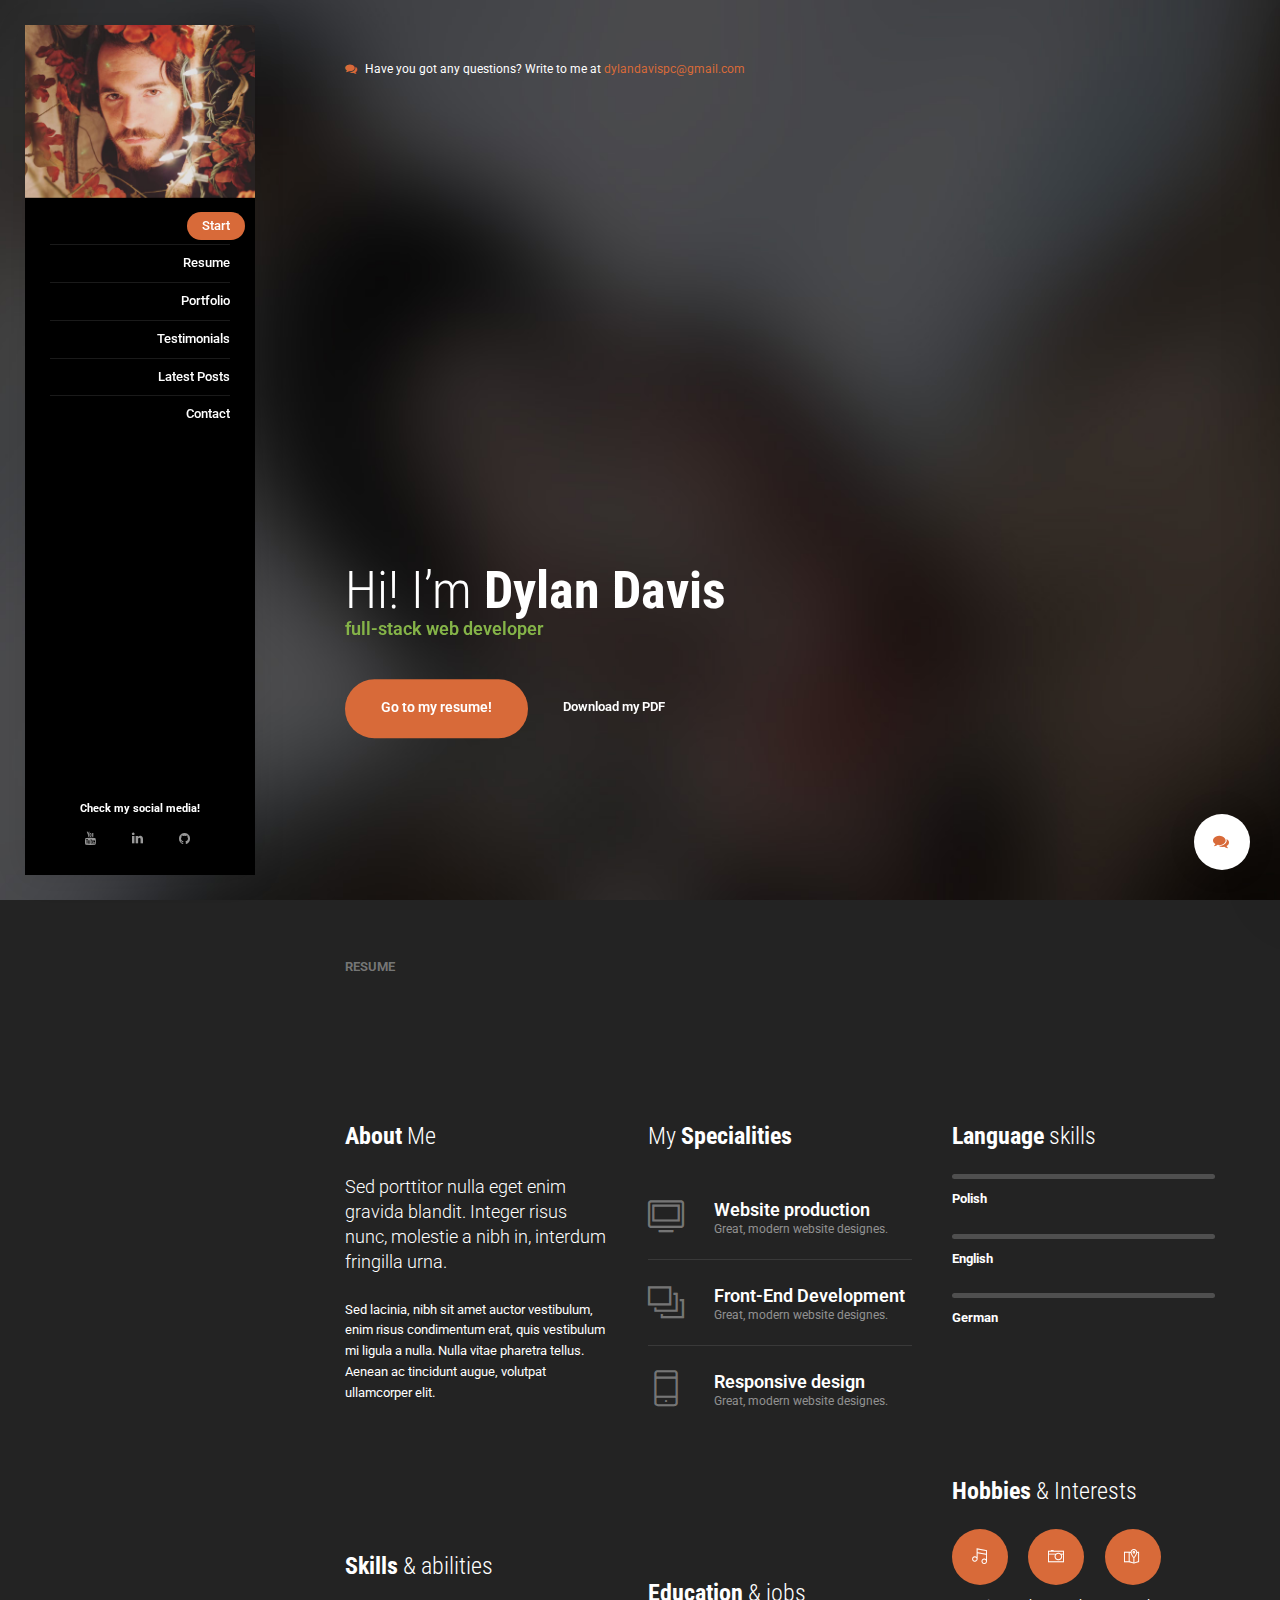
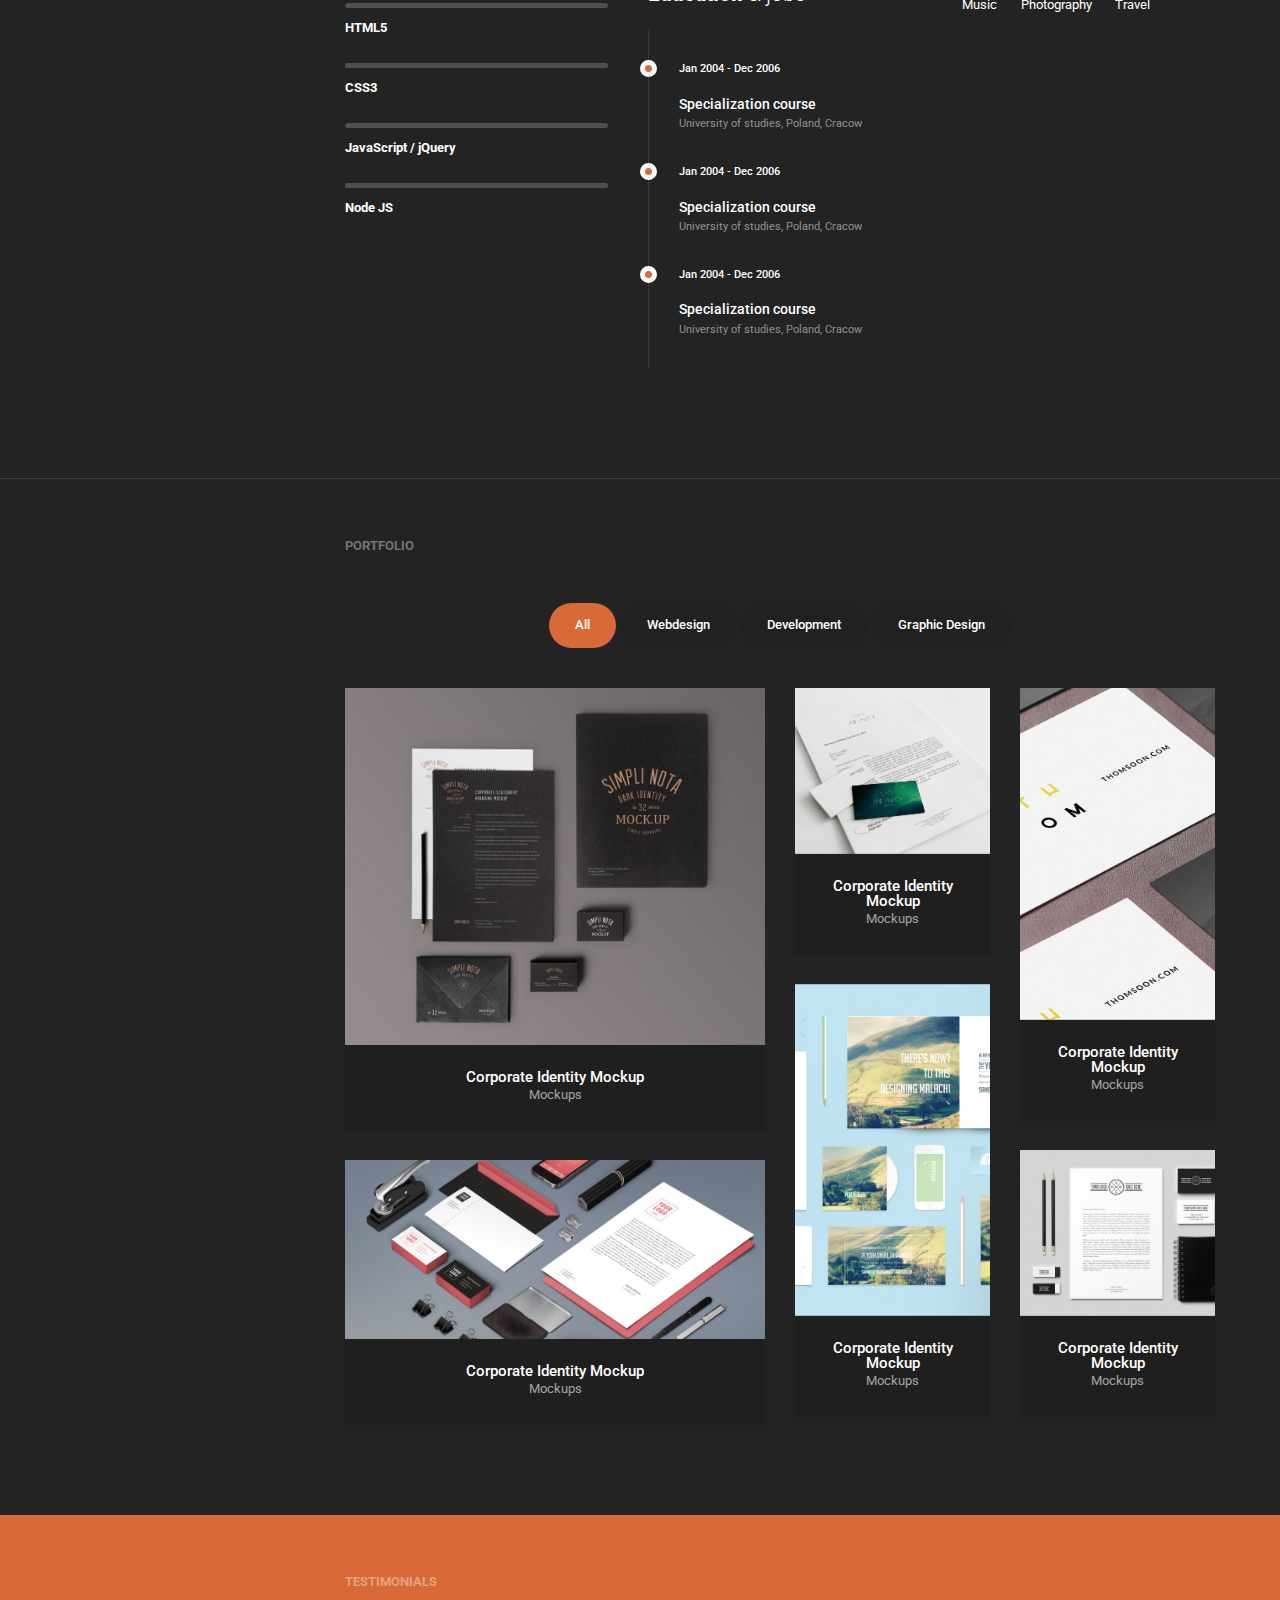
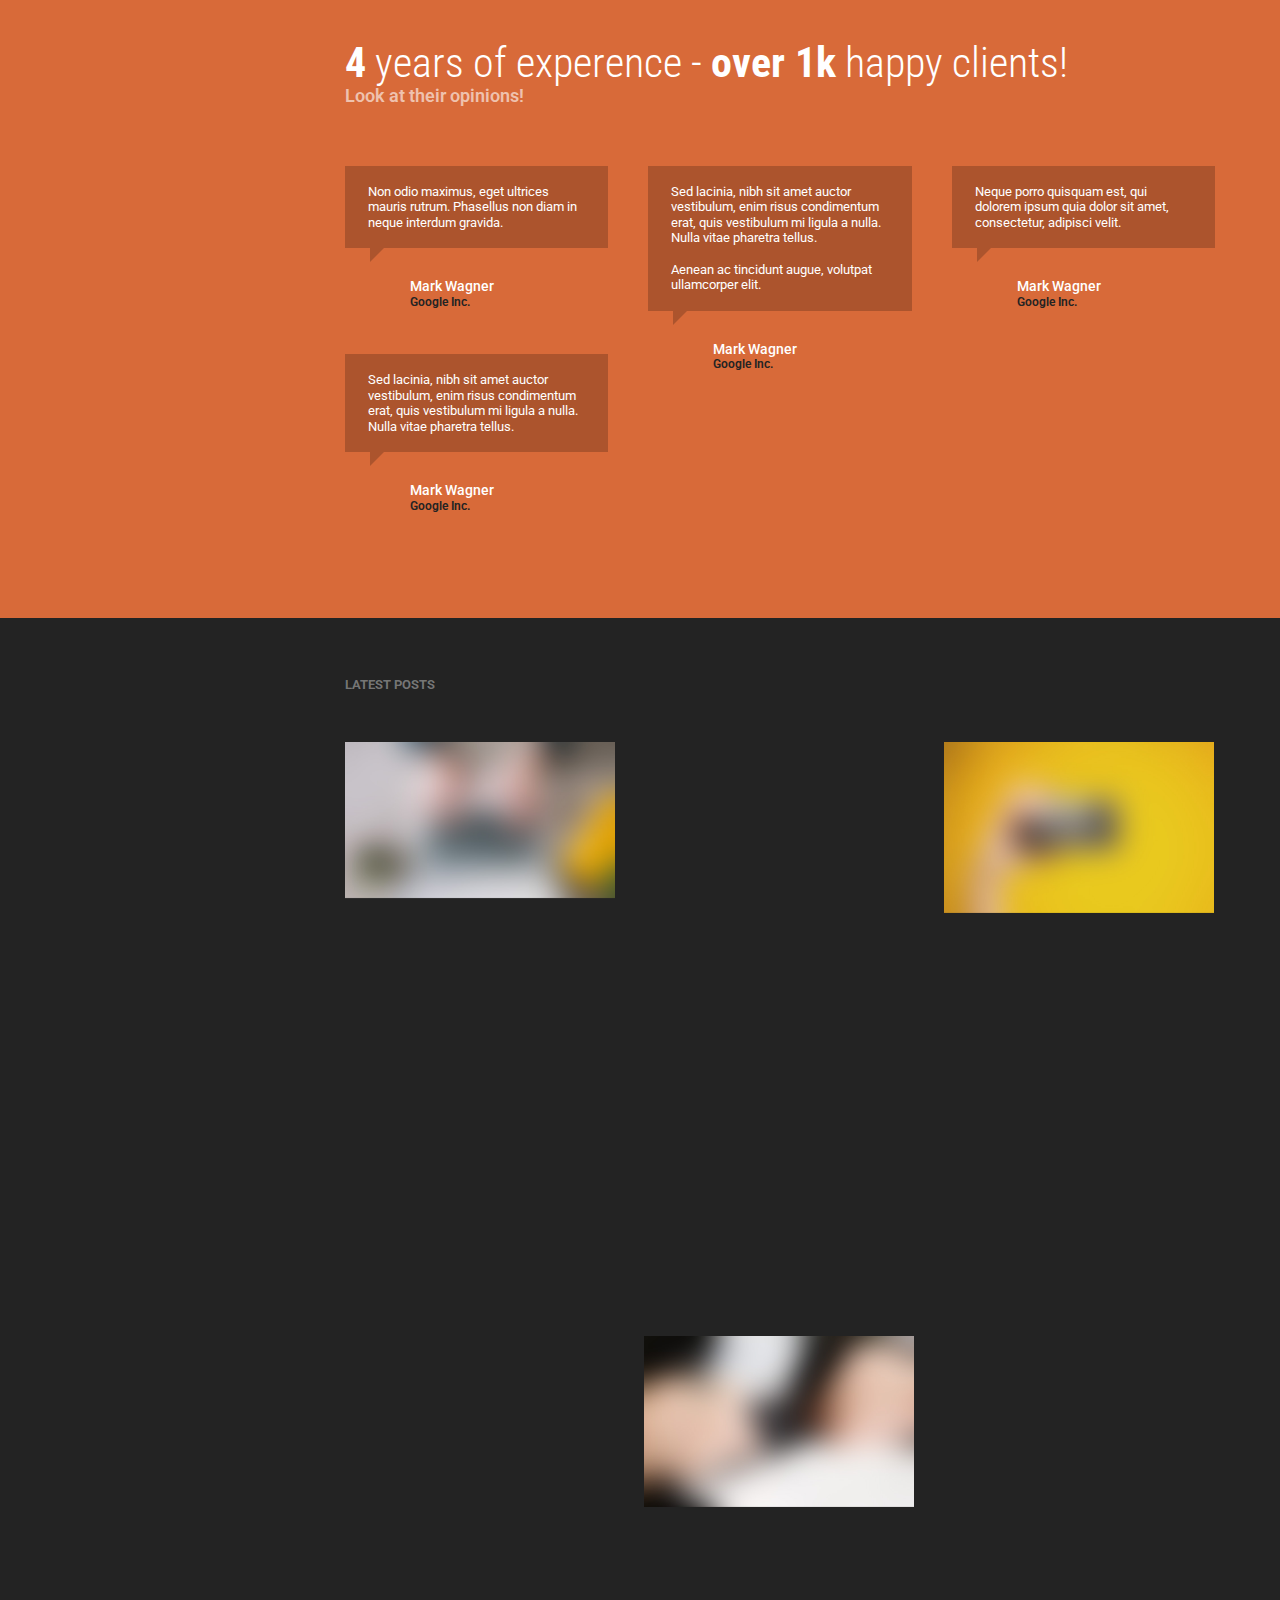
==== index-trainer-vertical.html @ d05d8bd8 "Added Start of content with template." ====
<!DOCTYPE html>
<html lang="en">
<head>

<!-- Meta -->
<meta http-equiv="Content-Type" content="text/html; charset=UTF-8" />
<meta name="viewport" content="width=device-width, initial-scale=1.0, maximum-scale=1.0, user-scalable=0" />

<!-- Title -->
<title>Dylan Davis</title>

<!-- Favicons -->
<link rel="shortcut icon" href="assets/img/favicon.png">
<link rel="apple-touch-icon" href="assets/img/favicon_60x60.png">
<link rel="apple-touch-icon" sizes="76x76" href="assets/img/favicon_76x76.png">
<link rel="apple-touch-icon" sizes="120x120" href="assets/img/favicon_120x120.png">
<link rel="apple-touch-icon" sizes="152x152" href="assets/img/favicon_152x152.png">

<!-- Google Web Fonts -->
<link href='https://fonts.googleapis.com/css?family=Roboto+Condensed:400,700,300' rel='stylesheet' type='text/css'>
<link href='https://fonts.googleapis.com/css?family=Roboto:400,700,500,300,100' rel='stylesheet' type='text/css'>

<!-- CSS Styles -->
<link rel="stylesheet" href="assets/css/styles.css" />

<!-- CSS Template -->
<link rel="stylesheet" href="assets/css/theme.min.css" />
<link rel="stylesheet" href="assets/css/color/orange-green.css" id="color" />

</head>

<body class="header-vertical">

<!-- Loader -->
<div id="page-loader" class="bg-grey-dark"></div>
<!-- Loader / End -->

<!-- Header -->
<header id="header" class="bg-black dark hidden-sm hidden-xs">

    <!-- Photo -->
    <div class="photo">
        <img src="assets/img/photos/imgProfile.jpg" alt="...me...">
    </div>

    <!-- Navigation -->
    <nav id="main-menu">
        <ul class="nav nav-vertical">
            <li><a href="#start"><span>Start</span></a></li>
            <li><a href="#resume"><span>Resume</span></a></li>
            <li><a href="#portfolio"><span>Portfolio</span></a></li>
            <li><a href="#testimonials"><span>Testimonials</span></a></li>
            <li><a href="#posts"><span>Latest Posts</span></a></li>
            <li><a href="#contact"><span>Contact</span></a></li>
        </ul>
    </nav>

    <!-- Social Media -->
    <div class="social-media">
        <strong class="text-sm">Check my social media!</strong>
        <ul class="list-inline margin-t-10">
            <li><a href="#" class="icon icon-xs"><i class="fa fa-youtube text-muted"></i></a></li>
            <li><a href="#" class="icon icon-xs"><i class="fa fa-linkedin text-muted"></i></a></li>
            <li><a href="#" class="icon icon-xs"><i class="fa fa-github text-muted"></i></a></li>
        </ul>
    </div>

</header>
<!-- Header / End -->

<!-- Content -->
<div id="content" class="bg-white">

    <!-- Section - Home -->
    <section id="start" class="section fullheight bg-secondary dark padding-v-60">

        <!-- BG Image -->
        <div class="bg-image animated infinite zooming"><img src="assets/img/photos/trainer-bg01.jpg" alt="..."></div>

        <!-- Top -->
        <div class="container container-wide text-md">
            <i class="icon-before fa fa-comments text-primary"></i>Have you got any questions? Write to me at <a href="#" class="text-primary">dylandavispc@gmail.com</a>
        </div>

        <!-- Middle -->
        <div class="container container-wide v-bottom padding-v-80">
            <h1 class="text-lg margin-b-0">Hi! I’m <strong>Dylan Davis</strong></h1>
            <h5 class="text-tertiary margin-b-40">full-stack web developer</h5>
            <span data-target="local-scroll"><a href="#resume" class="btn btn-lg btn-primary"><span>Go to my resume!</span><i class="ti-arrow-down"></i></a></span>
            <a href="#" class="btn btn-link"><span>Download my PDF</span><i class="ti-file"></i></a>
        </div>
        
    </section>
    <!-- Section - Home / End -->

    <!-- Section - Resume -->
    <section id="resume" class="section bg-secondary dark padding-v-60 border-bottom">

        <!-- Content -->
        <div class="container container-wide">

            <h6 class="margin-b-50">Resume</h6>
            
            <div class="row padding-lg">
                <div class="col-md-4 col-sm-6 col-xs-12">

                    <!-- Resume Box / About -->
                    <div class="resume-box">
                        <span class="icon animated" data-animation="fadeInDown"><i class="ti-comment-alt text-tertiary"></i></span>
                        <h4><strong>About</strong> Me</h4>
                        <p class="lead">Sed porttitor nulla eget enim gravida blandit. Integer risus nunc, molestie a nibh in, interdum fringilla urna.</p>
                        <p>Sed lacinia, nibh sit amet auctor vestibulum, enim risus condimentum erat, quis vestibulum mi ligula a nulla. Nulla vitae pharetra tellus. 
                        Aenean ac tincidunt augue, volutpat ullamcorper elit.</p>   
                    </div>

                    <!-- Resume Box / Skills -->
                    <div class="resume-box">
                        <span class="icon animated" data-animation="fadeInDown"><i class="ti-cup text-tertiary"></i></span>
                        <h4><strong>Skills</strong> &amp; abilities</h4>
                        <!-- Skill -->
                        <div class="skill">
                            <div class="progress progress-animated">
                                <div class="progress-bar progress-bar-primary" role="progressbar" aria-valuenow="90" aria-valuemin="0" aria-valuemax="100">
                                    <span></span>
                                </div>
                            </div>
                            <strong>HTML5</strong>
                        </div>
                        <!-- Skill -->
                        <div class="skill">
                            <div class="progress progress-animated">
                                <div class="progress-bar progress-bar-primary" role="progressbar" aria-valuenow="90" aria-valuemin="0" aria-valuemax="100">
                                    <span></span>
                                </div>
                            </div>
                            <strong>CSS3</strong>
                        </div>
                        <!-- Skill -->
                        <div class="skill">
                            <div class="progress progress-animated">
                                <div class="progress-bar progress-bar-primary" role="progressbar" aria-valuenow="80" aria-valuemin="0" aria-valuemax="100">
                                    <span></span>
                                </div>
                            </div>
                            <strong>JavaScript / jQuery</strong>
                        </div>
                        <!-- Skill -->
                        <div class="skill">
                            <div class="progress progress-animated">
                                <div class="progress-bar progress-bar-primary" role="progressbar" aria-valuenow="10" aria-valuemin="0" aria-valuemax="100">
                                    <span></span>
                                </div>
                            </div>
                            <strong>Node JS</strong>
                        </div>
                    </div>

                </div>
                <div class="col-md-4 col-sm-6 col-xs-12">

                    <!-- Resume Box / Specilities -->
                    <div class="resume-box">
                        <span class="icon animated" data-animation="fadeInDown"><i class="ti-mouse-alt text-tertiary"></i></span>
                        <h4>My <strong>Specialities</strong></h4>
                        <!-- Speciality -->
                        <div class="speciality">
                            <span class="speciality-icon"><i class="text-muted-2x ti-desktop"></i></span>
                            <div class="speciality-content">
                                <h5 class="margin-b-0">Website production</h5>
                                <p class="speciaity-description">Great, modern website designes.</p>
                            </div>
                        </div>
                        <!-- Speciality -->
                        <div class="speciality">
                            <span class="speciality-icon"><i class="text-muted-2x ti-layers-alt"></i></span>
                            <div class="speciality-content">
                                <h5 class="margin-b-0">Front-End Development</h5>
                                <p class="speciaity-description">Great, modern website designes.</p>
                            </div>
                        </div>
                        <!-- Speciality -->
                        <div class="speciality">
                            <span class="speciality-icon"><i class="text-muted-2x ti-mobile"></i></span>
                            <div class="speciality-content">
                                <h5 class="margin-b-0">Responsive design</h5>
                                <p class="speciaity-description">Great, modern website designes.</p>
                            </div>
                        </div>
                    </div>

                    <!-- Resume Box / Education and Jobs -->
                    <div class="resume-box">
                        <span class="icon animated" data-animation="fadeInDown"><i class="ti-calendar text-tertiary"></i></span>
                        <h4><strong>Education</strong> &amp; jobs</h4>
                        <div class="timeline">
                            <!-- Single event -->
                            <div class="timeline-event te-primary">
                                <span class="event-date">Jan 2004 - Dec 2006</span>
                                <span class="event-name">Specialization course</span>
                                <span class="event-description">University of studies, Poland, Cracow</span>
                            </div>
                            <!-- Single event -->
                            <div class="timeline-event te-primary">
                                <span class="event-date">Jan 2004 - Dec 2006</span>
                                <span class="event-name">Specialization course</span>
                                <span class="event-description">University of studies, Poland, Cracow</span>
                            </div>
                            <!-- Single event -->
                            <div class="timeline-event te-primary">
                                <span class="event-date">Jan 2004 - Dec 2006</span>
                                <span class="event-name">Specialization course</span>
                                <span class="event-description">University of studies, Poland, Cracow</span>
                            </div>
                        </div>
                    </div>

                </div>
                <div class="col-md-4 col-sm-6 col-xs-12">

                    <!-- Resume Box / Languages -->
                    <div class="resume-box">
                        <span class="icon animated" data-animation="fadeInDown"><i class="ti-cup text-tertiary"></i></span>
                        <h4><strong>Language</strong> skills</h4>
                        <!-- Skill -->
                        <div class="skill">
                            <div class="progress progress-animated">
                                <div class="progress-bar progress-bar-primary" role="progressbar" aria-valuenow="100" aria-valuemin="0" aria-valuemax="100">
                                    <span></span>
                                </div>
                            </div>
                            <strong>Polish</strong>
                        </div>
                        <!-- Skill -->
                        <div class="skill">
                            <div class="progress progress-animated">
                                <div class="progress-bar progress-bar-primary" role="progressbar" aria-valuenow="85" aria-valuemin="0" aria-valuemax="100">
                                    <span></span>
                                </div>
                            </div>
                            <strong>English</strong>
                        </div>
                        <!-- Skill -->
                        <div class="skill">
                            <div class="progress progress-animated">
                                <div class="progress-bar progress-bar-primary" role="progressbar" aria-valuenow="40" aria-valuemin="0" aria-valuemax="100">
                                    <span></span>
                                </div>
                            </div>
                            <strong>German</strong>
                        </div>
                    </div>

                    <!-- Resume Box / Hobbies -->
                    <div class="resume-box">
                        <span class="icon animated" data-animation="fadeInDown"><i class="ti-music-alt text-tertiary"></i></span>
                        <h4><strong>Hobbies</strong> &amp; Interests</h4>
                            <ul class="list-inline">
                            <li>
                                <div class="icon-box text-center">
                                    <span class="icon icon-sm icon-circle icon-primary icon-filled"><i class="ti-music-alt"></i></span>
                                    <span class="title">Music</span>
                                </div> 
                            </li> 
                            <li>
                                <div class="icon-box text-center">
                                    <span class="icon icon-sm icon-circle icon-primary icon-filled"><i class="ti-camera"></i></span>
                                    <span class="title">Photography</span>
                                </div> 
                            </li> 
                            <li>
                                <div class="icon-box text-center">
                                    <span class="icon icon-sm icon-circle icon-primary icon-filled"><i class="ti-map-alt"></i></span>
                                    <span class="title">Travel</span>
                                </div> 
                            </li> 
                        </ul>
                    </div>

                </div>
            </div>     

        </div>
        
    </section>
    <!-- Section - Resume / End -->
    
    <!-- Section - Portfolio -->
    <section id="portfolio" class="section bg-secondary dark padding-v-60">

        <!-- Content -->
        <div class="container container-wide">

            <h6 class="margin-b-50">Portfolio</h6>

            <!-- Filters -->
            <nav class="text-center">
                <ul class="nav nav-filter nav-pills margin-b-40" data-filter-grid="#portfolio-list">
                    <li class="active"><a href="#" data-filter="*">All</a></li>
                    <li><a href="#" data-filter=".webdesign">Webdesign</a></li>
                    <li><a href="#" data-filter=".development">Development</a></li>
                    <li><a href="#" data-filter=".graphic">Graphic Design</a></li>
                </ul>
            </nav>
            
            <div id="portfolio-list" class="row masonry">
                <!-- Masonry Sizer -->
                <div class="masonry-sizer col-lg-3 col-sm-6 col-xs-12"></div>    

                <!-- Masonry Element -->
                <div class="webdesign masonry-item margin-b-30 col-lg-6 col-sm-12 col-xs-12">
                    <div class="gallery-item">
                        <div class="item-photo">
                            <a href="projects/project-example-trainer.html" data-target="ajax-modal"><img src="assets/img/projects/project-square01.jpg" alt="" /></a>
                            <div class="item-hover bg-dark dark">
                                <div class="item-hover-content">
                                    <a href="projects/project-example-trainer.html" data-target="ajax-modal" class="icon icon-sm icon-hover icon-circle icon-primary"><i class="fa fa-link"></i></a>
                                    <a href="#" class="icon icon-sm icon-circle icon-tertiary icon-hover"><i class="fa fa-play"></i></a>
                                </div>
                            </div>
                        </div>
                        <div class="item-title">
                            <a href="projects/project-example-trainer.html" class="title">Corporate Identity Mockup</a>
                            <span class="caption text-muted">Mockups</span>
                        </div>
                    </div>
                </div>
                <!-- Masonry Element -->
                <div class="development masonry-item margin-b-30 col-lg-3 col-sm-6 col-xs-12">
                    <div class="gallery-item">
                        <div class="item-photo">
                            <a href="projects/project-example-trainer.html" data-target="ajax-modal"><img src="assets/img/projects/project-square02.jpg" alt="" /></a>
                            <div class="item-hover bg-dark dark">
                                <div class="item-hover-content">
                                    <a href="projects/project-example-trainer.html" data-target="ajax-modal" class="icon icon-sm icon-hover icon-circle icon-primary"><i class="fa fa-link"></i></a>
                                    <a href="#" class="icon icon-sm icon-circle icon-tertiary icon-hover"><i class="fa fa-play"></i></a>
                                </div>
                            </div>
                        </div>
                        <div class="item-title">
                            <a href="projects/project-example-trainer.html" class="title">Corporate Identity Mockup</a>
                            <span class="caption text-muted">Mockups</span>
                        </div>
                    </div>
                </div>
                <!-- Masonry Element -->
                <div class="graphic masonry-item margin-b-30 col-lg-3 col-sm-6 col-xs-12">
                    <div class="gallery-item">
                        <div class="item-photo">
                            <a href="projects/project-example-trainer.html" data-target="ajax-modal"><img src="assets/img/projects/project-vertical01.jpg" alt="" /></a>
                            <div class="item-hover bg-dark dark">
                                <div class="item-hover-content">
                                    <a href="projects/project-example-trainer.html" data-target="ajax-modal" class="icon icon-sm icon-hover icon-circle icon-primary"><i class="fa fa-link"></i></a>
                                    <a href="#" class="icon icon-sm icon-circle icon-tertiary icon-hover"><i class="fa fa-play"></i></a>
                                </div>
                            </div>
                        </div>
                        <div class="item-title">
                            <a href="projects/project-example-trainer.html" class="title">Corporate Identity Mockup</a>
                            <span class="caption text-muted">Mockups</span>
                        </div>
                    </div>
                </div>
                <!-- Masonry Element -->
                <div class="webdesign masonry-item margin-b-30 col-lg-3 col-sm-6 col-xs-12">
                    <div class="gallery-item">
                        <div class="item-photo">
                            <a href="projects/project-example-trainer.html" data-target="ajax-modal"><img src="assets/img/projects/project-vertical02.jpg" alt="" /></a>
                            <div class="item-hover bg-dark dark">
                                <div class="item-hover-content">
                                    <a href="projects/project-example-trainer.html" data-target="ajax-modal" class="icon icon-sm icon-hover icon-circle icon-primary"><i class="fa fa-link"></i></a>
                                    <a href="#" class="icon icon-sm icon-circle icon-tertiary icon-hover"><i class="fa fa-play"></i></a>
                                </div>
                            </div>
                        </div>
                        <div class="item-title">
                            <a href="projects/project-example-trainer.html" class="title">Corporate Identity Mockup</a>
                            <span class="caption text-muted">Mockups</span>
                        </div>
                    </div>
                </div>
                <!-- Masonry Element -->
                <div class="development masonry-item margin-b-30 col-lg-6 col-sm-12 col-xs-12">
                    <div class="gallery-item">
                        <div class="item-photo">
                            <a href="projects/project-example-trainer.html" data-target="ajax-modal"><img src="assets/img/projects/project-horizontal01.jpg" alt="" /></a>
                            <div class="item-hover bg-dark dark">
                                <div class="item-hover-content">
                                    <a href="projects/project-example-trainer.html" data-target="ajax-modal" class="icon icon-sm icon-hover icon-circle icon-primary"><i class="fa fa-link"></i></a>
                                    <a href="#" class="icon icon-sm icon-circle icon-tertiary icon-hover"><i class="fa fa-play"></i></a>
                                </div>
                            </div>
                        </div>
                        <div class="item-title">
                            <a href="projects/project-example-trainer.html" class="title">Corporate Identity Mockup</a>
                            <span class="caption text-muted">Mockups</span>
                        </div>
                    </div>
                </div>
                <!-- Masonry Element -->
                <div class="graphic masonry-item margin-b-30 col-lg-3 col-sm-6 col-xs-12">
                    <div class="gallery-item">
                        <div class="item-photo">
                            <a href="projects/project-example-trainer.html" data-target="ajax-modal"><img src="assets/img/projects/project-square03.jpg" alt="" /></a>
                            <div class="item-hover bg-dark dark">
                                <div class="item-hover-content">
                                    <a href="projects/project-example-trainer.html" data-target="ajax-modal" class="icon icon-sm icon-hover icon-circle icon-primary"><i class="fa fa-link"></i></a>
                                    <a href="#" class="icon icon-sm icon-circle icon-tertiary icon-hover"><i class="fa fa-play"></i></a>
                                </div>
                            </div>
                        </div>
                        <div class="item-title">
                            <a href="projects/project-example-trainer.html" class="title">Corporate Identity Mockup</a>
                            <span class="caption text-muted">Mockups</span>
                        </div>
                    </div>
                </div>
            </div>    

        </div>
        
    </section>
    <!-- Section - Portfolio / End -->

    <!-- Section - Testimonials -->
    <section id="testimonials" class="section bg-primary dark padding-v-60">

        <!-- BG Image -->
        <div class="bg-image animated infinite zooming"><img src="assets/img/photos/trainer-bg02.jpg" alt="..."></div>

        <!-- Content -->
        <div class="container container-wide">

            <h6 class="margin-b-50">Testimonials</h6>

            <h1 class="margin-b-0"><strong>4</strong> years of experence - <strong>over 1k</strong> happy clients!</h1>
            <h5 class="text-muted margin-b-60">Look at their opinions!</h5>
            
            <div class="row padding-lg">
                
                <div class="col-lg-4 col-sm-6">
                    <!-- Testimonial -->
                    <div class="testimonial testimonial-dark">
                      <div class="testimonial-content font-alt">
                          Non odio maximus, eget ultrices mauris rutrum. Phasellus non diam in neque interdum gravida. 
                      </div>
                      <div class="testimonial-author testimonial-with-photo">
                          <div class="testimonial-photo animated" data-animation="zoomIn"><img class="img-circle" src="assets/img/photos/testimonial-avatar01.jpg" alt="" /></div>
                          <div class="testimonial-author-txt">
                              <span class="name">Mark Wagner</span>
                              <span class="caption text-secondary">Google Inc.</span>
                          </div>
                      </div>
                    </div>
                    <!-- Testimonial -->
                    <div class="testimonial testimonial-dark">
                      <div class="testimonial-content font-alt">
                          Sed lacinia, nibh sit amet auctor vestibulum, enim risus condimentum erat, quis vestibulum mi ligula a nulla. Nulla vitae pharetra tellus. 
                      </div>
                      <div class="testimonial-author testimonial-with-photo">
                          <div class="testimonial-photo animated" data-animation="zoomIn"><img class="img-circle" src="assets/img/photos/testimonial-avatar02.jpg" alt="" /></div>
                          <div class="testimonial-author-txt">
                              <span class="name">Mark Wagner</span>
                              <span class="caption text-secondary">Google Inc.</span>
                          </div>
                      </div>
                    </div>
                </div>
                <div class="col-lg-4 col-sm-6">
                    <!-- Testimonial -->
                    <div class="testimonial testimonial-dark">
                      <div class="testimonial-content font-alt">
                          Sed lacinia, nibh sit amet auctor vestibulum, enim risus condimentum erat, quis vestibulum mi ligula a nulla. Nulla vitae pharetra tellus.<br><br>
                          Aenean ac tincidunt augue, volutpat ullamcorper elit.
                      </div>
                      <div class="testimonial-author testimonial-with-photo">
                          <div class="testimonial-photo animated" data-animation="zoomIn"><img class="img-circle" src="assets/img/photos/testimonial-avatar03.jpg" alt="" /></div>
                          <div class="testimonial-author-txt">
                              <span class="name">Mark Wagner</span>
                              <span class="caption text-secondary">Google Inc.</span>
                          </div>
                      </div>
                    </div>
                </div>
                <div class="col-lg-4 col-sm-6">
                    <!-- Testimonial -->
                    <div class="testimonial testimonial-dark">
                      <div class="testimonial-content font-alt">
                          Neque porro quisquam est, qui dolorem ipsum quia dolor sit amet, consectetur, adipisci velit.
                      </div>
                      <div class="testimonial-author testimonial-with-photo">
                          <div class="testimonial-photo animated" data-animation="zoomIn"><img class="img-circle" src="assets/img/photos/testimonial-avatar04.jpg" alt="" /></div>
                          <div class="testimonial-author-txt">
                              <span class="name">Mark Wagner</span>
                              <span class="caption text-secondary">Google Inc.</span>
                          </div>
                      </div>
                    </div>
                </div>

            </div>  

        </div>
        
    </section>
    <!-- Section - Testimonials / End -->

    <!-- Section - Latest Posts -->
    <section id="posts" class="section bg-secondary dark padding-v-60">

        <!-- Content -->
        <div class="container container-wide">

            <h6 class="margin-b-50">Latest Posts</h6>
            
            <div class="row masonry">
                <!-- Masonry Sizer -->
                <div class="masonry-sizer col-lg-4 col-sm-6 col-xs-12"></div>    
                <!-- Masonry Element / Post -->
                <article class="post post-item masonry-item col-lg-4 col-sm-6 col-xs-12">
                    <div class="post-photo">
                        <img src="assets/img/photos/post01.jpg" alt="...">
                    </div>
                    <div class="post-content animated" data-animation="fadeInUp">
                        <div class="meta">
                            <span><i class="fa fa-comment"></i><a href="#">4</a></span>
                            <span><i class="fa fa-user"></i><a href="#">John Doe</a></span>
                            <span><i class="fa fa-tag"></i><a href="#">Webdevelopment</a></span>
                        </div>
                        <div class="date">22 May, 2014</div>
                        <h1><a href="#">Awesome Seattle Cycle Trip</a></h1>
                        <p class="lead">Per sint eirmod expetenda te. Pro ne essent.</p>
                        <p>Per ea tibique fabellas electram. Ea aliquam corpora vis. Ne quot civibus atomorum quo. </p>
                        <a href="blog-post-vertical.html" class="btn btn-primary btn-xs"><span>Read more</span><i class="ti-arrow-right"></i></a>
                    </div>
                </article>
                <!-- Masonry Element / Post -->
                <article class="post post-item masonry-item col-lg-4 col-sm-6 col-xs-12">
                    <div class="post-content animated" data-animation="fadeInUp">
                        <div class="meta">
                            <span><i class="fa fa-comment"></i><a href="#">4</a></span>
                            <span><i class="fa fa-user"></i><a href="#">John Doe</a></span>
                            <span><i class="fa fa-tag"></i><a href="#">Webdesign</a></span>
                        </div>
                        <div class="date">22 May, 2014</div>
                        <h1><a href="#">Awesome Seattle Cycle Trip</a></h1>
                        <p class="lead">Per sint eirmod expetenda te. Pro ne essent.</p>
                        <p>Per ea tibique fabellas electram. Ea aliquam corpora vis. Ne quot civibus atomorum quo. </p>
                        <a href="blog-post-vertical.html" class="btn btn-primary btn-xs"><span>Read more</span><i class="ti-arrow-right"></i></a>
                    </div>
                </article>
                <!-- Masonry Element / Post -->
                <article class="post post-item masonry-item col-lg-4 col-sm-6 col-xs-12">
                    <div class="post-photo">
                        <img src="assets/img/photos/post02.jpg" alt="...">
                    </div>
                    <div class="post-content animated" data-animation="fadeInUp">
                        <div class="meta">
                            <span><i class="fa fa-comment"></i><a href="#">4</a></span>
                            <span><i class="fa fa-user"></i><a href="#">John Doe</a></span>
                            <span><i class="fa fa-tag"></i><a href="#">Front-End Development</a></span>
                        </div>
                        <div class="date">22 May, 2014</div>
                        <h1><a href="#">Awesome Seattle Cycle Trip</a></h1>
                        <p class="lead">Per sint eirmod expetenda te. Pro ne essent.</p>
                        <p>Per ea tibique fabellas electram. Ea aliquam corpora vis. Ne quot civibus atomorum quo. </p>
                        <a href="blog-post-vertical.html" class="btn btn-primary btn-xs"><span>Read more</span><i class="ti-arrow-right"></i></a>
                    </div>
                </article>
                <!-- Masonry Element / Post -->
                <article class="post post-item masonry-item col-lg-4 col-sm-6 col-xs-12">
                    <div class="post-photo">
                        <img src="assets/img/photos/post03.jpg" alt="...">
                    </div>
                    <div class="post-content animated" data-animation="fadeInUp">
                        <div class="meta">
                            <span><i class="fa fa-comment"></i><a href="#">4</a></span>
                            <span><i class="fa fa-user"></i><a href="#">John Doe</a></span>
                            <span><i class="fa fa-tag"></i><a href="#">Webdevelopment</a></span>
                        </div>
                        <div class="date">22 May, 2014</div>
                        <h1><a href="#">Awesome Seattle Cycle Trip</a></h1>
                        <p class="lead">Per sint eirmod expetenda te. Pro ne essent.</p>
                        <p>Per ea tibique fabellas electram. Ea aliquam corpora vis. Ne quot civibus atomorum quo. </p>
                        <a href="blog-post-vertical.html" class="btn btn-primary btn-xs"><span>Read more</span><i class="ti-arrow-right"></i></a>
                    </div>
                </article>
            </div>  

        </div>
        
    </section>
    <!-- Section - Latest Posts / End -->

    <!-- Section - Contact -->
    <section id="contact" class="section bg-secondary dark fullheight padding-v-60">

        <!-- BG Map -->
        <div id="google-map" class="bg-image" data-latitude="40.758895" data-longitude="-73.985131" data-style="dark"></div>

        <!-- Contact Box -->
        <div class="contact-box bg-secondary dark animated" data-animation="flipInY">
            <h1>Don’t hesitate to <strong>contact me</strong>!</h1>
            <!-- Contact List -->
            <ul class="list-unstyled list-unstyled-icons">
                <li><i class="inline-icon icon-before-and-after text-primary fa fa-map-marker"></i>1111-A Nowhere Lane,<br />Outta Sight,<br />State 90378, USA</li>
                <li><i class="inline-icon icon-before-and-after text-primary fa fa-comment"></i><a href="#">johnathandoe@suelo.pl</a></li>
                <li><i class="inline-icon icon-before-and-after text-primary fa fa-phone"></i>+0(31)6 89764536</li>
            </ul>
            <a href="#" class="btn btn-primary" data-target="messenger"><span>Use Contact Form</span><i class="ti-email"></i></a>
            <h5 class="margin-t-60">Check my social media!</h5>
            <ul class="list-inline">
                <li><a href="#" class="icon icon-circle icon-xs icon-facebook"><i class="fa fa-facebook"></i></a></li>
                <li><a href="#" class="icon icon-circle icon-xs icon-twitter"><i class="fa fa-twitter"></i></a></li>
                <li><a href="#" class="icon icon-circle icon-xs icon-google-plus"><i class="fa fa-twitter"></i></a></li>
            </ul>
            <h5>Like me on Facebook</h5>
            <!-- FB Like -->
            <div class="fb-like" data-href="http://www.facebook.com/suelopl" data-layout="button_count" data-action="like" data-show-faces="false" data-share="false"></div>
        </div>

    </section>
    <!-- Section - Contact / End -->

</div>
<!-- Content / End -->

<!-- Messanger -->
<a href="#" id="messenger-toggle" data-target="messenger" class="icon icon-sm icon-circle animated" data-animation="bounceIn" data-animation-delay="300"><i class="fa fa-comments"></i></a>
<div id="messenger" class="dark">
    <div id="messenger-box">
        <div class="messenger-box-content">
            <!-- Close -->
            <a href="#" class="messenger-close icon icon-hover icon-xs icon-circle icon-white" data-target="messenger"><i class="fa fa-times"></i></a>
            <!-- Avatar -->
            <img src="assets/img/photos/trainer-avatar-96x96.jpg" alt="..." class="img-circle margin-b-30">
            <h3>Please fill the <strong>form</strong> - I will response as fast as I can!</h3>
            <!-- Contact Form -->
            <form id="contact-form">
                <div class="form-alert"></div>
                <div class="form-error alert alert-default"><ul></ul></div>
                <div class="form-group">
                    <label>Name:</label>
                    <input id="name" class="form-control" type="text" name="name">
                </div>
                <div class="form-group">
                    <label>Addres e-mail:</label>
                    <input id="email" class="form-control" type="text" name="email">
                </div>
                <div class="form-group">
                    <label>Message:</label>
                    <textarea id="message" class="form-control" name="message" rows="4"></textarea>
                </div>
                <button type="submit" class="btn btn-secondary"><span>Send a message!</span><i class="ti-email"></i></button>
            </form>
        </div>
    </div>
</div>

<!-- Mobile Navigation -->
<a href="#" id="mobile-nav-toggle" class="icon icon-circle icon-sm icon-primary icon-hover visible-xs visible-sm" data-target="mobile-nav">
    <i class="ti-menu"></i>
</a>
<nav id="mobile-nav" class="bg-black dark">
    <div class="mobile-nav-wrapper">
        <!-- Avatar -->
        <img src="assets/img/photos/trainer-avatar-96x96.jpg" alt="..." class="img-circle margin-b-30">
        <!-- Nav -->
        <ul class="nav nav-vertical">
            <li><a href="#start"><span>Start</span></a></li>
            <li><a href="#resume"><span>Resume</span></a></li>
            <li><a href="#portfolio"><span>Portfolio</span></a></li>
            <li><a href="#testimonials"><span>Testimonials</span></a></li>
            <li><a href="#posts"><span>Latest Posts</span></a></li>
            <li><a href="#contact"><span>Contact</span></a></li>
        </ul>
        <!-- Social Media -->
        <div class="margin-t-20">
            <strong class="text-sm">Check my social media!</strong>
            <ul class="list-inline margin-t-10">
                <li><a href="#" class="icon icon-xs"><i class="fa fa-youtube text-muted"></i></a></li>
                <li><a href="#" class="icon icon-xs"><i class="fa fa-linkedin text-muted"></i></a></li>
                <li><a href="#" class="icon icon-xs"><i class="fa fa-github text-muted"></i></a></li>
            </ul>
        </div>
    </div>
    <a href="#" class="mobile-nav-close icon icon-hover icon-xs icon-circle icon-primary" data-target="mobile-nav"><i class="fa fa-times"></i></a>
</nav>

<!-- Ajax Wrapper & Loader -->
<div id="ajax-modal"></div>
<div id="ajax-loader"><i class="fa fa-spinner fa-spin"></i></div>

<!-- FB Like -->
<div id="fb-root"></div>
<script>(function(d, s, id) {
  var js, fjs = d.getElementsByTagName(s)[0];
  if (d.getElementById(id)) return;
  js = d.createElement(s); js.id = id;
  js.src = "//connect.facebook.net/en_US/sdk.js#xfbml=1&version=v2.5";
  fjs.parentNode.insertBefore(js, fjs);
}(document, 'script', 'facebook-jssdk'));</script>

<!-- JS Libraries -->
<script src="assets/js/jquery-1.11.3.min.js"></script>

<!-- JS Plugins -->
<script>
window.paceOptions = {
    target: '#page-loader',
    ajax: false
};
</script>
<script src="assets/js/plugins.js"></script>

<!-- JS Core -->
<script src="assets/js/core.min.js"></script>

<!-- Google Map API -->
<script src="https://maps.googleapis.com/maps/api/js?v=3.exp&sensor=false"></script>

<!-- Google Analytics: Change UA-XXXXX-X to be your site's ID. Go to http://www.google.com/analytics/ for more information. -->
<!--
<script>
    var _gaq = _gaq || [];
    _gaq.push(['_setAccount', 'UA-XXXXX-X']);
    _gaq.push(['_trackPageview']);

    (function() {
        var ga = document.createElement('script'); ga.type = 'text/javascript'; ga.async = true;
        ga.src = ('https:' == document.location.protocol ? 'https://ssl' : 'http://www') + '.google-analytics.com/ga.js';
        var s = document.getElementsByTagName('script')[0]; s.parentNode.insertBefore(ga, s);
    })();
</script>
-->

</body>

</html>
---- assets/css/theme.min.css ----
/* ----------------------------------------------------------------------------
Mi. - Ultimate Personal Resume vCard Template 

File:			CSS Theme Base (minified)
Version:        1.3
Last change:    20/07/16
Author:         Suelo
-------------------------------------------------------------------------------- */

.btn,a{transition:all .2s ease-in-out}a:focus,a:hover,h1 a:focus,h1 a:hover,h2 a:focus,h2 a:hover,h3 a:focus,h3 a:hover,h4 a:focus,h4 a:hover,h5 a:hover,h5:focus,h6 a:focus,h6 a:hover{text-decoration:none}.relative,.sep-line,.v-bottom,.v-center,body{position:relative}#ajax-modal,body{overflow-x:hidden}.btn.active.focus,.btn.active:focus,.btn.focus,.btn.focus:active,.btn:active:focus,.btn:focus,:focus,a:focus,a:visited,input:focus,textarea:focus{outline:0}.example-box-title,.label,h6{text-transform:uppercase}body{color:#282828;font-size:13px;font-family:'Helvetica Neue',Roboto,Helvetica,Arial,sans-serif;font-weight:400;line-height:1.6;-webkit-font-smoothing:antialiased;-moz-osx-font-smoothing:grayscale}a{color:inherit;-moz-transition:all .2s ease-in-out;-webkit-transition:all .2s ease-in-out;-o-transition:all .2s ease-in-out}iframe{border:none}img{max-width:100%;height:auto;-webkit-backface-visibility:hidden}.relative{z-index:2}.border{border:1px solid rgba(0,0,0,.15)}.dark .border,.dark.border{border:1px solid rgba(255,255,255,.2)}.border-bottom{border-bottom:1px solid rgba(0,0,0,.15)}.dark .border-bottom,.dark.border-bottom{border-bottom:1px solid rgba(255,255,255,.1)}.border-top{border-top:1px solid rgba(0,0,0,.15)}.dark .border-top,.dark.border-top{border-top:1px solid rgba(255,255,255,.2)}.light{color:#111}.dark,.nav-vertical>li.active>a,.nav-vertical>li>a.active{color:#fff}.padding-70{padding:70px}.padding-60{padding:60px}.padding-40{padding:40px}.padding-30{padding:30px}.padding-20{padding:20px}.padding-15{padding:15px}.padding-10{padding:10px}.padding-v-130{padding-top:130px;padding-bottom:130px}.padding-v-120{padding-top:120px;padding-bottom:120px}.padding-v-110{padding-top:110px;padding-bottom:110px}.padding-v-100{padding-top:100px;padding-bottom:100px}.padding-v-90{padding-top:90px;padding-bottom:90px}.padding-v-80{padding-top:80px;padding-bottom:80px}.padding-v-70{padding-top:70px;padding-bottom:70px}.padding-v-60{padding-top:60px;padding-bottom:60px}.padding-v-50{padding-top:50px;padding-bottom:50px}.padding-v-40{padding-top:40px;padding-bottom:40px}.padding-v-30{padding-top:30px;padding-bottom:30px}.padding-v-20{padding-top:20px;padding-bottom:20px}.padding-v-10{padding-top:10px;padding-bottom:10px}.padding-h-130{padding-left:130px;padding-right:130px}.padding-h-120{padding-left:120px;padding-right:120px}.padding-h-110{padding-left:110px;padding-right:110px}.padding-h-100{padding-left:100px;padding-right:100px}.padding-h-90{padding-left:90px;padding-right:90px}.padding-h-80{padding-left:80px;padding-right:80px}.padding-h-70{padding-left:70px;padding-right:70px}.padding-h-60{padding-left:60px;padding-right:60px}.padding-h-50{padding-left:50px;padding-right:50px}.padding-h-40{padding-left:40px;padding-right:40px}.padding-h-30{padding-left:30px;padding-right:30px}.padding-h-20{padding-left:20px;padding-right:20px}.padding-h-10{padding-left:10px;padding-right:10px}.padding-t-130{padding-top:130px}.padding-t-120{padding-top:120px}.padding-t-110{padding-top:110px}.padding-t-100{padding-top:100px}.padding-t-90{padding-top:90px}.padding-t-80{padding-top:80px}.padding-t-70{padding-top:70px}.padding-t-60{padding-top:60px}.padding-t-50{padding-top:50px}.padding-t-40{padding-top:40px}.padding-t-30{padding-top:30px}.padding-t-20{padding-top:20px}.padding-t-15{padding-top:15px}.padding-t-10{padding-top:10px}.padding-b-130{padding-bottom:130px}.padding-b-120{padding-bottom:120px}.padding-b-110{padding-bottom:110px}.padding-b-100{padding-bottom:100px}.padding-b-90{padding-bottom:90px}.padding-b-80{padding-bottom:80px}.padding-b-70{padding-bottom:70px}.padding-b-60{padding-bottom:60px}.padding-b-50{padding-bottom:50px}.padding-b-40{padding-bottom:40px}.padding-b-30{padding-bottom:30px}.padding-b-20{padding-bottom:20px}.padding-b-15{padding-bottom:15px}.padding-b-10{padding-bottom:10px}.margin-t-0{margin-top:0!important}.margin-t-5{margin-top:5px!important}.margin-t-10{margin-top:10px!important}.margin-t-15{margin-top:15px!important}.margin-t-20{margin-top:20px!important}.margin-t-30{margin-top:30px!important}.margin-t-40{margin-top:40px!important}.margin-t-50{margin-top:50px!important}.margin-t-60{margin-top:60px!important}.margin-t-70{margin-top:70px!important}.margin-t-80{margin-top:80px!important}.margin-t-90{margin-top:90px!important}.margin-t-100{margin-top:100px!important}.margin-t-110{margin-top:110px!important}.margin-t-120{margin-top:120px!important}.margin-b-0{margin-bottom:0!important}.margin-b-5{margin-bottom:5px!important}.margin-b-10{margin-bottom:10px!important}.margin-b-15{margin-bottom:15px!important}.margin-b-20{margin-bottom:20px!important}.margin-b-30{margin-bottom:30px!important}.margin-b-40{margin-bottom:40px!important}.margin-b-50{margin-bottom:50px!important}.margin-b-60{margin-bottom:60px!important}.margin-b-70{margin-bottom:70px!important}.margin-b-80{margin-bottom:80px!important}.margin-b-90{margin-bottom:90px!important}.margin-b-100{margin-bottom:100px!important}.margin-b-110{margin-bottom:110px!important}.margin-b-120{margin-bottom:120px!important}.margin-l-10{margin-left:10px!important}.margin-l-20{margin-left:20px!important}.margin-l-30{margin-left:30px!important}.margin-l-40{margin-left:40px!important}.margin-l-50{margin-left:50px!important}.margin-r-10{margin-right:10px!important}.margin-r-20{margin-right:20px!important}.margin-r-30{margin-right:30px!important}.margin-r-40{margin-right:40px!important}.margin-r-50{margin-right:50px!important}.h-100{height:100px}.h-200{height:200px}.h-300{height:300px}.h-400{height:400px}.h-500{height:500px}.h-600{height:600px}.h-700{height:700px}.h-800{height:800px}.h-900{height:900px}.h-sm{min-height:40vh}.h-md{min-height:60vh}.h-lg{min-height:80vh}.fullheight{height:100vh}.min-fullheight{min-height:100vh}.icon-before{margin-right:8px}.icon-after{margin-left:8px}.icon-before-and-after{margin-right:8px;margin-left:8px}.sep-line{z-index:1;display:block;height:1px;border:none;margin:10px 0;background:rgba(0,0,0,.1)}.dark .sep-line{background:rgba(255,255,255,.2)}.bg-image,.bg-slideshow{background-position:center center;background-size:cover;background-repeat:no-repeat;z-index:0}.v-center{top:50%;transform:translate3d(0,-50%,0);-webkit-transform:translate3d(0,-50%,0);-webkit-transition:all .3s;-moz-transition:all .3s;-o-transition:all .3s;transition:all .3s}.v-bottom{top:95%;transform:translate3d(0,-100%,0);-webkit-transform:translate3d(0,-100%,0);-webkit-transition:all .3s;-moz-transition:all .3s;-o-transition:all .3s;transition:all .3s}.v-center-items{display:-webkit-flex;display:-moz-flex;display:-ms-flexbox;display:flex;align-items:center;-webkit-align-items:center;flex-direction:row;-webkit-flex-direction:row}.bg-image>img,.bg-video-placeholder,.mobile .hidden-mobile{display:none}.bg-image{position:absolute;top:0;left:0;width:100%;height:100%}.bg-image+*{position:relative}.bg-map,.bg-slideshow,.bg-video{position:absolute;top:0;left:0;width:100%;height:100%}.bg-fixed{background-attachment:fixed}.bg-slideshow+*{position:relative}.bg-slideshow .owl-item,.bg-slideshow .owl-wrapper,.bg-slideshow .owl-wrapper-outer{height:100%;overflow:hidden}.animated{visibility:hidden}.animated.visible{visibility:visible}.animate-hover{-webkit-animation-fill-mode:both;animation-fill-mode:both}.shadow{-webkit-box-shadow:1px 1px 20px 0 rgba(0,0,0,.2);-moz-box-shadow:1px 1px 20px 0 rgba(0,0,0,.2);box-shadow:1px 1px 20px 0 rgba(0,0,0,.2)}.container-wide{width:80%}.fullwidth{padding-left:30px;padding-right:30px}.row.no-padding{margin-left:0;margin-right:0}.row.no-padding>[class*=' col'],.row.no-padding>[class^=col]{padding-left:0;padding-right:0}.row.padding-lg{margin-left:-40px;margin-right:-40px}.row.padding-lg>[class*=' col'],.row.padding-lg>article[class^=col]{padding-left:40px;padding-right:40px}#header{transition:all .3s;-webkit-transition:all .3s;-moz-transition:all .3s;-o-transition:all .3s}.nav-vertical>li:not(:last-child){border-bottom:1px solid rgba(0,0,0,.1)}.dark .nav-vertical>li{border-color:rgba(255,255,255,.1)}#main-menu .nav-vertical>li>ul>li:not(:last-child),.nav-horizontal>li>ul>li:not(:last-child){border-bottom:1px solid rgba(0,0,0,.1)}.nav-vertical>li>a{position:relative;display:inline-block;font-size:13px;font-weight:500;padding:8px 0}.nav-vertical>li>a:focus,.nav-vertical>li>a:hover{background:0 0}.nav-vertical>li>a>span{position:relative;z-index:1}.nav-vertical>li>a:before{position:absolute;top:4px;left:-15px;bottom:4px;right:-15px;border-radius:20px;content:' ';transform:scale(0);-webkit-transform:scale(0);transition:all .2s cubic-bezier(.175,.885,.32,1.275);-webkit-transition:all .2s cubic-bezier(.175,.885,.32,1.275);visibility:hidden;opacity:0}.nav-vertical>li.active>a:before,.nav-vertical>li>a.active:before{transform:scale(1);-webkit-transform:scale(1);visibility:visible;opacity:1}.nav-vertical li ul{padding:10px 5px 20px;list-style:none;display:none}#main-menu .nav-vertical>li:hover>ul,#main-menu .nav-vertical>li>a:hover+ul,.nav-vertical li.active>ul{display:block}.nav-vertical>li ul a{line-height:1.8;opacity:.5}.nav-vertical>li>ul>li.active>a,.nav-vertical>li>ul>li>a:focus,.nav-vertical>li>ul>li>a:hover{opacity:1}#main-menu .nav-vertical>li>a{margin-left:-25px;margin-right:-25px;padding-left:25px;padding-right:25px}#main-menu .nav-vertical>li>a:before{left:10px;right:10px}#main-menu .nav-vertical>li>ul{position:absolute;background:#fff;padding:3px 15px;width:180px;text-align:left;left:100%;margin-left:20px;top:0;-webkit-box-shadow:0 0 30px 0 rgba(0,0,0,.1);-moz-box-shadow:0 0 30px 0 rgba(0,0,0,.1);box-shadow:0 0 30px 0 rgba(0,0,0,.1)}#main-menu .nav-vertical>li.dropdown>a:after{font-family:themify;font-size:70%;margin-left:5px;opacity:.6;content:"\e62a"}#main-menu .nav-vertical>li.dropdown:hover>a:after{opacity:1;color:inherit}#main-menu .nav-vertical>li>ul>li>a{line-height:2.8;opacity:1}.header-vertical #header{position:fixed;top:25px;left:25px;bottom:25px;width:270px;z-index:888;-webkit-box-shadow:0 0 30px 0 rgba(0,0,0,.1);-moz-box-shadow:0 0 30px 0 rgba(0,0,0,.1);box-shadow:0 0 30px 0 rgba(0,0,0,.1)}.header-vertical #header #main-menu{position:relative;background:inherit;z-index:2}.header-vertical #header .nav-vertical{position:relative;text-align:right;padding:0 25px}.header-vertical #header .photo{margin-bottom:10px}.header-vertical .logo{text-align:right;padding:90px 30px;margin-bottom:10px}.header-vertical .logo .name{margin-bottom:5px;font-size:46px;line-height:1}.header-vertical .logo .caption{font-weight:600}.header-vertical #header .social-media{position:absolute;bottom:0;left:0;right:0;text-align:center;z-index:1}.nav-horizontal>li{display:inline-block;margin:0 10px;line-height:1}.nav-horizontal>li>a{position:relative;display:block;font-size:13px;font-weight:500;padding:12px 0}.nav-horizontal>li>a:focus,.nav-horizontal>li>a:hover{background:0 0}.nav-horizontal>li>a>span{position:relative;z-index:1}.nav-horizontal>li>a:before{position:absolute;top:4px;left:-15px;bottom:4px;right:-15px;border-radius:20px;content:' ';transform:scale(0);-webkit-transform:scale(0);transition:all .2s cubic-bezier(.175,.885,.32,1.275);-webkit-transition:all .2s cubic-bezier(.175,.885,.32,1.275);visibility:hidden;opacity:0}.header-horizontal #header,.nav-horizontal>li>ul{left:0;-webkit-box-shadow:0 0 30px 0 rgba(0,0,0,.1);-moz-box-shadow:0 0 30px 0 rgba(0,0,0,.1)}.nav-horizontal>li>a.active{color:#fff}.nav-horizontal>li>a.active:before{transform:scale(1);-webkit-transform:scale(1);visibility:visible;opacity:1}.nav-horizontal>li>ul{position:absolute;background:#fff;padding:3px 15px;width:180px;text-align:left;top:100%;list-style:none;display:none;margin-top:-1px;box-shadow:0 0 30px 0 rgba(0,0,0,.1)}.nav-horizontal>li.dropdown>a:after{font-family:themify;font-size:70%;margin-left:5px;opacity:.6;content:"\e62a"}.nav-horizontal>li.dropdown:hover>a:after{opacity:1;color:inherit}.nav-horizontal>li:hover>ul{display:block}.nav-horizontal>li>ul>li>a{line-height:2.8;opacity:1}.header-horizontal #header{position:fixed;top:0;right:0;height:88px;z-index:222;box-shadow:0 0 30px 0 rgba(0,0,0,.1)}.header-horizontal #header>*{line-height:88px}.header-horizontal #header>*>*{line-height:1.6}.header-horizontal #header .photo{height:100%;display:inline-block;line-height:1}.header-horizontal #header .photo img{height:100%}.header-horizontal .logo{display:inline-block;text-align:right;padding:9px 30px;min-width:230px;height:88px;line-height:1!important}.header-horizontal .logo>*{position:relative;top:11px}.header-horizontal .logo .name{margin-bottom:0;font-size:24px;line-height:24px!important}.header-horizontal .logo .caption{font-weight:600;font-size:12px}.header-horizontal #header #main-menu{display:inline-block;margin-left:20px}.gallery-item,.timeline-event>*{display:block}#mobile-nav-toggle{position:fixed;top:30px;right:30px;z-index:660;-webkit-box-shadow:0 0 30px 0 rgba(0,0,0,.1);-moz-box-shadow:0 0 30px 0 rgba(0,0,0,.1);box-shadow:0 0 30px 0 rgba(0,0,0,.1)}.ajax-modal-opened #mobile-nav-toggle{margin-top:60px}#mobile-nav{position:fixed;top:0;right:0;height:100%;width:260px;z-index:670;transition:all .3s ease-out;-webkit-transition:all .3s ease-out;-moz-transition:all .3s ease-out;-o-transition:all .3s ease-out;transform:translateX(100%);-webkit-transform:translateX(100%);-webkit-box-shadow:-2px 2px 61px 0 rgba(0,0,0,.1);-moz-box-shadow:-2px 2px 61px 0 rgba(0,0,0,.1);box-shadow:-2px 2px 61px 0 rgba(0,0,0,.1)}#messenger.active,.post-item:hover .post-content{-webkit-box-shadow:0 0 30px 0 rgba(0,0,0,.1);-moz-box-shadow:0 0 30px 0 rgba(0,0,0,.1)}#mobile-nav .mobile-nav-wrapper{position:absolute;top:0;right:0;width:100%;height:100%;padding:30px;overflow-x:hidden;overflow-y:auto;z-index:0}#messenger,.gallery-item,.section{overflow:hidden}.mobile-nav-open #mobile-nav{transform:translateX(0);-webkit-transform:translateX(0)}.mobile-nav-open.header-horizontal #header,.mobile-nav-open.header-horizontal #header.sticky{transform:translateX(-260px);-webkit-transform:translateX(-260px)}.mobile-nav-open #content{transform:translateX(-130px);-webkit-transform:translateX(-130px)}#mobile-nav .mobile-nav-close{position:absolute;top:30px;right:30px}.section,.speciality-icon,.timeline,.timeline-event{position:relative}#content{transition:all .3s;-webkit-transition:all .3s;-moz-transition:all .3s;-o-transition:all .3s}.header-vertical .section{padding-left:320px}.resume-box{margin-bottom:50px}.skill{margin-bottom:24px}.speciality{padding:20px 0;border-bottom:1px solid #eaeaea}.dark .speciality{border-color:rgba(255,255,255,.1)}.speciality:last-child{border-bottom:none}.speciality-icon{top:-2px;float:left;font-size:36px}.speciality-content{padding-top:6px;padding-left:66px}.speciaity-description{color:#757575;margin-bottom:0;font-size:12px}.dark .speciaity-description{color:rgba(255,255,255,.5)}.timeline{border-left:1px solid #eaeaea;padding:30px 0}.dark .timeline{border-color:rgba(255,255,255,.1)}.timeline-event{padding-left:30px;padding-bottom:30px}.timeline-event:last-child{padding-bottom:0}.timeline-event:before{position:absolute;top:0;left:-9px;width:7px;height:7px;border:5px solid #fff;-webkit-border-radius:50%;-moz-border-radius:50%;border-radius:50%;-webkit-box-sizing:content-box;-moz-box-sizing:content-box;box-sizing:content-box;content:" "}.gallery-item,.gallery-item .item-photo{position:relative}.event-date{font-weight:500;font-size:11px;margin-bottom:15px}.event-name{font-weight:500;font-size:14px}.event-description{font-size:11px;color:#757575}.dark .event-description{color:rgba(255,255,255,.5)}.contact-box{margin-left:10%;width:380px;padding:60px 40px}.gallery-item{transition:all .3s ease-out;-webkit-transition:all .3s ease-out}.gallery-item .item-container{position:absolute;top:0;left:0;width:100%;height:100%;padding:5% 10%;transition:all .5s ease-out;-webkit-transition:all .5s ease-out}.gallery-item .item-container .item-content{position:relative;top:50%;transform:translate3d(0,-50%,0);-webkit-transform:translate3d(0,-50%,0)}.gallery-item:hover .item-container.dynamic{opacity:0;visibility:hidden;transform:translateY(50%);-webkit-transform:translateY(50%)}.gallery-item .item-hover{position:absolute;top:0;left:0;width:100%;height:100%;padding:5% 10%;transition:all .5s;-webkit-transition:all .5s;opacity:0;visibility:hidden}.gallery-item:hover .item-hover{opacity:1;visibility:visible;transform:translateY(0);-webkit-transform:translateY(0)}.gallery-item .item-hover-content{position:relative;top:50%;text-align:center;opacity:0;transform:translate3d(0,-50%,0) scale(.5);-webkit-transform:translate3d(0,-50%,0) scale(.5);transition:all .2s cubic-bezier(.175,.885,.32,1.275) .2s;-webkit-transition:all .2s cubic-bezier(.175,.885,.32,1.275) .2s}.gallery-item:hover .item-hover-content{opacity:1;transform:translate3d(0,-50%,0) scale(1);-webkit-transform:translate3d(0,-50%,0) scale(1)}.gallery-item .item-hover-corner{position:absolute;top:10px;right:15px}.gallery-item .item-title{text-align:center;padding:25px 10px;background-color:#fff}.dark .gallery-item .item-title{background-color:rgba(0,0,0,.1)}.gallery-item .item-title .title{font-size:15px;font-weight:500;display:block;line-height:1}.post{margin-bottom:30px}.post .post-content{position:relative;margin:0 15px 30px;background:#fff;color:#282828;padding:25px 30px;z-index:2;transition:all .5s;-webkit-transition:all .5s}#ajax-loader,.post .post-photo+.post-content{margin-top:-25px}.post-item .post-content{margin-bottom:0}.example-box,.post .date,.post .meta{margin-bottom:20px}.post-item:hover .post-content{box-shadow:0 0 30px 0 rgba(0,0,0,.1)}.post-item h1{font-size:36px}.post .meta{font-size:11px;padding-bottom:21px;border-bottom:1px solid rgba(0,0,0,.1)}.post .meta>span:not(:last-child){margin-right:13px}.post .meta>span>i{margin-right:5px;opacity:.2}.post .date{font-size:14px;font-weight:500}#messenger{position:fixed;top:0;right:0;bottom:0;width:360px;height:100%;z-index:777;display:none;-webkit-box-shadow:none;-moz-box-shadow:none;box-shadow:none;transition:box-shadow .5s .4s;-webkit-transition:-webkit-box-shadow .5s .4s}#messenger.active{box-shadow:0 0 30px 0 rgba(0,0,0,.1)}#messenger-box{position:absolute;top:0;left:0;bottom:0;width:100%;height:100%;color:#fff}#messenger-box .messenger-box-content{position:absolute;top:0;left:0;right:-30px;margin-right:30px;height:100%;padding:30px;display:none;overflow:auto}#messenger-box .icon.messenger-close{position:absolute;top:30px;right:30px}#messenger-box:before{position:absolute;bottom:30px;right:30px;width:56px;height:56px;transition:all .7s;-webkit-transition:all .7s;-webkit-border-radius:50%;-moz-border-radius:50%;border-radius:50%;content:' '}#messenger.active #messenger-box:before{bottom:-220px;right:-220px;width:720px;height:150vh}#messenger-toggle{position:fixed;bottom:30px;right:30px;background-color:#fff;-webkit-box-shadow:0 0 30px 0 rgba(0,0,0,.1);-moz-box-shadow:0 0 30px 0 rgba(0,0,0,.1);box-shadow:0 0 30px 0 rgba(0,0,0,.1);z-index:776}#messenger-toggle:focus,#messenger-toggle:hover{color:#fff}.example-box{border:1px solid #E1E1E8;border-top-left-radius:4px;border-top-right-radius:4px}.comment-avatar,.pace .pace-progress{-webkit-border-radius:50%;-moz-border-radius:50%}.example-box-content{padding:20px}.example-box-content>:last-child{margin-bottom:0}.example-box-title{padding:10px 20px;font-size:11px;border-bottom:1px solid #E1E1E8;background-color:#F7F8F9;color:#9b9fa1;font-weight:500}.example-box+pre{margin-top:-1px!important;border-top-left-radius:0;border-top-right-radius:0}.comments{margin-bottom:30px}.comments,.comments ul{list-style:none;padding:0}.comment-content,.comments ul{padding-left:95px}.comments ul{margin-top:20px;padding-top:20px}.comments li{margin-bottom:25px}.comment-title,.comments li:last-child{margin-bottom:0}.comment-avatar{float:left;width:65px;height:65px;border-radius:50%;overflow:hidden}.comment-avatar img{-webkit-border-radius:2px;-moz-border-radius:2px;border-radius:2px}.comment-title{padding-right:100px}.comment-head{padding-top:10px;padding-bottom:15px;margin-bottom:10px;border-bottom:1px solid rgba(0,0,0,.15)}.dark .comment-head{border-color:rgba(255,255,255,.15)}.comment-text{font-size:12px;margin-bottom:15px}h5,p{margin-bottom:20px}#page-loader{position:fixed;top:0;left:0;right:0;bottom:0;width:100%;height:100%;z-index:10000;transition:all .3s ease-out;-webkit-transition:all .3s ease-out;-moz-transition:all .3s ease-out;-o-transition:all .3s ease-out}.pace{position:absolute;z-index:2000;top:50%;left:50%;transform:translate3d(-50%,-50%,0);-webkit-transform:translate3d(-50%,-50%,0);-webkit-pointer-events:none;pointer-events:none;-webkit-user-select:none;-moz-user-select:none;user-select:none;width:80px;height:80px;display:block!important}.pace-inactive{display:none}.pace .pace-progress{position:relative;transform:translate3d(0,0,0)!important;-webkit-transform:translate3d(0,0,0)!important;-webkit-transition:all .1s;-moz-transition:all .1s;-o-transition:all .1s;transition:all .1s;-webkit-background-clip:padding-box;-moz-background-clip:padding;background-clip:padding-box;border-radius:50%;width:100%;height:100%;color:#fff;text-align:center}@-webkit-keyframes pageLoading{0%,100%{-webkit-transform:none;transform:none}50%{-webkit-transform:scale(1.9);transform:scale(1.9)}}@keyframes pageLoading{0%,100%{-webkit-transform:none;transform:none}50%{-webkit-transform:scale(1.9);transform:scale(1.9)}}.pace .pace-progress:before{position:absolute;top:0;left:0;-webkit-border-radius:50%;-moz-border-radius:50%;border-radius:50%;width:100%;height:100%;content:' ';-webkit-animation-name:pageLoading;animation-name:pageLoading;-webkit-animation-fill-mode:both;animation-fill-mode:both;-webkit-animation-duration:3s;animation-duration:3s;-webkit-animation-iteration-count:infinite;animation-iteration-count:infinite}.pace .pace-progress:after{position:absolute;top:49%;left:49%;transform:translate3d(-50%,-50%,0);-webkit-transform:translate3d(-50%,-50%,0);font-size:16px;font-weight:600;content:attr(data-progress-text);display:block}.bg-green,.bg-success{background-color:#85b448}.bg-blue,.bg-info{background-color:#3aa8db}.bg-orange,.bg-warning{background-color:#d86a39}.bg-danger,.bg-red{background-color:#ca4441}.bg-white{background-color:#fff}.bg-black{background-color:#000}.bg-grey{background-color:#f8f8f8}.bg-grey-dark{background-color:#232323}.bg-blue-dark{background-color:#1a2a41}.bg-red-dark{background-color:#4b1615}.bg-red-navy{background-color:#723e3d}.bg-green-dark{background-color:#232d1c}.bg-green-navy{background-color:#647247}.bg-brown{background-color:#32281d}.bg-blue-navy{background-color:#31485e}.bg-yellow{background-color:#ddc13e}.bg-yellow-navy{background-color:#8e824c}.bg-beige{background-color:#caa669}.bg-purple{background-color:#8566b5}.bg-purple-navy{background-color:#352a47}.bg-dark{background-color:rgba(0,0,0,.7)}h1,h2,h3,h4,h5,h6{margin-top:0}h1,h2,h3,h4{font-family:'Roboto Condensed';font-weight:300}h5,h6{font-weight:600}.text-light,p.lead{font-weight:300}h1{font-size:42px;margin-bottom:34px}h1.text-lg{font-size:52px}h2{font-size:36px;margin-bottom:28px}h3{font-size:28px;margin-bottom:26px}h4{font-size:24px;margin-bottom:24px}h5{font-size:18px}h6{font-size:13px;color:rgba(0,0,0,.3);margin-bottom:16px}.dark h6{color:rgba(255,255,255,.4)}p.lead{font-size:18px;margin-bottom:25px}blockquote{padding:30px 20px}blockquote footer:before{display:none}.btn>*,.icon-box{display:inline-block}blockquote footer img{margin-right:10px}.dark blockquote .small,.dark blockquote footer,.dark blockquote small{color:rgba(255,255,255,.5)}pre{padding:20px}.link-default{text-decoration:underline}.text-xxl{font-size:52px}.text-xl{font-size:24px}.text-lg{font-size:20px}.text-md{font-size:12px}.text-sm{font-size:11px}.text-xs{font-size:10px}.text-italic{font-style:italic}.text-blue-dark,.text-primary{color:#1a2a41}.text-green,.text-success{color:#85b448}.text-blue,.text-info{color:#3aa8db}.text-orange,.text-warning{color:#d86a39}.text-danger,.text-red{color:#ca4441}.text-white{color:#fff}.text-black{color:#000}.text-grey{color:#f8f8f8}.text-red-dark{color:#4b1615}.text-red-navy{color:#723e3d}.text-green-dark{color:#232d1c}.text-green-navy{color:#647247}.text-brown{color:#32281d}.text-blue-navy{color:#31485e}.text-yellow{color:#ddc13e}.text-yellow-navy{color:#8e824c}.text-beige{color:#caa669}.text-purple{color:#8566b5}.text-purple-navy{color:#352a47}.text-muted{color:#888}.text-muted-2x{color:#b7b7b7}.dark .text-muted{color:rgba(255,255,255,.6)}.dark .text-muted-2x{color:rgba(255,255,255,.4)}.text-dark{color:rgba(0,0,0,.6)}.btn{position:relative;padding:15px 32px 17px;-webkit-border-radius:30px;-moz-border-radius:30px;border-radius:30px;border:none;font-size:13px;background:0 0;font-weight:600;margin-bottom:2px;color:#fff;-moz-transition:all .2s ease-in-out;-webkit-transition:all .2s ease-in-out;-o-transition:all .2s ease-in-out}.btn>*{transition:all .2s ease-in-out;-moz-transition:all .2s ease-in-out;-webkit-transition:all .2s ease-in-out;-o-transition:all .2s ease-in-out}.btn>:nth-child(2){position:absolute;top:48%;transform:translate3d(0,-50%,0);-webkit-transform:translate3d(0,-50%,0);right:20px;opacity:0;visibility:hidden}.btn:focus>:nth-child(1),.btn:hover>:nth-child(1){transform:translateX(-10px)}.btn:focus>:nth-child(2),.btn:hover>:nth-child(2){opacity:1;visibility:visible}.btn:before{position:absolute;top:-2px;left:-2px;right:-2px;bottom:-2px;border-radius:29px;content:' ';opacity:0}.btn:focus:before{-webkit-animation-fill-mode:both;animation-fill-mode:both;-webkit-animation-duration:.6s;animation-duration:.6s;-webkit-animation-name:glow;animation-name:glow}@-webkit-keyframes glow{0%{opacity:.3;-webkit-transform:scale(0)}100%{opacity:0;-webkit-transform:scale(2)}}@keyframes glow{0%{opacity:.3;transform:scale(0)}100%{opacity:0;transform:scale(2)}}.btn>span{position:relative;z-index:1}.btn-green,.btn-success{background-color:#85b448}.btn-green:focus,.btn-green:hover,.btn-success:focus,.btn-success:hover{color:#85b448}.btn-blue,.btn-info{background-color:#3aa8db}.btn-blue:focus,.btn-blue:hover,.btn-info:focus,.btn-info:hover{color:#3aa8db}.btn-orange,.btn-warning{background-color:#d86a39}.btn-orange:focus,.btn-orange:hover,.btn-warning:focus,.btn-warning:hover{color:#d86a39}.btn-danger,.btn-red{background-color:#ca4441}.btn-danger:focus,.btn-danger:hover,.btn-red:focus,.btn-red:hover{color:#ca4441}.btn-white{background-color:#fff}.btn-white:focus,.btn-white:hover{color:#fff}.btn-black{background-color:#282828}.btn-black:focus,.btn-black:hover{color:#282828}.btn-grey{background-color:#f8f8f8}.btn-grey:focus,.btn-grey:hover{color:#f8f8f8}.btn-blue-dark{background-color:#1a2a41}.btn-blue-dark:focus,.btn-blue-dark:hover{color:#1a2a41}.btn-red-dark{background-color:#4b1615}.btn-red-dark:focus,.btn-red-dark:hover{color:#4b1615}.btn-red-navy{background-color:#723e3d}.btn-red-navy:focus,.btn-red-navy:hover{color:#723e3d}.btn-green-dark{background-color:#232d1c}.btn-green-dark:focus,.btn-green-dark:hover{color:#232d1c}.btn-green-navy{background-color:#647247}.btn-green-navy:focus,.btn-green-navy:hover{color:#647247}.btn-brown{background-color:#32281d}.btn-brown:focus,.btn-brown:hover{color:#32281d}.btn-blue-navy{background-color:#31485e}.btn-blue-navy:focus,.btn-blue-navy:hover{color:#31485e}.btn-yellow{background-color:#ddc13e}.btn-yellow:focus,.btn-yellow:hover{color:#ddc13e}.btn-yellow-navy{background-color:#8e824c}.btn-yellow-navy:focus,.btn-yellow-navy:hover{color:#8e824c}.btn-beige{background-color:#caa669}.btn-beige:focus,.btn-beige:hover{color:#caa669}.btn-purple{background-color:#8566b5}.btn-purple:focus,.btn-purple:hover{color:#8566b5}.btn-purple-navy{background-color:#352a47}.btn-purple-navy:focus,.btn-purple-navy:hover{color:#352a47}.btn-default,.btn-white{color:#282828}.btn:focus,.btn:hover{background:#fff}.btn-default{background-color:#f8f8f8}.btn-link{color:inherit}.btn-link:focus,.btn-link:hover{color:inherit;text-decoration:none;background:0 0}.btn-lg{padding:19px 36px 21px;border-radius:40px;font-size:14px}.btn-sm{padding:11px 29px 13px;border-radius:25px;font-size:12px}.btn-xs{padding:9px 26px 11px;border-radius:20px;font-size:11px}.label{font-size:70%;font-weight:500}.label-default{background-color:transparent;color:inherit;border:1px solid rgba(0,0,0,.15)}.dark .label-default{border-color:rgba(255,255,255,.25)}.label-primary{background-color:#1a2a41}.label-success{background-color:#85b448}.label-info{background-color:#3aa8db}.label-warning{background-color:#d86a39}.label-danger{background-color:#ca4441}.icon-box{margin-bottom:30px}.icon-box .icon{margin-bottom:10px}.icon-box .title{display:block}.icon,.icon-circle>*,.social-icons>li{display:inline-block}.icon{font-size:62px;vertical-align:middle;width:84px}.icon-circle{position:relative;font-size:32px;height:84px;-webkit-border-radius:50%;-moz-border-radius:50%;border-radius:50%;color:#fff}.icon-circle>*{position:absolute;top:49%;left:49%;transform:translate3d(-50%,-50%,0);-webkit-transform:translate3d(-50%,-50%,0)}.icon.icon-hover{transition:all .1s ease-out;-moz-transition:all .1s ease-out;-webkit-transition:all .1s ease-out;-o-transition:all .1s ease-out}a.icon>:focus,a.icon>:hover{color:inherit}.icon-lg{font-size:88px;width:120px}.icon-lg.icon-circle{font-size:54px;height:120px}.icon-sm{font-size:42px;width:56px}.icon-sm.icon-circle{font-size:16px;height:56px}.icon-xs{font-size:13px;width:34px}.icon-xs.icon-circle{font-size:11px;height:34px}.icon-green,.icon-success{background-color:#85b448}.icon-green.icon-hover:focus,.icon-green.icon-hover:hover,.icon-success.icon-hover:focus,.icon-success.icon-hover:hover{color:#85b448}.icon-blue,.icon-info{background-color:#3aa8db}.icon-blue.icon-hover:focus,.icon-blue.icon-hover:hover,.icon-info.icon-hover:focus,.icon-info.icon-hover:hover{color:#3aa8db}.icon-orange,.icon-warning{background-color:#d86a39}.icon-orange.icon-hover:focus,.icon-orange.icon-hover:hover,.icon-warning.icon-hover:focus,.icon-warning.icon-hover:hover{color:#d86a39}.icon-danger,.icon-red{background-color:#ca4441}.icon-danger.icon-hover:focus,.icon-danger.icon-hover:hover,.icon-red.icon-hover:focus,.icon-red.icon-hover:hover{color:#ca4441}.icon-black.icon-hover:focus,.icon-black.icon-hover:hover,.icon-grey,.icon-grey.icon-hover:focus,.icon-grey.icon-hover:hover,.icon-white,.icon-white.icon-hover:focus,.icon-white.icon-hover:hover{color:#282828}.icon-white{background-color:#fff}.icon-black{background-color:#282828}.icon-grey{background-color:#f8f8f8}.icon-blue-dark{background-color:#1a2a41}.icon-blue-dark.icon-hover:focus,.icon-blue-dark.icon-hover:hover{color:#1a2a41}.icon-red-dark{background-color:#4b1615}.icon-red-dark.icon-hover:focus,.icon-red-dark.icon-hover:hover{color:#4b1615}.icon-red-navy{background-color:#723e3d}.icon-red-navy.icon-hover:focus,.icon-red-navy.icon-hover:hover{color:#723e3d}.icon-green-dark{background-color:#232d1c}.icon-green-dark.icon-hover:focus,.icon-green-dark.icon-hover:hover{color:#232d1c}.icon-green-navy{background-color:#647247}.icon-green-navy.icon-hover:focus,.icon-green-navy.icon-hover:hover{color:#647247}.icon-brown{background-color:#32281d}.icon-brown.icon-hover:focus,.icon-brown.icon-hover:hover{color:#32281d}.icon-blue-navy{background-color:#31485e}.icon-blue-navy.icon-hover:focus,.icon-blue-navy.icon-hover:hover{color:#31485e}.icon-yellow{background-color:#ddc13e}.icon-yellow.icon-hover:focus,.icon-yellow.icon-hover:hover{color:#ddc13e}.icon-yellow-navy{background-color:#8e824c}.icon-yellow-navy.icon-hover:focus,.icon-yellow-navy.icon-hover:hover{color:#8e824c}.icon-beige{background-color:#caa669}.icon-beige.icon-hover:focus,.icon-beige.icon-hover:hover{color:#caa669}.icon-purple{background-color:#8566b5}.icon-purple.icon-hover:focus,.icon-purple.icon-hover:hover{color:#8566b5}.icon-purple-navy{background-color:#352a47}.icon-purple-navy.icon-hover:focus,.icon-purple-navy.icon-hover:hover{color:#352a47}.icon.icon-hover:not(.icon-circle):hover{color:inherit}.icon-circle.icon-hover:focus:not(.icon-white):not(#messenger-toggle),.icon-circle.icon-hover:hover:not(.icon-white):not(#messenger-toggle),a.icon-circle:focus:not(.icon-white):not(#messenger-toggle),a.icon-circle:hover:not(.icon-white):not(#messenger-toggle){background-color:#fff!important}.icon.icon-hover.icon-white:focus,.icon.icon-hover.icon-white:hover{background-color:transparent;color:inherit}.social-icons{list-style:none;margin:0;padding:0}.icon-behance{background-color:#0098fd}.icon-behance:focus,.icon-behance:hover{color:#0098fd}.icon-dribbble{background-color:#f16092}.icon-dribbble:focus,.icon-dribbble:hover{color:#f16092}.icon-dropbox{background-color:#0093eb}.icon-dropbox:focus,.icon-dropbox:hover{color:#0093eb}.icon-facebook{background-color:#1f4578}.icon-facebook:focus,.icon-facebook:hover{color:#1f4578}.icon-github{background-color:#757575}.icon-github:focus,.icon-github:hover{color:#757575}.icon-google-plus{background-color:#e13d3d}.icon-google-plus:focus,.icon-google-plus:hover{color:#e13d3d}.icon-instagram{background-color:#bd7f55}.icon-instagram:focus,.icon-instagram:hover{color:#bd7f55}.icon-linkedin{background-color:#008fc3}.icon-linkedin:focus,.icon-linkedin:hover{color:#008fc3}.icon-skype{background-color:#16bef1}.icon-skype:focus,.icon-skype:hover{color:#16bef1}.icon-tumblr{background-color:#3a5974}.icon-tumblr:focus,.icon-tumblr:hover{color:#3a5974}.icon-twitter{background-color:#50c8e6}.icon-twitter:focus,.icon-twitter:hover{color:#50c8e6}.icon-youtube{background-color:#eb3c31}.icon-youtube:focus,.icon-youtube:hover{color:#eb3c31}.owl-pagination{text-align:center}.owl-pagination .owl-page{display:inline-block;margin:0 5px 5px;padding:5px 0}.owl-pagination .owl-page>span{display:block;background-color:#282828;width:8px;height:8px;opacity:.2;vertical-align:middle;border-radius:50%;-webkit-transition:all .1s ease-out;transition:all .1s ease-out}.dark .owl-pagination .owl-page>span{background-color:#fff;opacity:.3}.light .owl-pagination .owl-page>span{background-color:#282828}.owl-pagination .owl-page.active>span{opacity:1;transform:scale(1.4);-webkit-transform:scale(1.4)}.side-sticky-navigation.affix{top:60px;width:100%;max-width:300px}ol,ul{margin-bottom:25px}ul.list-check li{list-style:none}ul.list-check li:before{font-family:FontAwesome;content:'\f00c';margin-right:10px;opacity:.4}.list-unstyled-icons .inline-icon{float:left;margin-left:-35px}.list-unstyled-icons li{padding-left:30px;margin-bottom:15px}.list-unstyled-icons li:last-child{margin-bottom:0}.nav a{color:inherit}.nav-pills>li{display:inline-block;float:none}.nav-pills>li>a{border-radius:40px;padding:12px 26px;font-weight:500;border:none;background-color:rgba(0,0,0,.05);color:#909090}.dark .nav-pills>li>a{color:#fff}.nav-pills>li>a:focus,.nav-pills>li>a:hover{background:0 0;color:#282828}.alert,.dark .nav-pills>li>a:focus,.dark .nav-pills>li>a:hover,.nav-panels>li.active>a,.nav-panels>li.active>a:focus,.nav-panels>li.active>a:hover{color:#fff}.nav-pills>li.active>a,.nav-pills>li.active>a:focus,.nav-pills>li.active>a:hover{background-color:#282828;border-color:#282828}.nav-panels{margin-bottom:40px}.nav-panels>li{width:50%;float:left}.nav-panels>li>a{padding:40px;background:#fff;text-align:center;font-size:15px;font-weight:500}.form-control,label{font-size:13px}.nav-panels>li>a:focus,.nav-panels>li>a:hover{background:#fff}.form-group{margin-bottom:10px}.form-control{height:42px;padding:10px 12px;border-color:#dfdfdf;border-radius:3px;-webkit-box-shadow:none;box-shadow:none}.form-control:focus{border-color:#949494;border-radius:3px;-webkit-box-shadow:none;box-shadow:none}.dark .form-control,.dark .form-control:focus{border:none!important}.form-error{display:none}.alert{border:none}.alert-default{background-color:rgba(0,0,0,.15)}.alert-success{background-color:#85b448}.alert-info{background-color:#3aa8db}.alert-warning{background-color:#d86a39}.alert-danger{background-color:#ca4441}.testimonial{margin-bottom:45px;text-align:left}.testimonial-content{position:relative;padding:18px 23px;line-height:1.2;background-color:#F6F6F6}.testimonial-dark .testimonial-content{color:#fff;background-color:rgba(0,0,0,.2)}.testimonial-white .testimonial-content{color:#282828;background-color:#fff}.testimonial-content:before{position:absolute;bottom:-14px;left:25px;width:0;height:0;border-style:solid;border-width:14px 14px 0 0;content:'';border-color:#F6F6F6 transparent transparent}.testimonial-white .testimonial-content:before{border-color:#fff transparent transparent}.testimonial-dark .testimonial-content:before{border-color:rgba(0,0,0,.2) transparent transparent}.testimonial-author{margin-top:20px;line-height:1.1}.testimonial-author .testimonial-icon{float:left}.testimonial-author .name{font-weight:500;font-size:14px;display:block}.modal-dialog,.modal:before{display:inline-block;vertical-align:middle}.testimonial-author .caption{font-size:12px;font-weight:600}.testimonial-photo{position:relative;float:left;width:52px;height:52px}.testimonial-with-photo .testimonial-author-txt{margin-left:65px;padding-top:11px}.testimonial-with-icon .testimonial-icon{margin-top:3px}.testimonial-with-icon .testimonial-author-txt{margin-left:25px}.modal{text-align:center}.modal-backdrop.in{opacity:.8}.modal-intro{color:#fff;text-align:left}.modal.fade .modal-dialog{-webkit-transition:-webkit-transform .3s cubic-bezier(.175,.885,.32,1.475);-o-transition:-o-transform .3s cubic-bezier(.175,.885,.32,1.475);transition:transform .3s cubic-bezier(.175,.885,.32,1.475);-webkit-transform:translate(0,-25%);-ms-transform:translate(0,-25%);-o-transform:translate(0,-25%);transform:translate(0,-25%)}.modal.in .modal-dialog{-webkit-transform:translate(0,0);-ms-transform:translate(0,0);-o-transform:translate(0,0);transform:translate(0,0)}.modal:before{content:" ";height:100%}.modal-dialog{text-align:left}#ajax-loader,#ajax-modal{display:none;position:fixed}.modal-dialog.modal-md{width:750px}.modal-content{border-radius:0;-webkit-box-shadow:none;box-shadow:none;border:none}.modal-body{padding:30px}.modal-close{position:absolute;top:30px;right:30px;z-index:50;transform:translateY(-40px) rotate(90deg);-webkit-transform:translateY(-40px) rotate(90deg);background:0 0;font-size:30px;border:none;color:#fff;opacity:.3;transition:all .3s ease-out;-moz-transition:all .3s ease-out;-webkit-transition:all .3s ease-out;-o-transition:all .3s ease-out}.modal.in .modal-close{transform:translateY(0) rotate(0);-webkit-transform:translateY(0) rotate(0);opacity:.3}.modal.in .modal-close:hover{opacity:1}#ajax-modal{top:0;right:0;left:0;bottom:0;overflow-y:auto;z-index:333}.ajax-modal-opened #header{pointer-events:none;opacity:.5}#ajax-modal .ajax-body{padding-top:90px;padding-bottom:90px}html.locked-scrolling,html.locked-scrolling body{height:100%;overflow:hidden}#ajax-modal .ajax-close{position:fixed;top:30px;right:30px;z-index:50}#ajax-loader{top:50%;left:50%;width:50px;height:50px;margin-left:-25px;color:#fff;border-radius:50%;z-index:999}#ajax-loader:before{position:absolute;top:0;left:0;-webkit-border-radius:50%;-moz-border-radius:50%;border-radius:50%;width:100%;height:100%;content:' ';-webkit-animation-name:pageLoading;animation-name:pageLoading;-webkit-animation-fill-mode:both;animation-fill-mode:both;-webkit-animation-duration:3s;animation-duration:3s;-webkit-animation-iteration-count:infinite;animation-iteration-count:infinite}#ajax-loader>i{position:absolute;top:50%;left:50%;margin-top:-10px;margin-left:-10px;font-size:19px}.progress{-webkit-border-radius:3px;-moz-border-radius:3px;border-radius:3px;height:5px;margin-bottom:10px;background-color:#f1f1f1;-webkit-box-shadow:none;box-shadow:none;overflow:visible}.dark .progress{background-color:rgba(255,255,255,.2)}.progress-bar{margin-left:-1px;text-align:right;-webkit-border-radius:3px;-moz-border-radius:3px;border-radius:3px;font-weight:500;box-shadow:none;transition:width 1s ease-out;-moz-transition:width 1s ease-out;-webkit-transition:width 1s ease-out;-o-transition:width 1s ease-out}.chart,.chart-box{display:inline-block;text-align:center}.progress-bar>span{position:relative;top:-8px;display:inline-block;padding:0 10px;font-size:11px;border-radius:15px;color:#fff;background-color:inherit}.progress-bar,.progress-bar-blue-dark,.progress-bar-primary{background-color:#1a2a41}.progress-bar-green,.progress-bar-success{background-color:#85b448}.progress-bar-blue,.progress-bar-info{background-color:#3aa8db}.progress-bar-orange,.progress-bar-warning{background-color:#d86a39}.progress-bar-danger,.progress-bar-red{background-color:#ca4441}.progress-bar-white{background-color:#fff}.progress-bar-black{background-color:#000}.progress-bar-grey{background-color:#f8f8f8}.progress-bar-red-dark{background-color:#4b1615}.progress-bar-red-navy{background-color:#723e3d}.progress-bar-green-dark{background-color:#232d1c}.progress-bar-green-navy{background-color:#647247}.progress-bar-brown{background-color:#32281d}.progress-bar-blue-navy{background-color:#31485e}.progress-bar-yellow{background-color:#ddc13e}.progress-bar-yellow-navy{background-color:#8e824c}.progress-bar-purple{background-color:#8566b5}.progress-bar-purple-navy{background-color:#352a47}.chart-box{margin:0 20px 30px}.chart{position:relative;margin-bottom:20px;clear:both;font-size:24px}.chart+*{display:block}.chart .percent,.circle,.pagination>li,.roll-down{display:inline-block}.chart canvas{position:absolute;top:0;left:0}.chart .percent{font-weight:600;z-index:2}.chart .percent:after{font-size:80%;content:'%'}.roll-down,.roll-down:after{content:' '}.tooltip{font-family:Lato,Helvetica,Arial,sans-serif}.tooltip-inner{border-radius:2px}.tooltips-light .tooltip-inner{background:#fff;color:#282828;-webkit-box-shadow:1px 1px 15px 0 rgba(0,0,0,.1);-moz-box-shadow:1px 1px 15px 0 rgba(0,0,0,.1);box-shadow:1px 1px 15px 0 rgba(0,0,0,.1)}.tooltips-light .tooltip-innter{background-color:#fff;color:#282828}.tooltips-light .tooltip.left .tooltip-arrow{border-left-color:#fff}.tooltips-light .tooltip.right .tooltip-arrow{border-right-color:#fff}.tooltips-light .tooltip.top .tooltip-arrow{border-top-color:#fff}.tooltips-light .tooltip.bottom .tooltip-arrow{border-bottom-color:#fff}.pagination>li{margin:0 2px}.pagination>li>a,.pagination>li>span{position:relative;padding:5px 12px 7px;background:0 0;border:none;color:inherit;font-weight:500;border-radius:30px!important}.pagination>li>a:focus,.pagination>li>a:hover,.pagination>li>span:focus,.pagination>li>span:hover{border:none;color:#fff}.pagination>.active>a,.pagination>.active>a:focus,.pagination>.active>a:hover,.pagination>.active>span,.pagination>.active>span:focus,.pagination>.active>span:hover{background:0 0;border:none;color:#fff}.circle{width:108px;height:108px;border-radius:50%}.circle-xs{width:36px;height:36px}.roll-down{position:relative;height:65px;margin-top:20px;width:40px;border:3px solid #fff;-webkit-border-radius:22px;-moz-border-radius:22px;border-radius:22px}.roll-down:after{position:absolute;top:15px;left:50%;width:6px;height:6px;margin-left:-3px;display:block;-webkit-border-radius:50%;-moz-border-radius:50%;border-radius:50%;background:#fff;-webkit-animation-fill-mode:both;animation-fill-mode:both;-webkit-animation-duration:2s;animation-duration:2s;-webkit-animation-iteration-count:infinite;animation-iteration-count:infinite;-webkit-animation-name:scrolling;animation-name:scrolling}@-webkit-keyframes scrolling{0%,100%{-webkit-transform:none;transform:none}50%{-webkit-transform:translate3d(0,400%,0);transform:translate3d(0,400%,0)}}@keyframes scrolling{0%,100%{-webkit-transform:none;transform:none}50%{-webkit-transform:translate3d(0,400%,0);transform:translate3d(0,400%,0)}}@media only screen and (max-width:1480px){.container-wide{width:90%}.contact-box{margin-left:5%}.row.padding-lg{margin-left:-20px;margin-right:-20px}.row.no-padding>div[class*=' col'],.row.padding-lg>div[class^=col]{padding-left:20px;padding-right:20px}.header-vertical #header{width:230px}.header-vertical .section{padding-left:280px}}@media only screen and (min-width:1200px){.col-lg-4{width:33.33332%}}@media only screen and (max-width:1199px){.container-wide{width:98%}.contact-box{margin-left:1%}.row.padding-lg{margin-left:-15px;margin-right:-15px}.header-vertical #header{width:220px;top:15px;left:15px;bottom:15px}.header-vertical .section{padding-left:250px}.fullwidth{padding-left:15px;padding-right:15px}}@media only screen and (min-width:992px){.col-md-4{width:33.33332%}}@media only screen and (max-width:991px){.v-center-items{display:block}.v-bottom,.v-center{top:0;transform:translate3d(0,0,0);-webkit-transform:translate3d(0,0,0)}.fullheight{height:auto}.header-vertical .section{padding-left:0}.section-double .image{position:relative;height:100vw;max-height:500px;margin-bottom:50px}.section-double .content{position:relative;top:0;transform:none;-webkit-transform:none}.modal-dialog{padding-top:100px}.modal:before{display:none}}@media only screen and (min-width:768px){.col-sm-4{width:33.33332%}}@media only screen and (max-width:767px){.col-xs-4{width:33.33332%}.comments ul{padding-left:25px}.comment-content{padding-left:80px}.fullwidth{padding-left:10px;padding-right:10px}.nav-panels>li>a{padding:40px 15px}}@media only screen and (max-width:468px){.contact-box{width:100%;margin-left:1%}#messenger{width:100%}#messenger.active #messenger-box:before{width:250%}#ajax-modal .ajax-close,#messenger-box .icon.messenger-close,#mobile-nav .mobile-nav-close,#mobile-nav-toggle{top:20px;right:20px}#messenger-box:before,#messenger-toggle{right:20px;bottom:20px}}@media only screen and (max-height:500px){.v-center-items{display:block}.v-bottom,.v-center{top:0;transform:translate3d(0,0,0);-webkit-transform:translate3d(0,0,0)}.fullheight{height:auto}#messenger.active #messenger-box:before{height:250vh}}
---- assets/css/color/orange-green.css ----
/* -----------------------------------------------------------------------------

Mi. - Personal Resume vCard Template

File:			Orange-Green Theme
Version:		1.0
Last change:	09/10/15 
Author:			Suelo

-------------------------------------------------------------------------------- */

/* Primary */

a:hover, a:focus, 
.text-primary, 
.icon-white,
#messenger-toggle,
.btn-primary:hover, .btn-primary:focus,
.icon-primary.icon-hover:hover, .icon-primary.icon-hover:focus {
	color: #d86a39; 
}

.bg-primary,
.btn-primary,
.progress-bar-primary,
.te-primary:before,
.icon-circle.icon-primary,
.nav-vertical > li > a:before,
.nav-horizontal > li > a:before,
#messenger-box:before,
#messenger-toggle:hover, #messenger-toggle:focus,
.icon-white.icon-hover:hover, .icon-white.icon-hover:focus,
.pace .pace-progress:before,
.label-primary,
.pagination > li > a:focus, .pagination > li > a:hover, .pagination > li > span:focus, .pagination > li > span:hover,
.pagination > .active > a, .pagination > .active > a:focus, .pagination > .active > a:hover, .pagination > .active > span, .pagination > .active > span:focus, .pagination > .active > span:hover,
.nav-pills > li.active > a, .nav-pills > li.active > a:focus, .nav-pills > li.active > a:hover,
.nav-panels > li.active > a, .nav-panels > li.active > a:focus, .nav-panels > li.active > a:hover,
#ajax-loader:before,
.owl-pagination .owl-page.active > span {
	background-color: #d86a39; 
}

/* Secondary */

.text-secondary,
.btn-secondary:hover, .btn-secondary:focus,
.icon-secondary.icon-hover:hover, .icon-secondary.icon-hover:focus {
	color: #232323; 
}

.bg-secondary,
.btn-secondary,
.icon-circle.icon-secondary,
.progress-bar-secondary,
.te-secondary:before {
	background-color: #232323; 
}

/* Tertiary */

.text-tertiary,
.btn-tertiary:hover, .btn-tertiary:focus,
.icon-tertiary.icon-hover:hover, .icon-tertiary.icon-hover:focus {
	color: #85b448; 
}

.bg-tertiary,
.btn-tertiary,
.icon-circle.icon-tertiary,
.progress-bar-tertiary,
.te-tertiary:before {
	background-color: #85b448; 
}
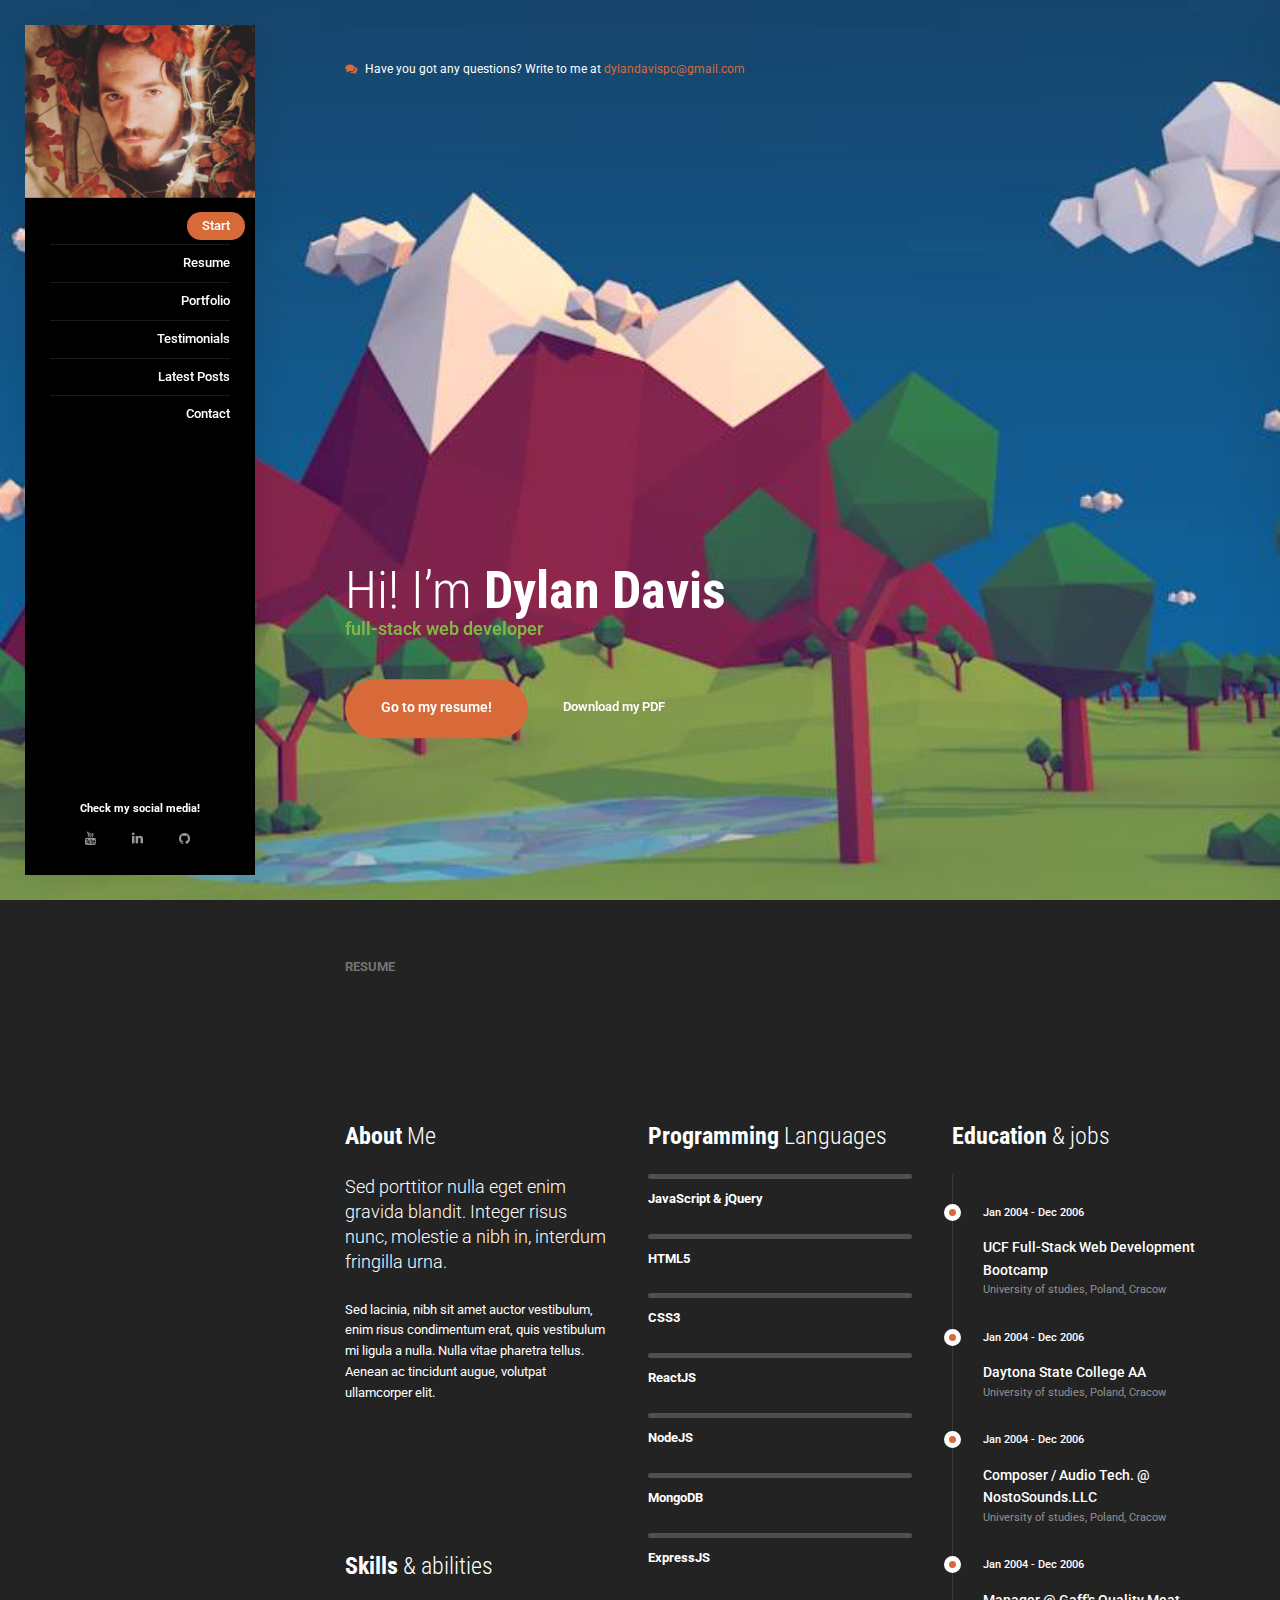
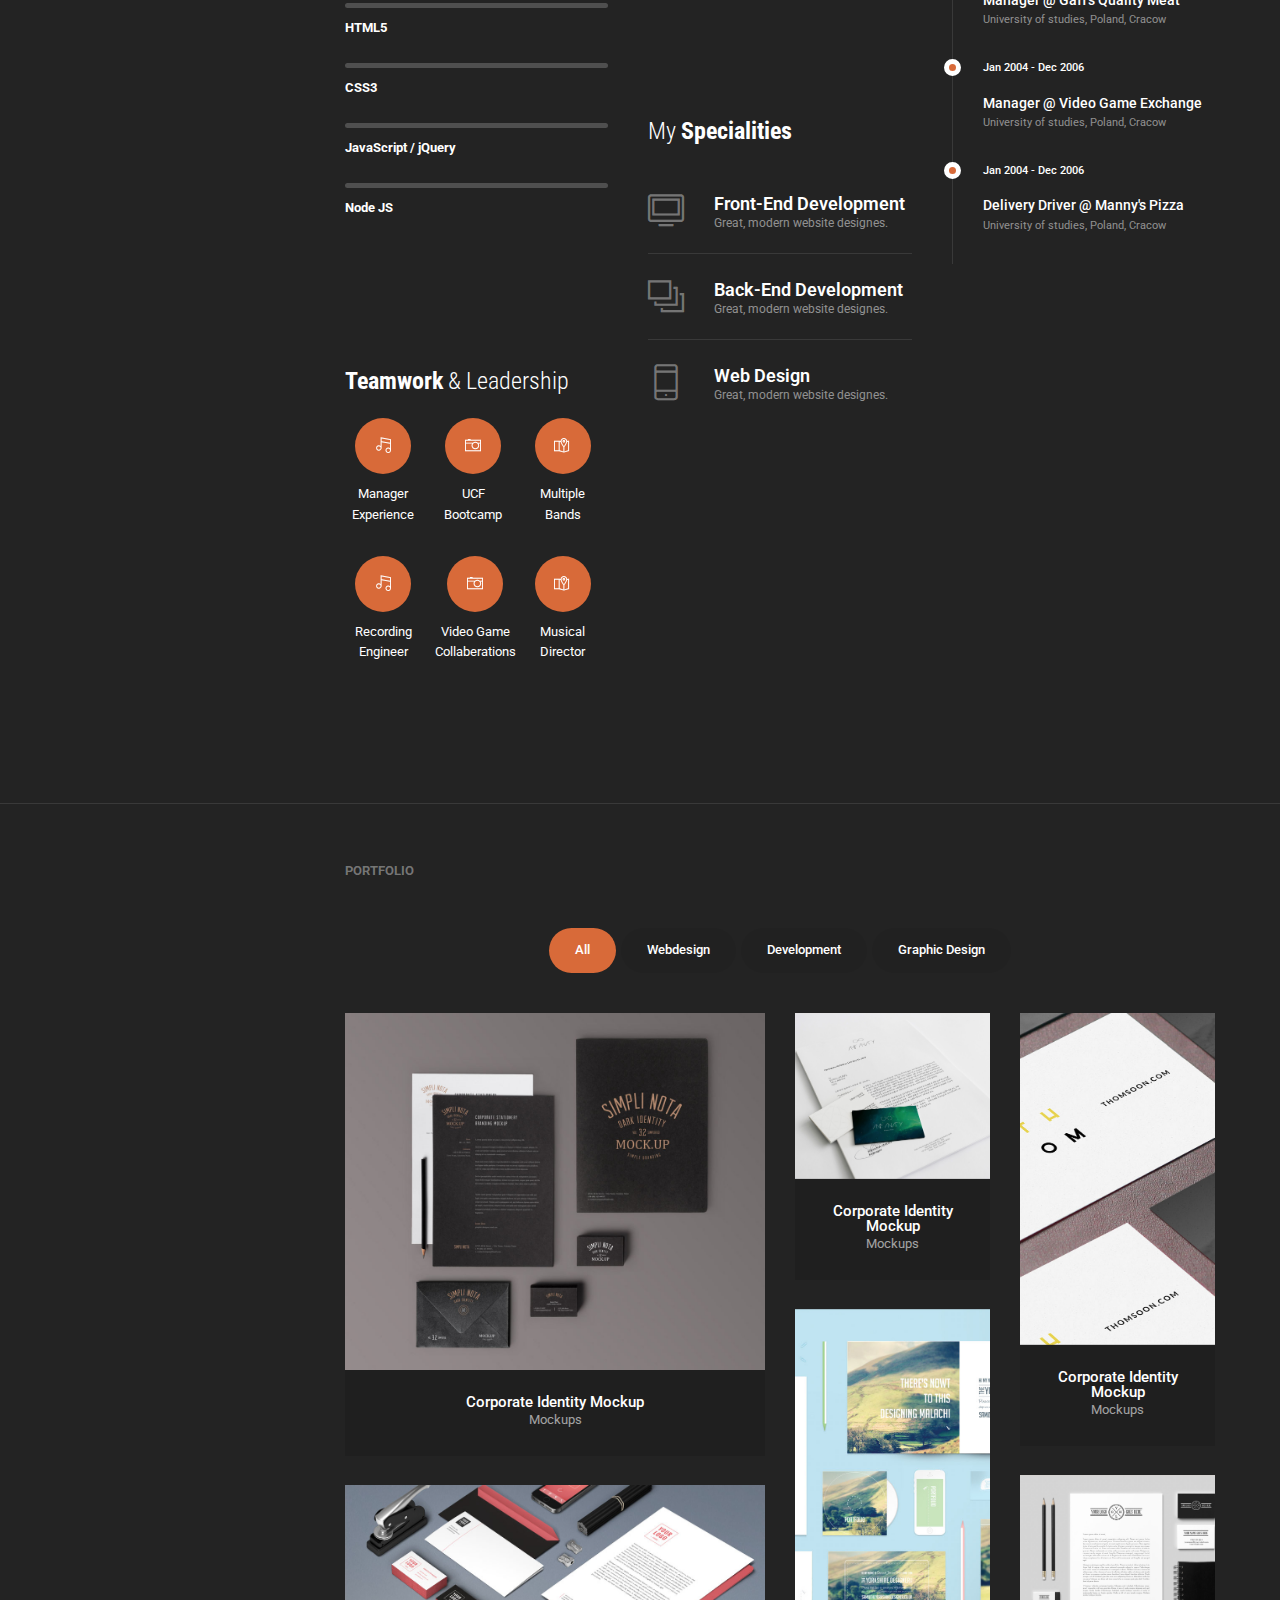
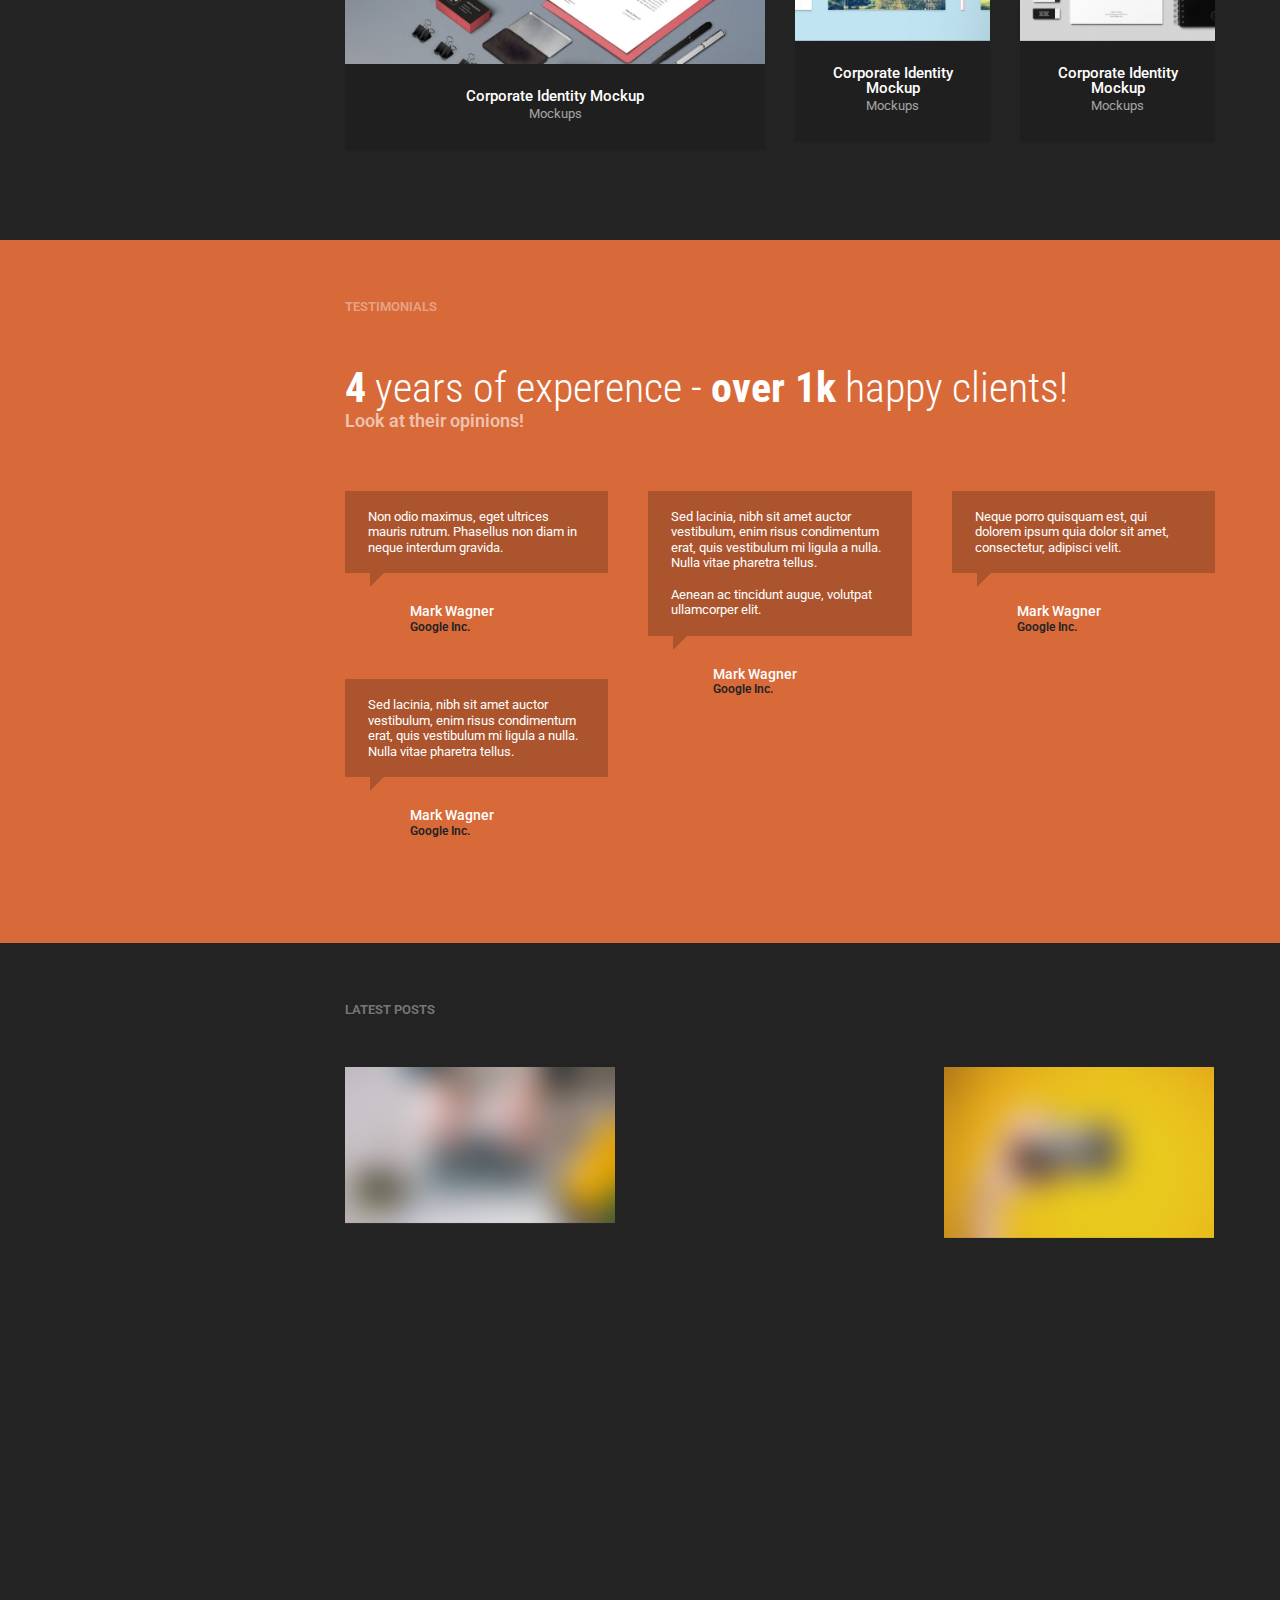
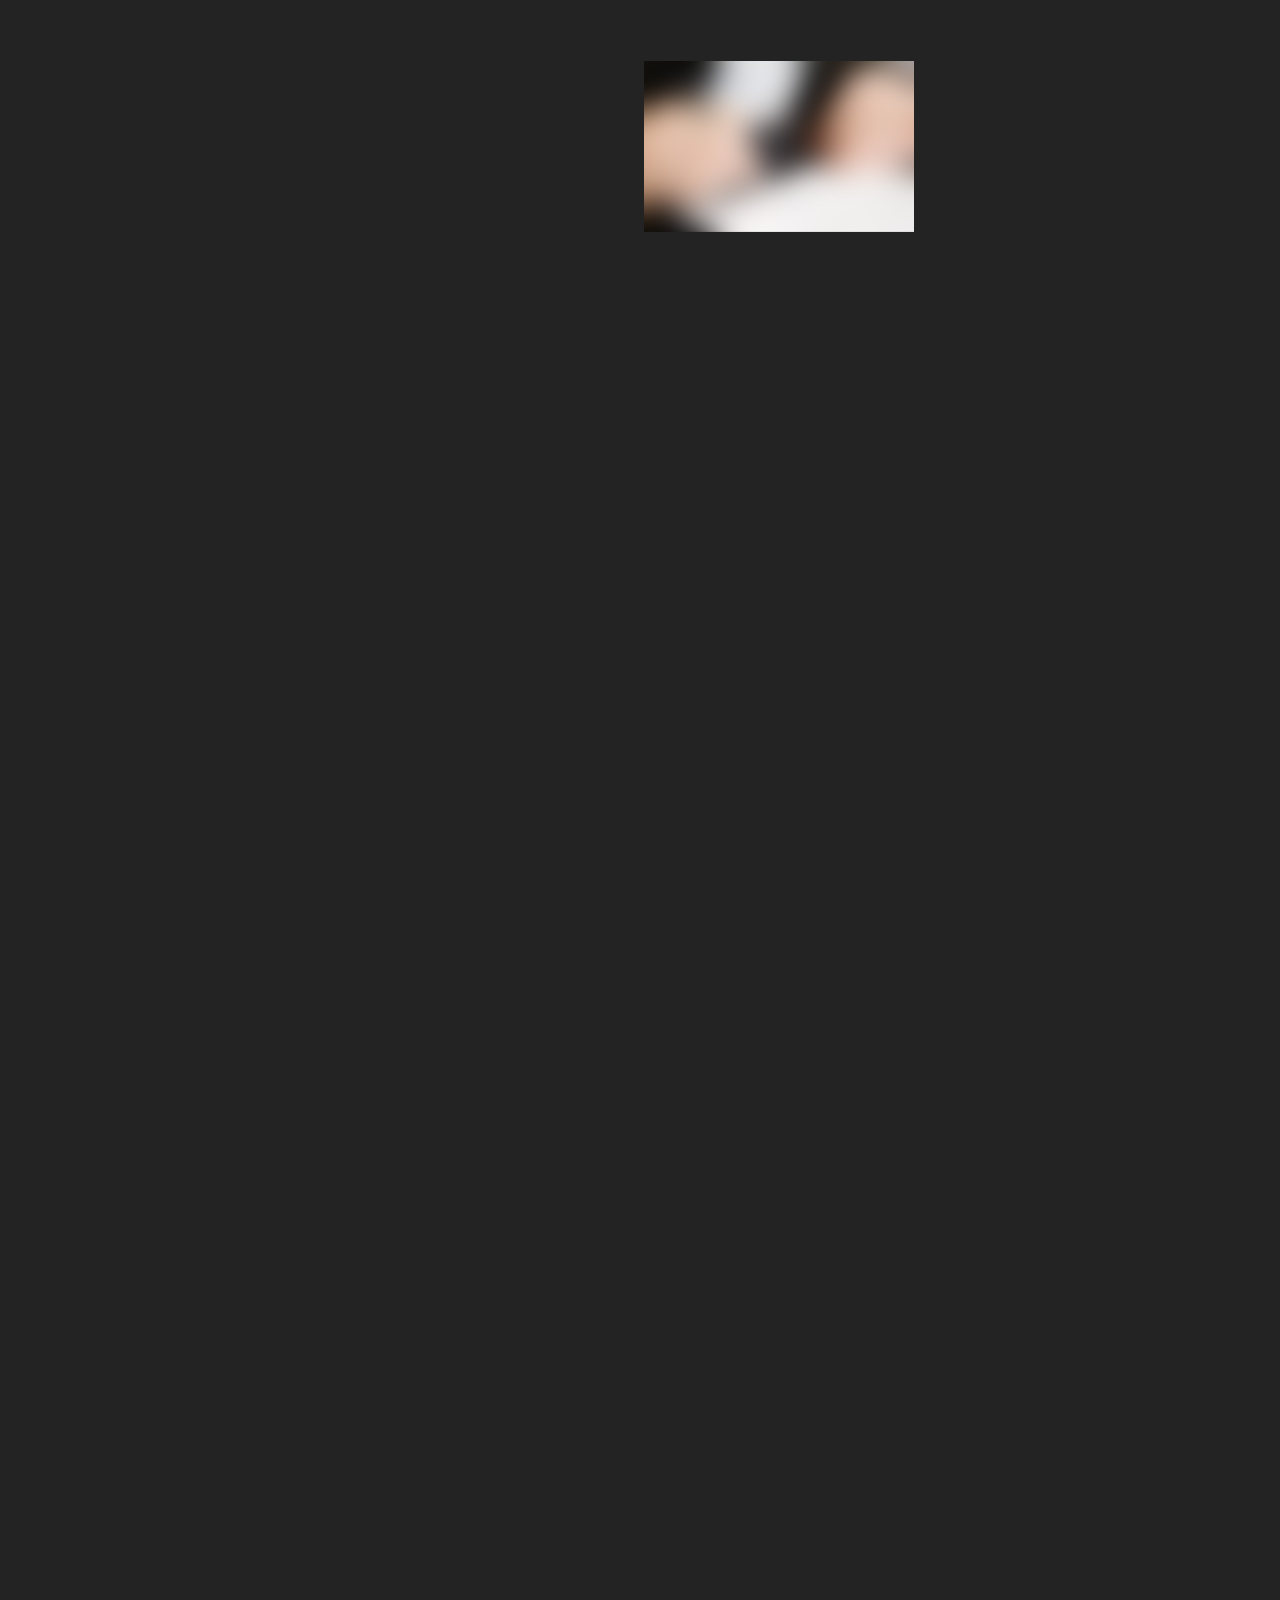
==== commit 7821e5b9: "Changed minor list styling (leader); Added further inputs;" ====
--- a/index-trainer-vertical.html
+++ b/index-trainer-vertical.html
@@ -75,7 +75,7 @@
     <section id="start" class="section fullheight bg-secondary dark padding-v-60">
 
         <!-- BG Image -->
-        <div class="bg-image animated infinite zooming"><img src="assets/img/photos/trainer-bg01.jpg" alt="..."></div>
+        <div class="bg-image animated infinite zooming"><img src="assets/img/photos/mountain.jpg" alt="..."></div>
 
         <!-- Top -->
         <div class="container container-wide text-md">
@@ -154,10 +154,121 @@
                             <strong>Node JS</strong>
                         </div>
                     </div>
+                    <!-- Resume Box / Hobbies -->
+                    <div class="resume-box">
+                        <span class="icon animated" data-animation="fadeInDown"><i class="ti-music-alt text-tertiary"></i></span>
+                        <h4><strong>Teamwork</strong> &amp; Leadership</h4>
+                            <ul class="list-inline">
+                            <li class="leader">
+                                <div class="icon-box text-center">
+                                    <span class="icon icon-sm icon-circle icon-primary icon-filled"><i class="ti-music-alt"></i></span>
+                                    <span class="title">Manager Experience</span>
+                                </div> 
+                            </li> 
+                            <li class="leader">
+                                <div class="icon-box text-center">
+                                    <span class="icon icon-sm icon-circle icon-primary icon-filled"><i class="ti-camera"></i></span>
+                                    <span class="title">UCF Bootcamp</span>
+                                </div> 
+                            </li> 
+                            <li class="leader">
+                                <div class="icon-box text-center">
+                                    <span class="icon icon-sm icon-circle icon-primary icon-filled"><i class="ti-map-alt"></i></span>
+                                    <span class="title">Multiple Bands</span>
+                                </div> 
+                            </li> 
+                            <li class="leader">
+                                <div class="icon-box text-center">
+                                    <span class="icon icon-sm icon-circle icon-primary icon-filled"><i class="ti-music-alt"></i></span>
+                                    <span class="title">Recording Engineer</span>
+                                </div> 
+                            </li> 
+                            <li class="leader">
+                                <div class="icon-box text-center">
+                                    <span class="icon icon-sm icon-circle icon-primary icon-filled"><i class="ti-camera"></i></span>
+                                    <span class="title">Video Game Collaberations</span>
+                                </div> 
+                            </li> 
+                            <li class="leader">
+                                <div class="icon-box text-center">
+                                    <span class="icon icon-sm icon-circle icon-primary icon-filled"><i class="ti-map-alt"></i></span>
+                                    <span class="title">Musical Director</span>
+                                </div> 
+                            </li> 
+                        </ul>
+                    </div>
 
                 </div>
                 <div class="col-md-4 col-sm-6 col-xs-12">
 
+                    <!-- Resume Box / Languages -->
+                    <div class="resume-box">
+                        <span class="icon animated" data-animation="fadeInDown"><i class="ti-cup text-tertiary"></i></span>
+                        <h4><strong>Programming</strong> Languages</h4>
+                        <!-- Skill -->
+                        <div class="skill">
+                            <div class="progress progress-animated">
+                                <div class="progress-bar progress-bar-primary" role="progressbar" aria-valuenow="100" aria-valuemin="0" aria-valuemax="100">
+                                    <span></span>
+                                </div>
+                            </div>
+                            <strong>JavaScript & jQuery</strong>
+                        </div>
+                        <!-- Skill -->
+                        <div class="skill">
+                            <div class="progress progress-animated">
+                                <div class="progress-bar progress-bar-primary" role="progressbar" aria-valuenow="85" aria-valuemin="0" aria-valuemax="100">
+                                    <span></span>
+                                </div>
+                            </div>
+                            <strong>HTML5</strong>
+                        </div>
+                        <!-- Skill -->
+                        <div class="skill">
+                            <div class="progress progress-animated">
+                                <div class="progress-bar progress-bar-primary" role="progressbar" aria-valuenow="90" aria-valuemin="0" aria-valuemax="100">
+                                    <span></span>
+                                </div>
+                            </div>
+                            <strong>CSS3</strong>
+                        </div>
+                        <!-- Skill -->
+                        <div class="skill">
+                            <div class="progress progress-animated">
+                                <div class="progress-bar progress-bar-primary" role="progressbar" aria-valuenow="15" aria-valuemin="0" aria-valuemax="100">
+                                    <span></span>
+                                </div>
+                            </div>
+                            <strong>ReactJS</strong>
+                        </div>
+                        <!-- Skill -->
+                        <div class="skill">
+                            <div class="progress progress-animated">
+                                <div class="progress-bar progress-bar-primary" role="progressbar" aria-valuenow="55" aria-valuemin="0" aria-valuemax="100">
+                                    <span></span>
+                                </div>
+                            </div>
+                            <strong>NodeJS</strong>
+                        </div>
+                        <!-- Skill -->
+                        <div class="skill">
+                            <div class="progress progress-animated">
+                                <div class="progress-bar progress-bar-primary" role="progressbar" aria-valuenow="5" aria-valuemin="0" aria-valuemax="100">
+                                    <span></span>
+                                </div>
+                            </div>
+                            <strong>MongoDB</strong>
+                        </div>
+                        <!-- Skill -->
+                        <div class="skill">
+                            <div class="progress progress-animated">
+                                <div class="progress-bar progress-bar-primary" role="progressbar" aria-valuenow="5" aria-valuemin="0" aria-valuemax="100">
+                                    <span></span>
+                                </div>
+                            </div>
+                            <strong>ExpressJS</strong>
+                        </div>
+                    </div>
                     <!-- Resume Box / Specilities -->
                     <div class="resume-box">
                         <span class="icon animated" data-animation="fadeInDown"><i class="ti-mouse-alt text-tertiary"></i></span>
@@ -166,7 +277,7 @@
                         <div class="speciality">
                             <span class="speciality-icon"><i class="text-muted-2x ti-desktop"></i></span>
                             <div class="speciality-content">
-                                <h5 class="margin-b-0">Website production</h5>
+                                <h5 class="margin-b-0">Front-End Development</h5>
                                 <p class="speciaity-description">Great, modern website designes.</p>
                             </div>
                         </div>
@@ -174,7 +285,7 @@
                         <div class="speciality">
                             <span class="speciality-icon"><i class="text-muted-2x ti-layers-alt"></i></span>
                             <div class="speciality-content">
-                                <h5 class="margin-b-0">Front-End Development</h5>
+                                <h5 class="margin-b-0">Back-End Development</h5>
                                 <p class="speciaity-description">Great, modern website designes.</p>
                             </div>
                         </div>
@@ -182,11 +293,16 @@
                         <div class="speciality">
                             <span class="speciality-icon"><i class="text-muted-2x ti-mobile"></i></span>
                             <div class="speciality-content">
-                                <h5 class="margin-b-0">Responsive design</h5>
+                                <h5 class="margin-b-0">Web Design</h5>
                                 <p class="speciaity-description">Great, modern website designes.</p>
                             </div>
                         </div>
                     </div>
+
+                    
+
+                </div>
+                <div class="col-md-4 col-sm-6 col-xs-12">
 
                     <!-- Resume Box / Education and Jobs -->
                     <div class="resume-box">
@@ -196,85 +312,44 @@
                             <!-- Single event -->
                             <div class="timeline-event te-primary">
                                 <span class="event-date">Jan 2004 - Dec 2006</span>
-                                <span class="event-name">Specialization course</span>
+                                <span class="event-name">UCF Full-Stack Web Development Bootcamp</span>
                                 <span class="event-description">University of studies, Poland, Cracow</span>
                             </div>
                             <!-- Single event -->
                             <div class="timeline-event te-primary">
                                 <span class="event-date">Jan 2004 - Dec 2006</span>
-                                <span class="event-name">Specialization course</span>
+                                <span class="event-name">Daytona State College AA</span>
                                 <span class="event-description">University of studies, Poland, Cracow</span>
                             </div>
                             <!-- Single event -->
                             <div class="timeline-event te-primary">
                                 <span class="event-date">Jan 2004 - Dec 2006</span>
-                                <span class="event-name">Specialization course</span>
+                                <span class="event-name">Composer / Audio Tech. @ NostoSounds.LLC</span>
                                 <span class="event-description">University of studies, Poland, Cracow</span>
                             </div>
-                        </div>
-                    </div>
-
-                </div>
-                <div class="col-md-4 col-sm-6 col-xs-12">
-
-                    <!-- Resume Box / Languages -->
-                    <div class="resume-box">
-                        <span class="icon animated" data-animation="fadeInDown"><i class="ti-cup text-tertiary"></i></span>
-                        <h4><strong>Language</strong> skills</h4>
-                        <!-- Skill -->
-                        <div class="skill">
-                            <div class="progress progress-animated">
-                                <div class="progress-bar progress-bar-primary" role="progressbar" aria-valuenow="100" aria-valuemin="0" aria-valuemax="100">
-                                    <span></span>
-                                </div>
-                            </div>
-                            <strong>Polish</strong>
-                        </div>
-                        <!-- Skill -->
-                        <div class="skill">
-                            <div class="progress progress-animated">
-                                <div class="progress-bar progress-bar-primary" role="progressbar" aria-valuenow="85" aria-valuemin="0" aria-valuemax="100">
-                                    <span></span>
-                                </div>
-                            </div>
-                            <strong>English</strong>
-                        </div>
-                        <!-- Skill -->
-                        <div class="skill">
-                            <div class="progress progress-animated">
-                                <div class="progress-bar progress-bar-primary" role="progressbar" aria-valuenow="40" aria-valuemin="0" aria-valuemax="100">
-                                    <span></span>
-                                </div>
-                            </div>
-                            <strong>German</strong>
-                        </div>
-                    </div>
-
-                    <!-- Resume Box / Hobbies -->
-                    <div class="resume-box">
-                        <span class="icon animated" data-animation="fadeInDown"><i class="ti-music-alt text-tertiary"></i></span>
-                        <h4><strong>Hobbies</strong> &amp; Interests</h4>
-                            <ul class="list-inline">
-                            <li>
-                                <div class="icon-box text-center">
-                                    <span class="icon icon-sm icon-circle icon-primary icon-filled"><i class="ti-music-alt"></i></span>
-                                    <span class="title">Music</span>
-                                </div> 
-                            </li> 
-                            <li>
-                                <div class="icon-box text-center">
-                                    <span class="icon icon-sm icon-circle icon-primary icon-filled"><i class="ti-camera"></i></span>
-                                    <span class="title">Photography</span>
-                                </div> 
-                            </li> 
-                            <li>
-                                <div class="icon-box text-center">
-                                    <span class="icon icon-sm icon-circle icon-primary icon-filled"><i class="ti-map-alt"></i></span>
-                                    <span class="title">Travel</span>
-                                </div> 
-                            </li> 
-                        </ul>
-                    </div>
+                            <!-- Single event -->
+                            <div class="timeline-event te-primary">
+                                <span class="event-date">Jan 2004 - Dec 2006</span>
+                                <span class="event-name">Manager @ Gaff's Quality Meat</span>
+                                <span class="event-description">University of studies, Poland, Cracow</span>
+                            </div>
+                            <!-- Single event -->
+                            <div class="timeline-event te-primary">
+                                <span class="event-date">Jan 2004 - Dec 2006</span>
+                                <span class="event-name">Manager @ Video Game Exchange</span>
+                                <span class="event-description">University of studies, Poland, Cracow</span>
+                            </div>
+                            <!-- Single event -->
+                            <div class="timeline-event te-primary">
+                                <span class="event-date">Jan 2004 - Dec 2006</span>
+                                <span class="event-name">Delivery Driver @ Manny's Pizza</span>
+                                <span class="event-description">University of studies, Poland, Cracow</span>
+                            </div>
+                        </div>
+                    </div>
+                    
+
+                    
 
                 </div>
             </div>     
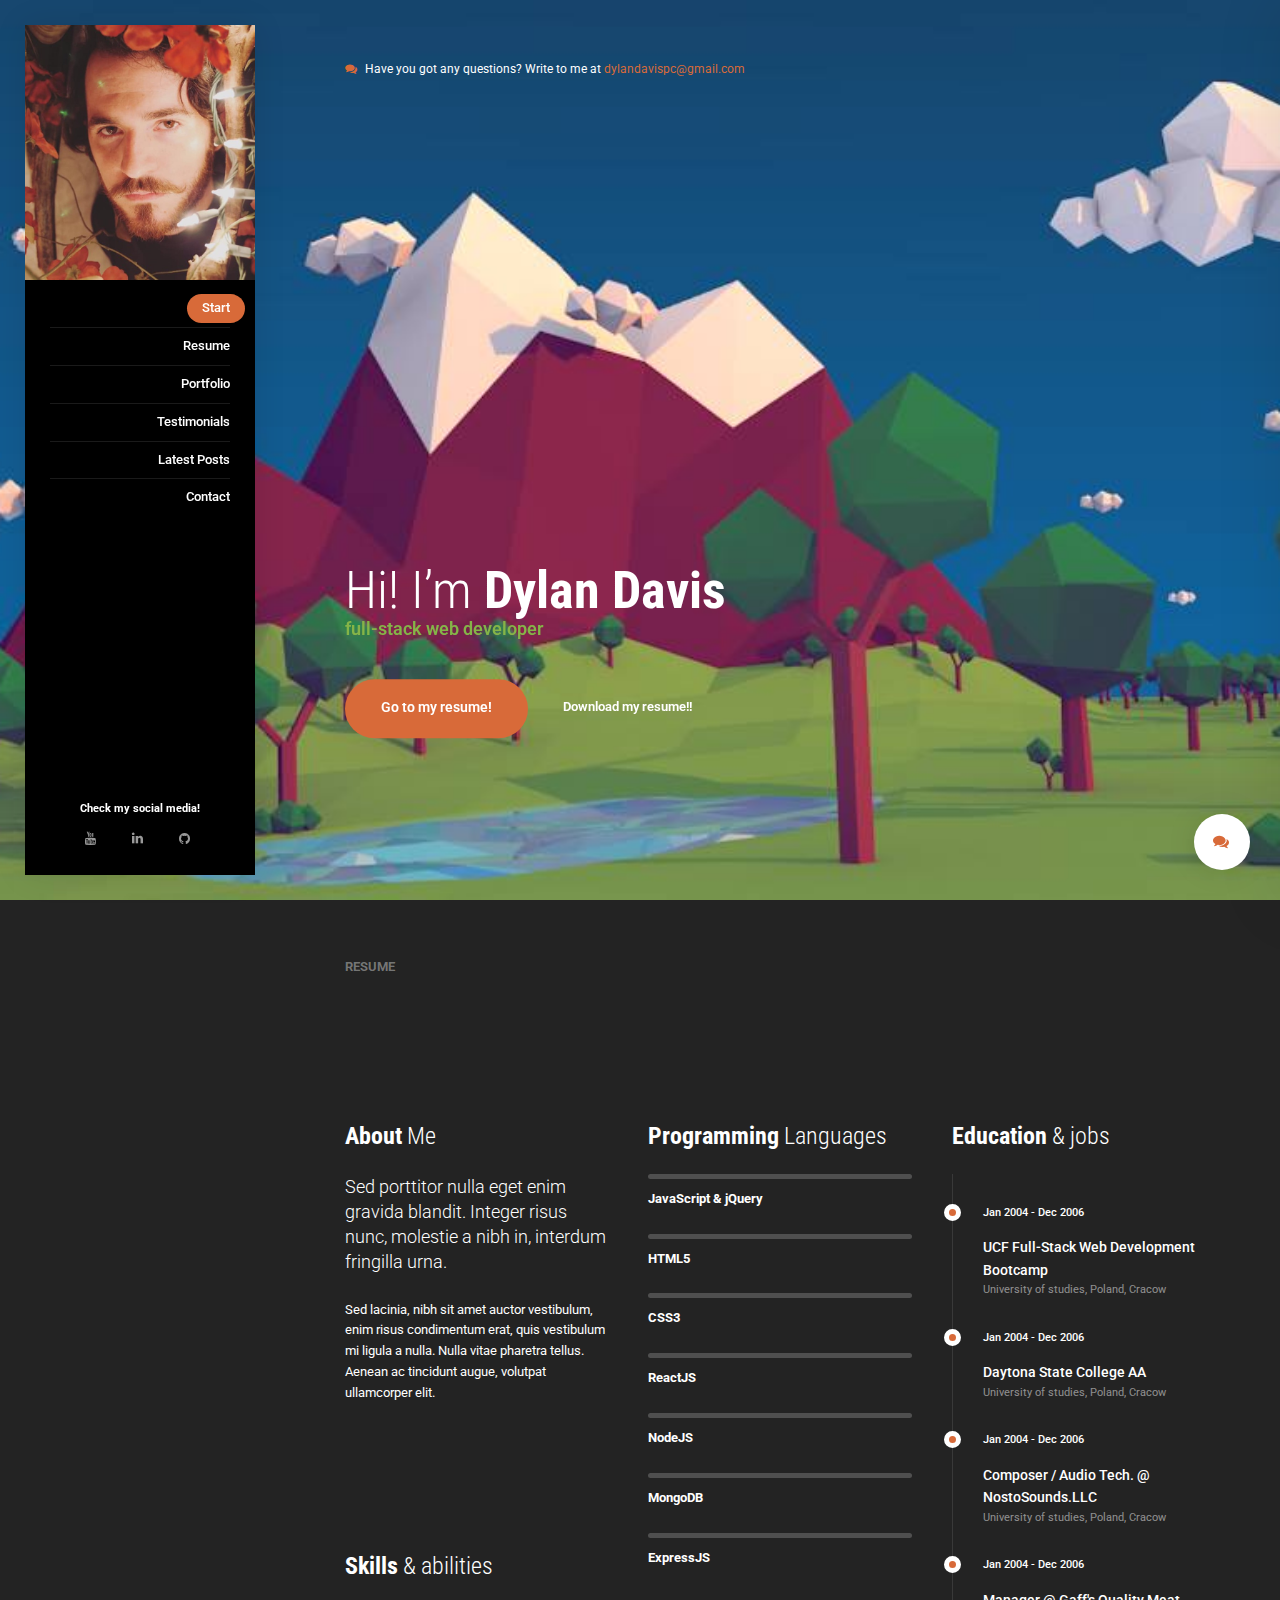
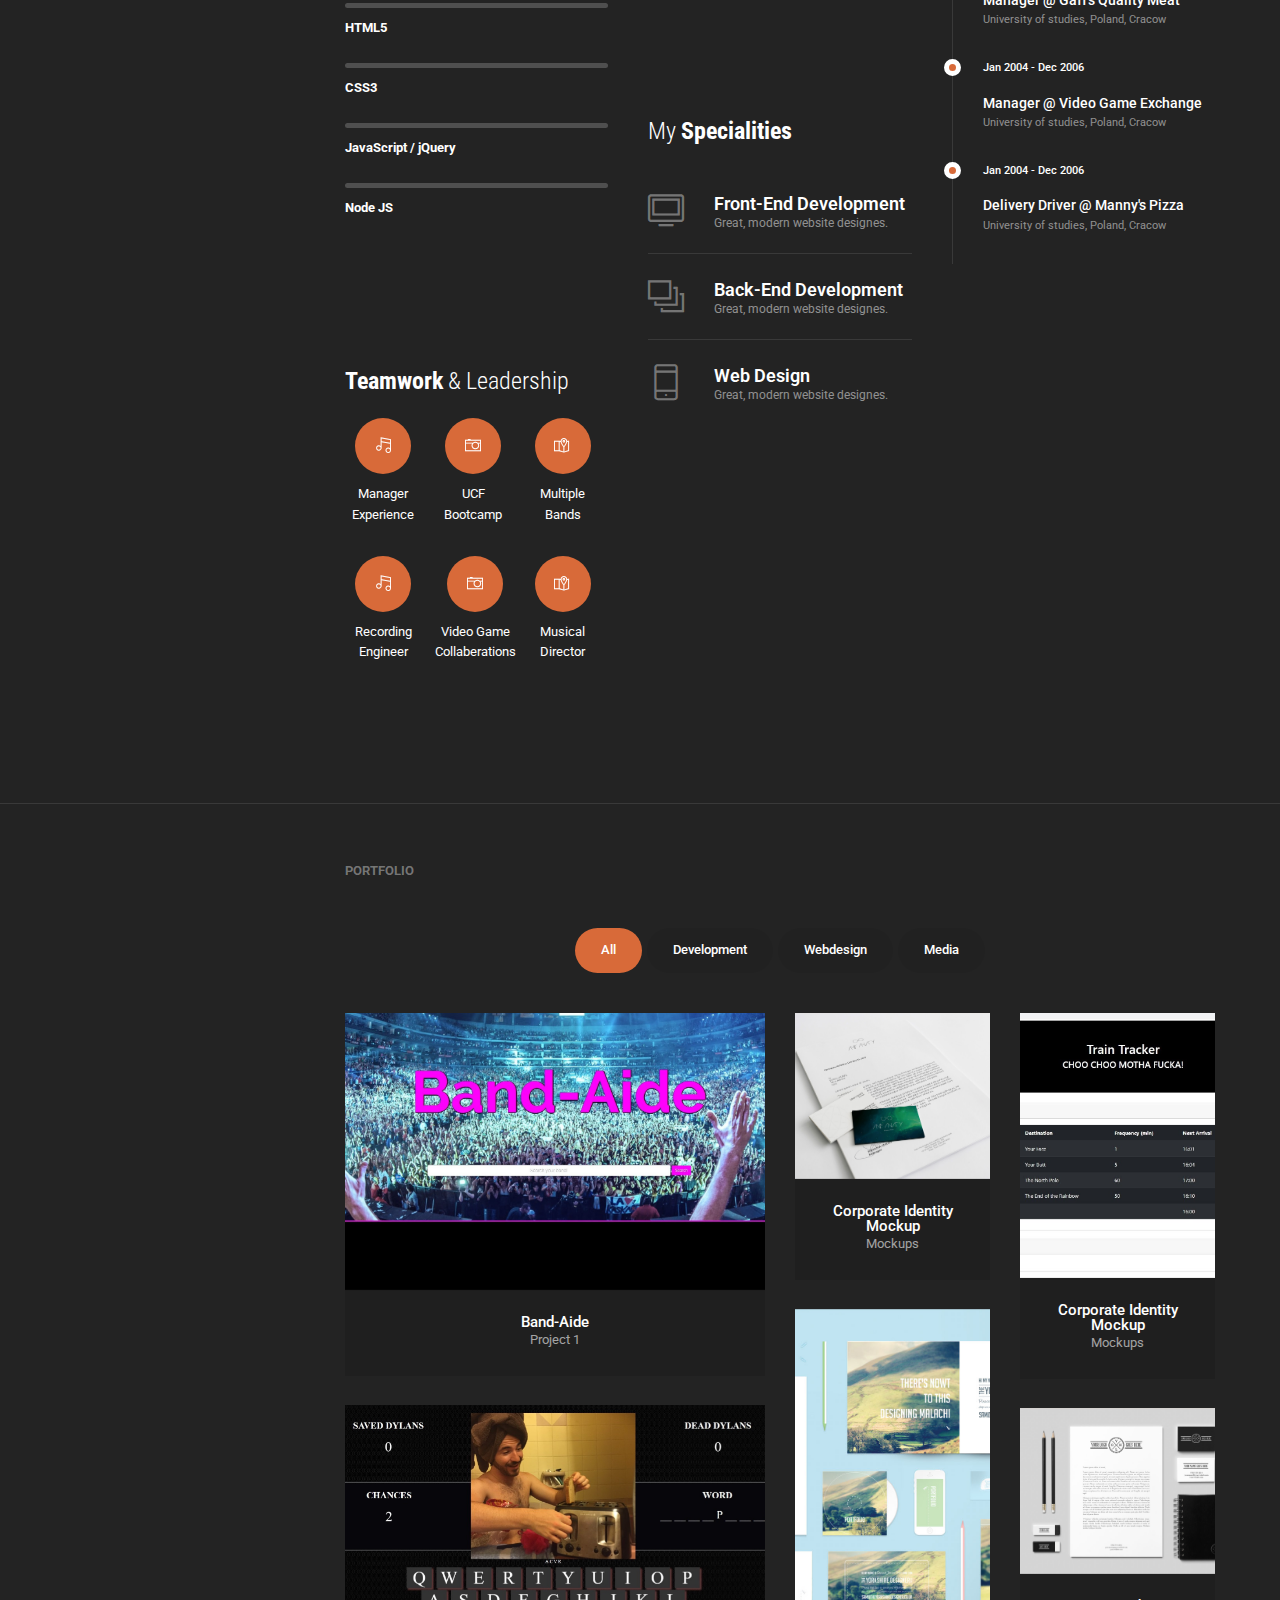
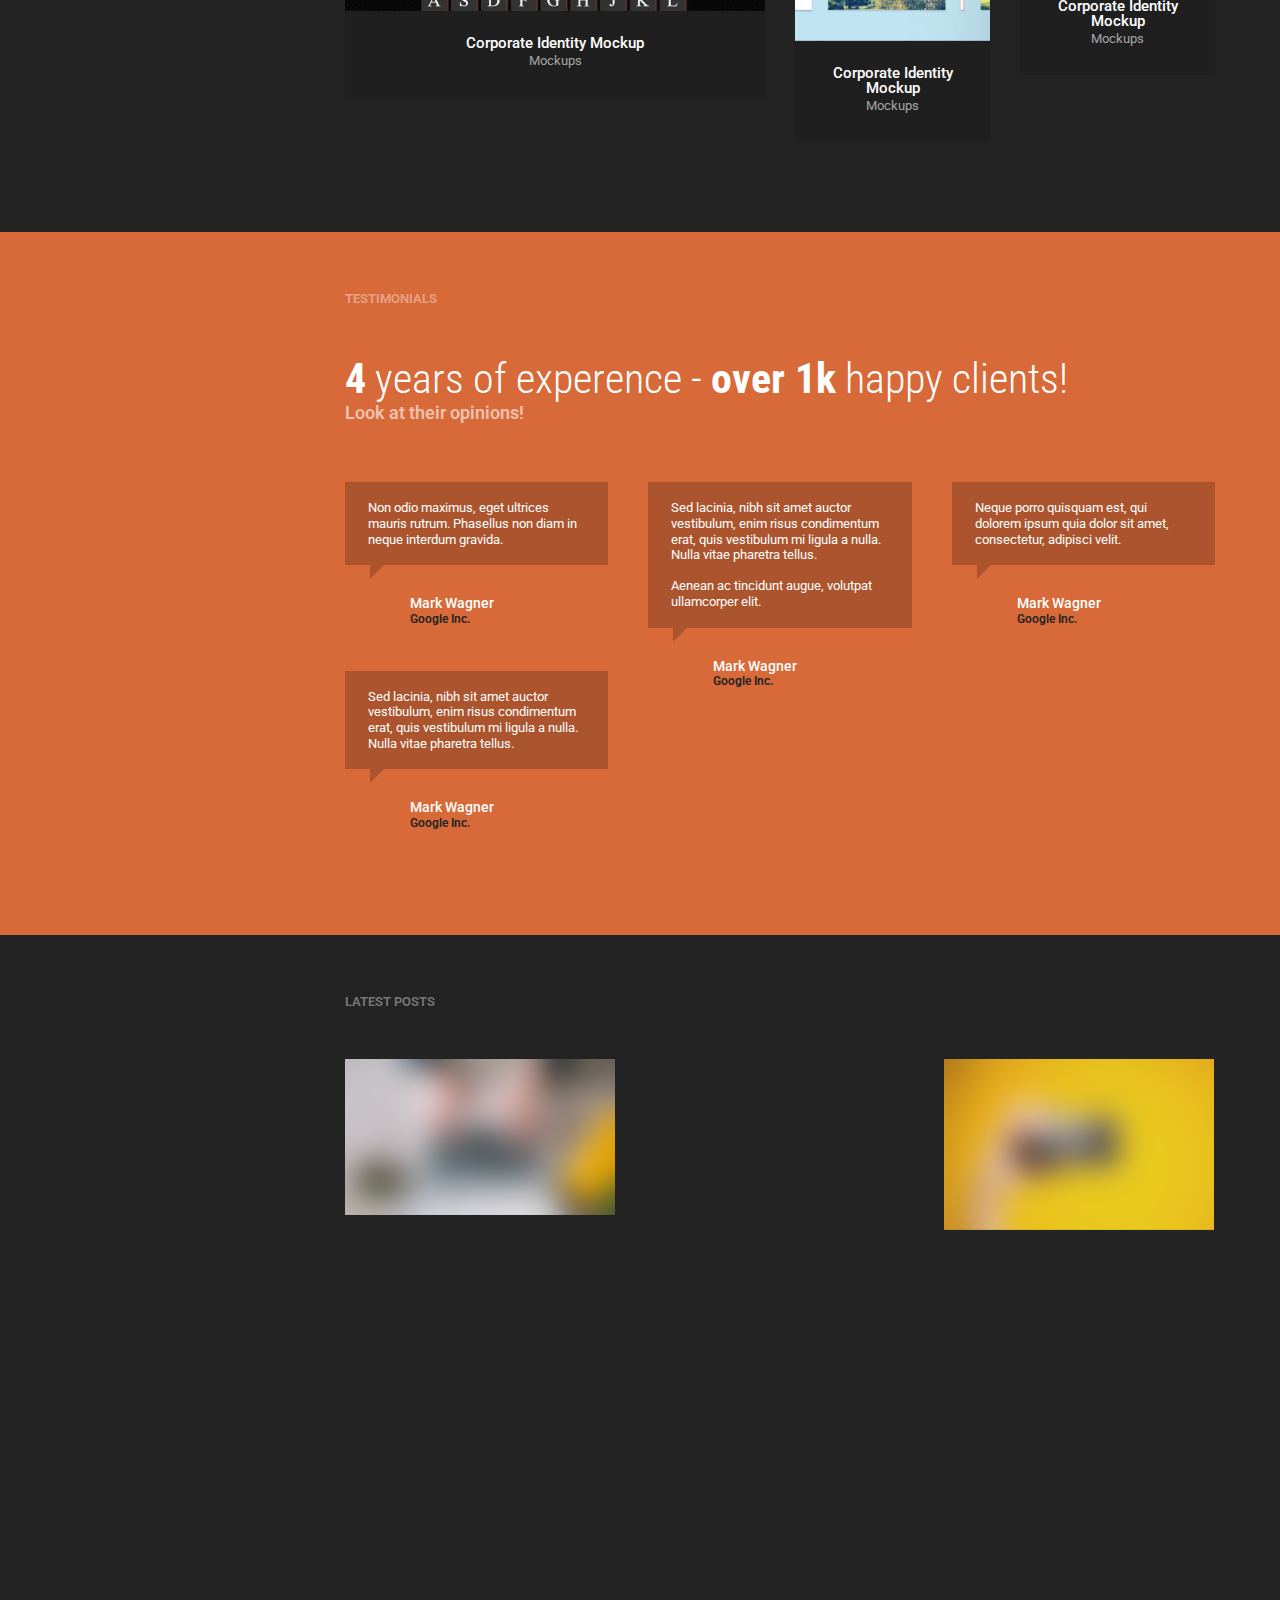
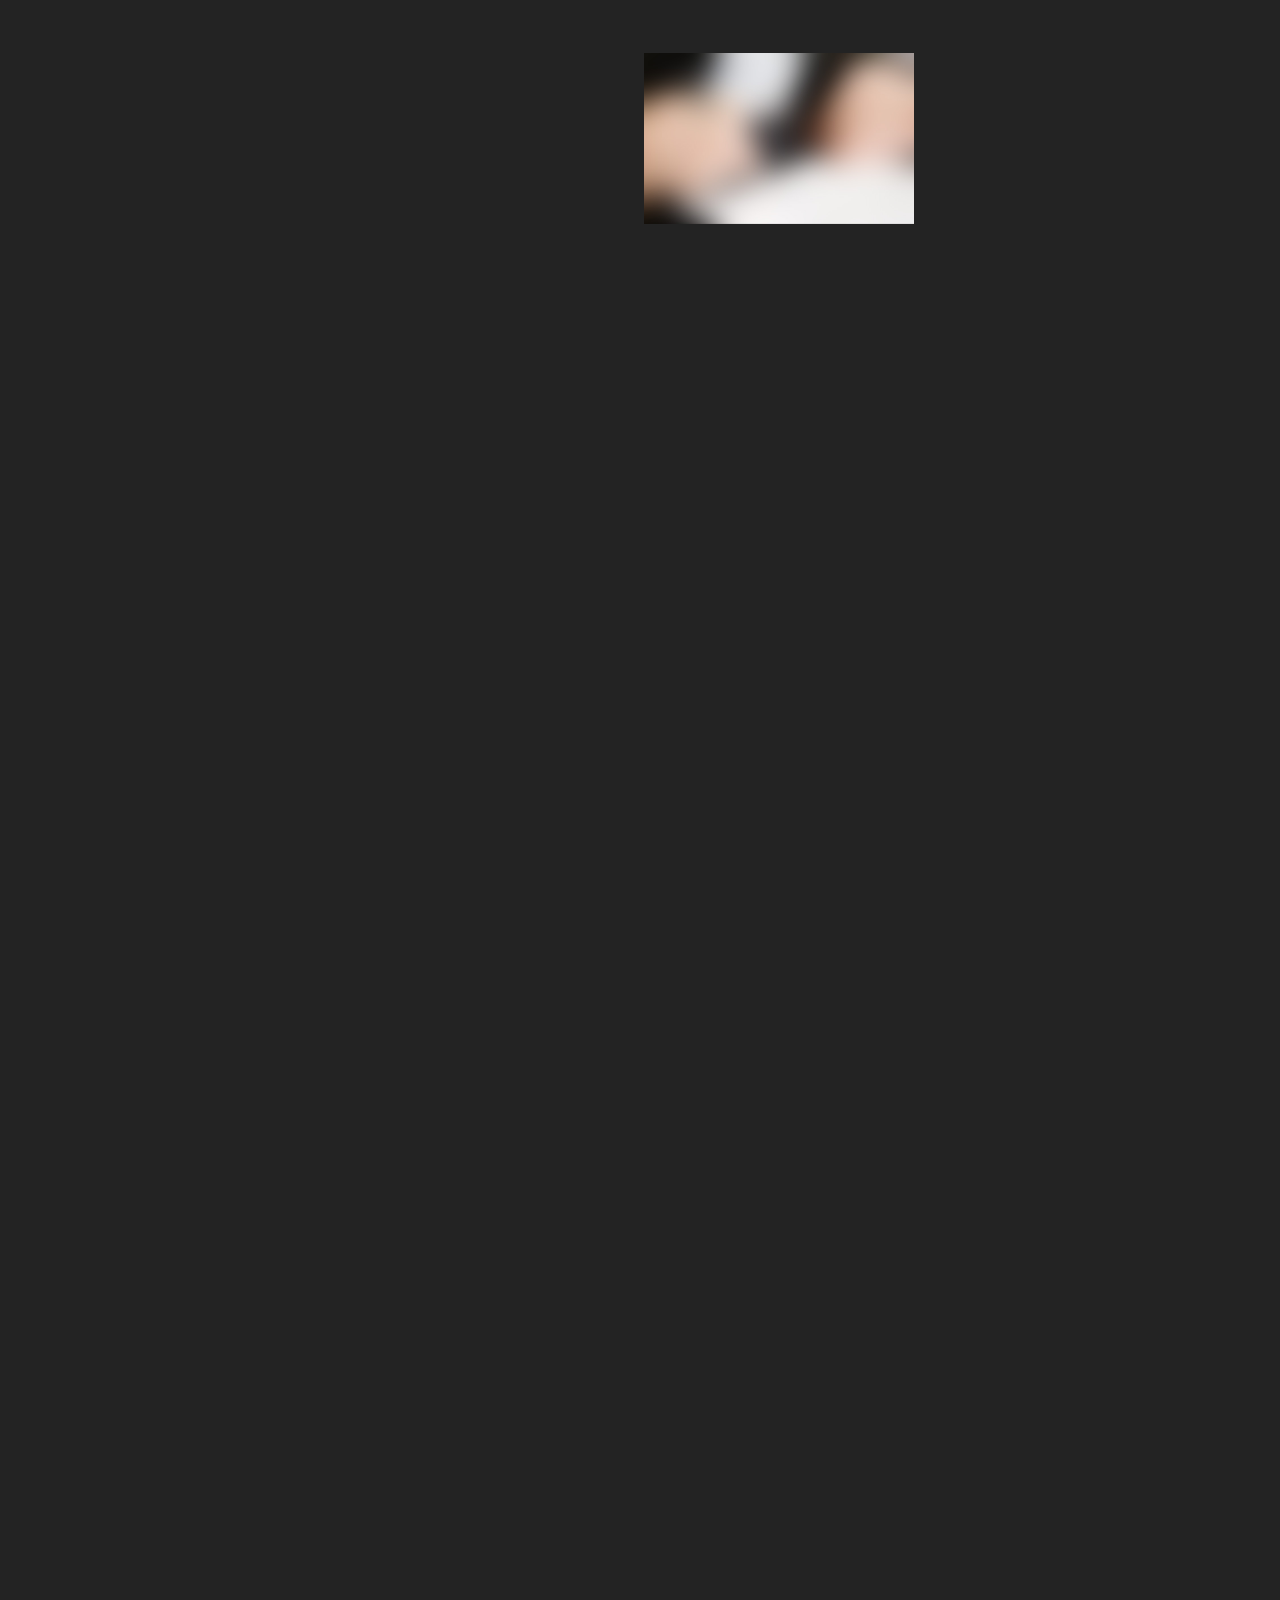
==== commit 8bd53bc7: "Good Stopping Point" ====
--- a/index-trainer-vertical.html
+++ b/index-trainer-vertical.html
@@ -8,6 +8,9 @@
 
 <!-- Title -->
 <title>Dylan Davis</title>
+
+<!-- Custom CSS Changes -->
+<link rel="stylesheet" rel="stylesheet" href="assets/css/custom.css">
 
 <!-- Favicons -->
 <link rel="shortcut icon" href="assets/img/favicon.png">
@@ -59,9 +62,9 @@
     <div class="social-media">
         <strong class="text-sm">Check my social media!</strong>
         <ul class="list-inline margin-t-10">
-            <li><a href="#" class="icon icon-xs"><i class="fa fa-youtube text-muted"></i></a></li>
-            <li><a href="#" class="icon icon-xs"><i class="fa fa-linkedin text-muted"></i></a></li>
-            <li><a href="#" class="icon icon-xs"><i class="fa fa-github text-muted"></i></a></li>
+            <li><a target="_blank" href="https://www.youtube.com/channel/UCfz7WTOPz4NAo-dM3r6B_Qw?view_as=subscriber" class="icon icon-xs"><i class="fa fa-youtube text-muted"></i></a></li>
+            <li><a target="_blank" href="https://www.linkedin.com/in/dylan-davis-137534184/" class="icon icon-xs"><i class="fa fa-linkedin text-muted"></i></a></li>
+            <li><a target="_blank" href="https://github.com/dylandavispc" class="icon icon-xs"><i class="fa fa-github text-muted"></i></a></li>
         </ul>
     </div>
 
@@ -87,7 +90,7 @@
             <h1 class="text-lg margin-b-0">Hi! I’m <strong>Dylan Davis</strong></h1>
             <h5 class="text-tertiary margin-b-40">full-stack web developer</h5>
             <span data-target="local-scroll"><a href="#resume" class="btn btn-lg btn-primary"><span>Go to my resume!</span><i class="ti-arrow-down"></i></a></span>
-            <a href="#" class="btn btn-link"><span>Download my PDF</span><i class="ti-file"></i></a>
+            <a href="#" class="btn btn-link"><span>Download my resume!!</span><i class="ti-file"></i></a>
         </div>
         
     </section>
@@ -371,9 +374,9 @@
             <nav class="text-center">
                 <ul class="nav nav-filter nav-pills margin-b-40" data-filter-grid="#portfolio-list">
                     <li class="active"><a href="#" data-filter="*">All</a></li>
+                    <li><a href="#" data-filter=".development">Development</a></li>
                     <li><a href="#" data-filter=".webdesign">Webdesign</a></li>
-                    <li><a href="#" data-filter=".development">Development</a></li>
-                    <li><a href="#" data-filter=".graphic">Graphic Design</a></li>
+                    <li><a href="#" data-filter=".graphic">Media</a></li>
                 </ul>
             </nav>
             
@@ -385,7 +388,7 @@
                 <div class="webdesign masonry-item margin-b-30 col-lg-6 col-sm-12 col-xs-12">
                     <div class="gallery-item">
                         <div class="item-photo">
-                            <a href="projects/project-example-trainer.html" data-target="ajax-modal"><img src="assets/img/projects/project-square01.jpg" alt="" /></a>
+                            <a href="projects/project-example-trainer.html" data-target="ajax-modal"><img src="assets/img/photos/band-aid.jpg" alt="" /></a>
                             <div class="item-hover bg-dark dark">
                                 <div class="item-hover-content">
                                     <a href="projects/project-example-trainer.html" data-target="ajax-modal" class="icon icon-sm icon-hover icon-circle icon-primary"><i class="fa fa-link"></i></a>
@@ -394,8 +397,8 @@
                             </div>
                         </div>
                         <div class="item-title">
-                            <a href="projects/project-example-trainer.html" class="title">Corporate Identity Mockup</a>
-                            <span class="caption text-muted">Mockups</span>
+                            <a href="projects/project-example-trainer.html" class="title">Band-Aide</a>
+                            <span class="caption text-muted">Project 1</span>
                         </div>
                     </div>
                 </div>
@@ -421,7 +424,7 @@
                 <div class="graphic masonry-item margin-b-30 col-lg-3 col-sm-6 col-xs-12">
                     <div class="gallery-item">
                         <div class="item-photo">
-                            <a href="projects/project-example-trainer.html" data-target="ajax-modal"><img src="assets/img/projects/project-vertical01.jpg" alt="" /></a>
+                            <a href="projects/project-example-trainer.html" data-target="ajax-modal"><img src="assets/img/photos/train.jpg" alt="" /></a>
                             <div class="item-hover bg-dark dark">
                                 <div class="item-hover-content">
                                     <a href="projects/project-example-trainer.html" data-target="ajax-modal" class="icon icon-sm icon-hover icon-circle icon-primary"><i class="fa fa-link"></i></a>
@@ -457,7 +460,7 @@
                 <div class="development masonry-item margin-b-30 col-lg-6 col-sm-12 col-xs-12">
                     <div class="gallery-item">
                         <div class="item-photo">
-                            <a href="projects/project-example-trainer.html" data-target="ajax-modal"><img src="assets/img/projects/project-horizontal01.jpg" alt="" /></a>
+                            <a href="projects/project-example-trainer.html" data-target="ajax-modal"><img src="assets/img/photos/wordguess.jpg" alt="" /></a>
                             <div class="item-hover bg-dark dark">
                                 <div class="item-hover-content">
                                     <a href="projects/project-example-trainer.html" data-target="ajax-modal" class="icon icon-sm icon-hover icon-circle icon-primary"><i class="fa fa-link"></i></a>
@@ -684,9 +687,9 @@
             <a href="#" class="btn btn-primary" data-target="messenger"><span>Use Contact Form</span><i class="ti-email"></i></a>
             <h5 class="margin-t-60">Check my social media!</h5>
             <ul class="list-inline">
-                <li><a href="#" class="icon icon-circle icon-xs icon-facebook"><i class="fa fa-facebook"></i></a></li>
-                <li><a href="#" class="icon icon-circle icon-xs icon-twitter"><i class="fa fa-twitter"></i></a></li>
-                <li><a href="#" class="icon icon-circle icon-xs icon-google-plus"><i class="fa fa-twitter"></i></a></li>
+                <li><a href="https://www.youtube.com/channel/UCfz7WTOPz4NAo-dM3r6B_Qw?view_as=subscriber" target="_blank" class="icon icon-xs"><i class="fa fa-youtube text-muted"></i></a></li>
+                <li><a href="https://www.linkedin.com/in/dylan-davis-137534184/" target="_blank" class="icon icon-xs"><i class="fa fa-linkedin text-muted"></i></a></li>
+                <li><a target="_blank" href="https://github.com/dylandavispc" class="icon icon-xs"><i class="fa fa-github text-muted"></i></a></li>
             </ul>
             <h5>Like me on Facebook</h5>
             <!-- FB Like -->
@@ -752,9 +755,9 @@
         <div class="margin-t-20">
             <strong class="text-sm">Check my social media!</strong>
             <ul class="list-inline margin-t-10">
-                <li><a href="#" class="icon icon-xs"><i class="fa fa-youtube text-muted"></i></a></li>
-                <li><a href="#" class="icon icon-xs"><i class="fa fa-linkedin text-muted"></i></a></li>
-                <li><a href="#" class="icon icon-xs"><i class="fa fa-github text-muted"></i></a></li>
+                <li><a target="_blank" href="https://www.youtube.com/channel/UCfz7WTOPz4NAo-dM3r6B_Qw?view_as=subscriber" class="icon icon-xs"><i class="fa fa-youtube text-muted"></i></a></li>
+                <li><a target="_blank" href="https://www.linkedin.com/in/dylan-davis-137534184/" class="icon icon-xs"><i class="fa fa-linkedin text-muted"></i></a></li>
+                <li><a target="_blank" href="https://github.com/dylandavispc" class="icon icon-xs"><i class="fa fa-github text-muted"></i></a></li>
             </ul>
         </div>
     </div>
--- a/assets/css/custom.css
+++ b/assets/css/custom.css
@@ -0,0 +1,3 @@
+#header {
+    box-shadow: 5px 10px;
+}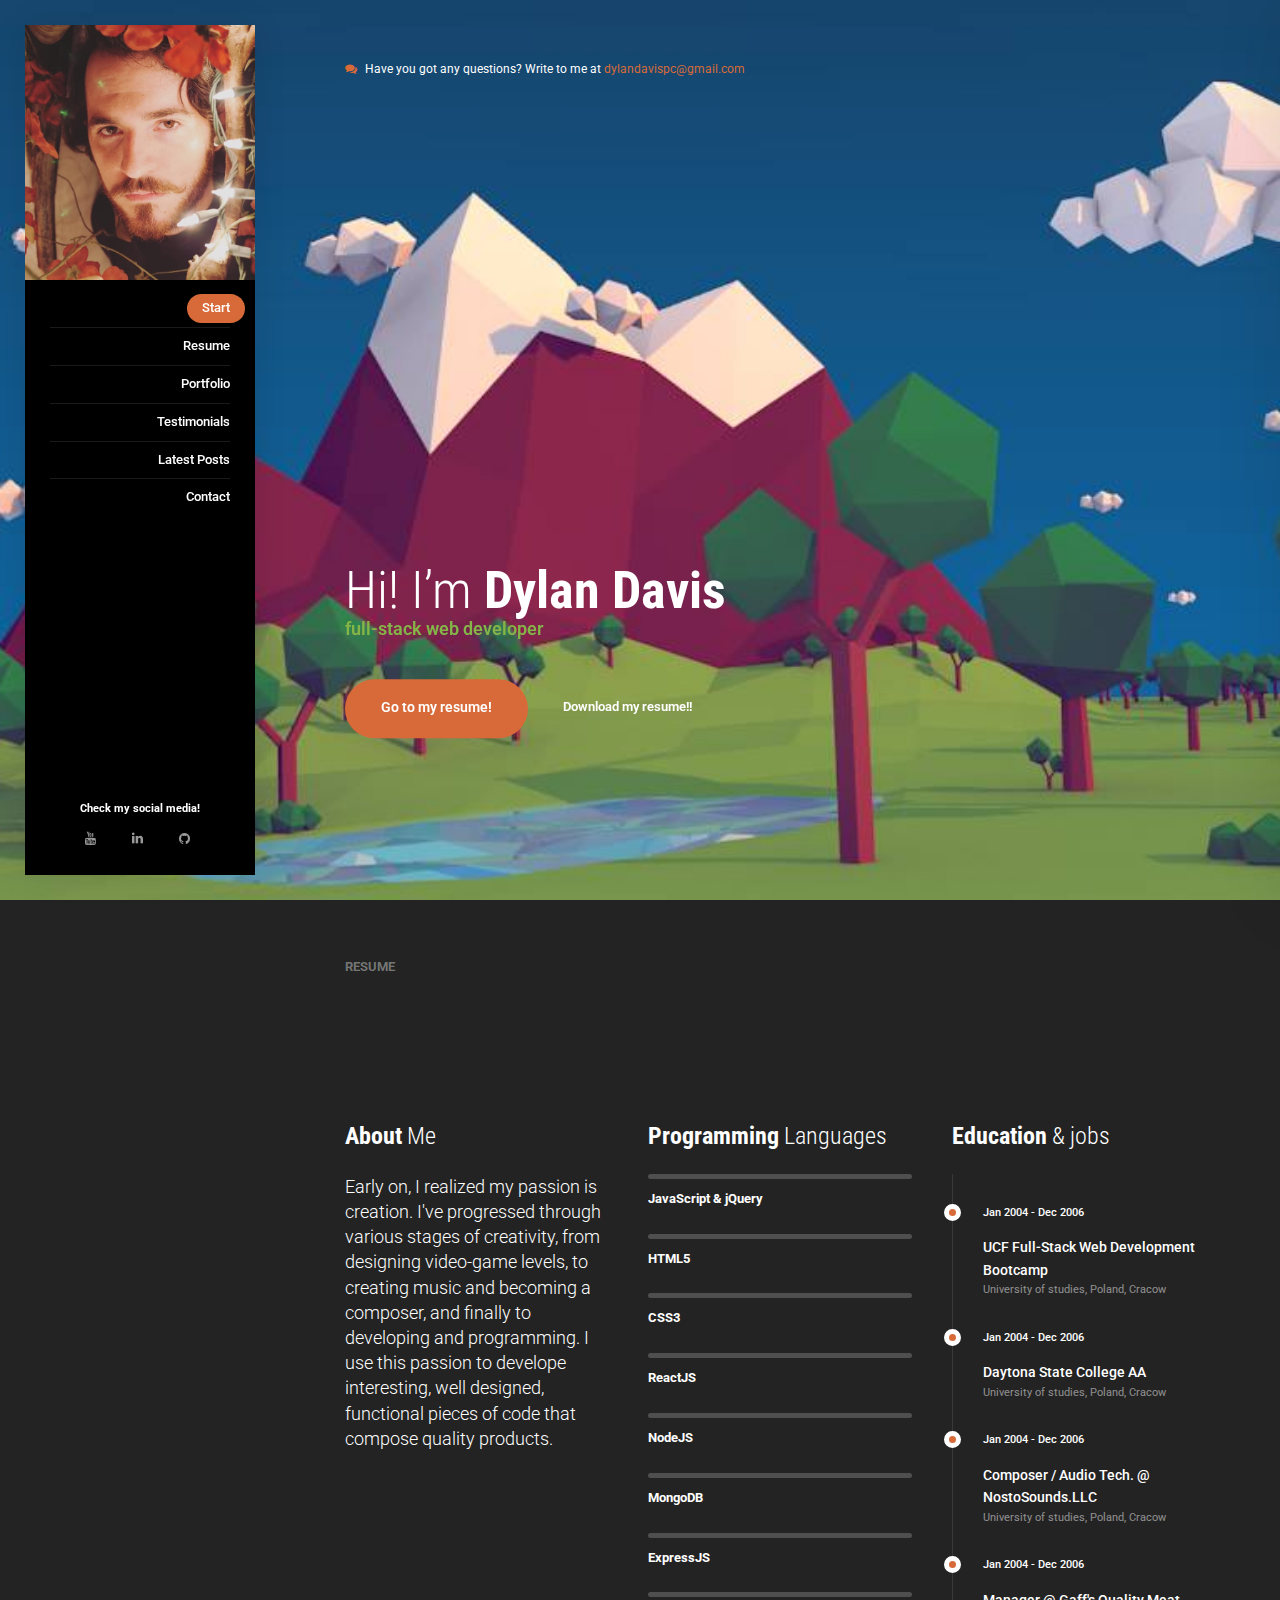
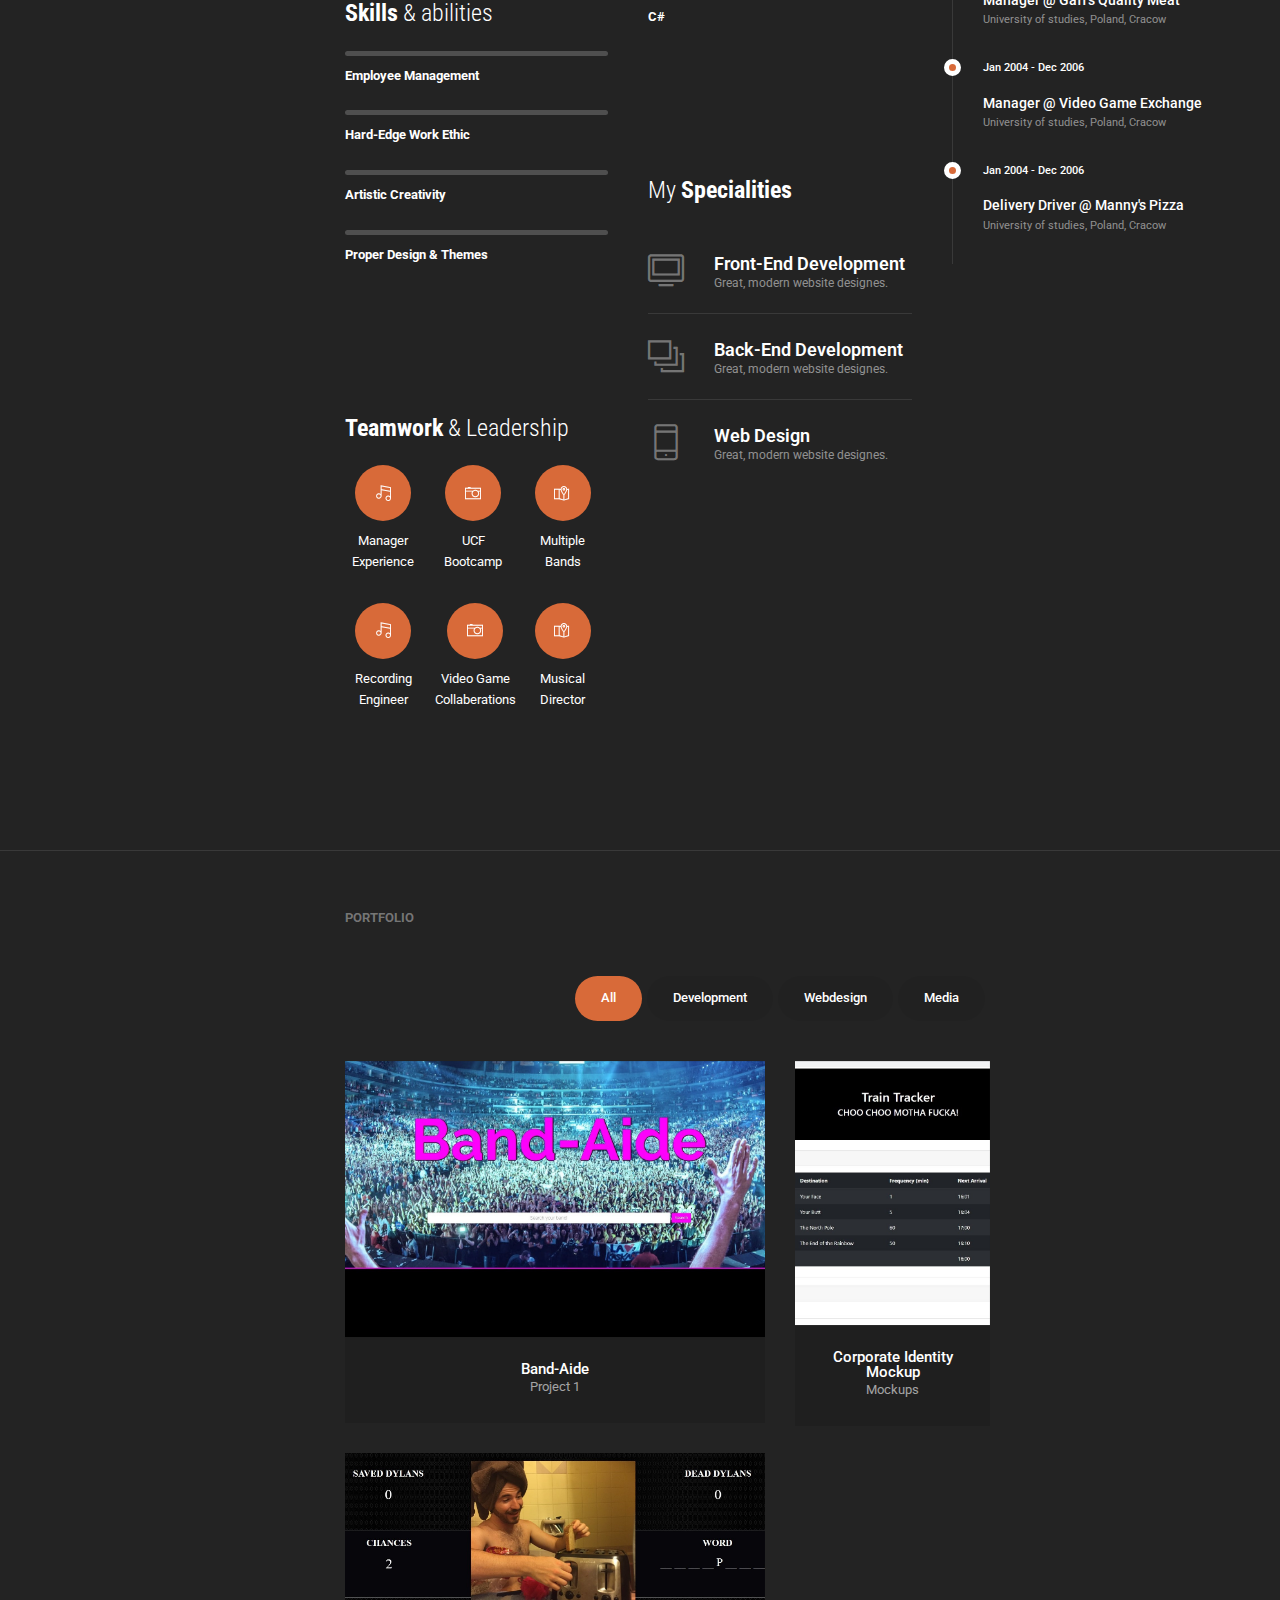
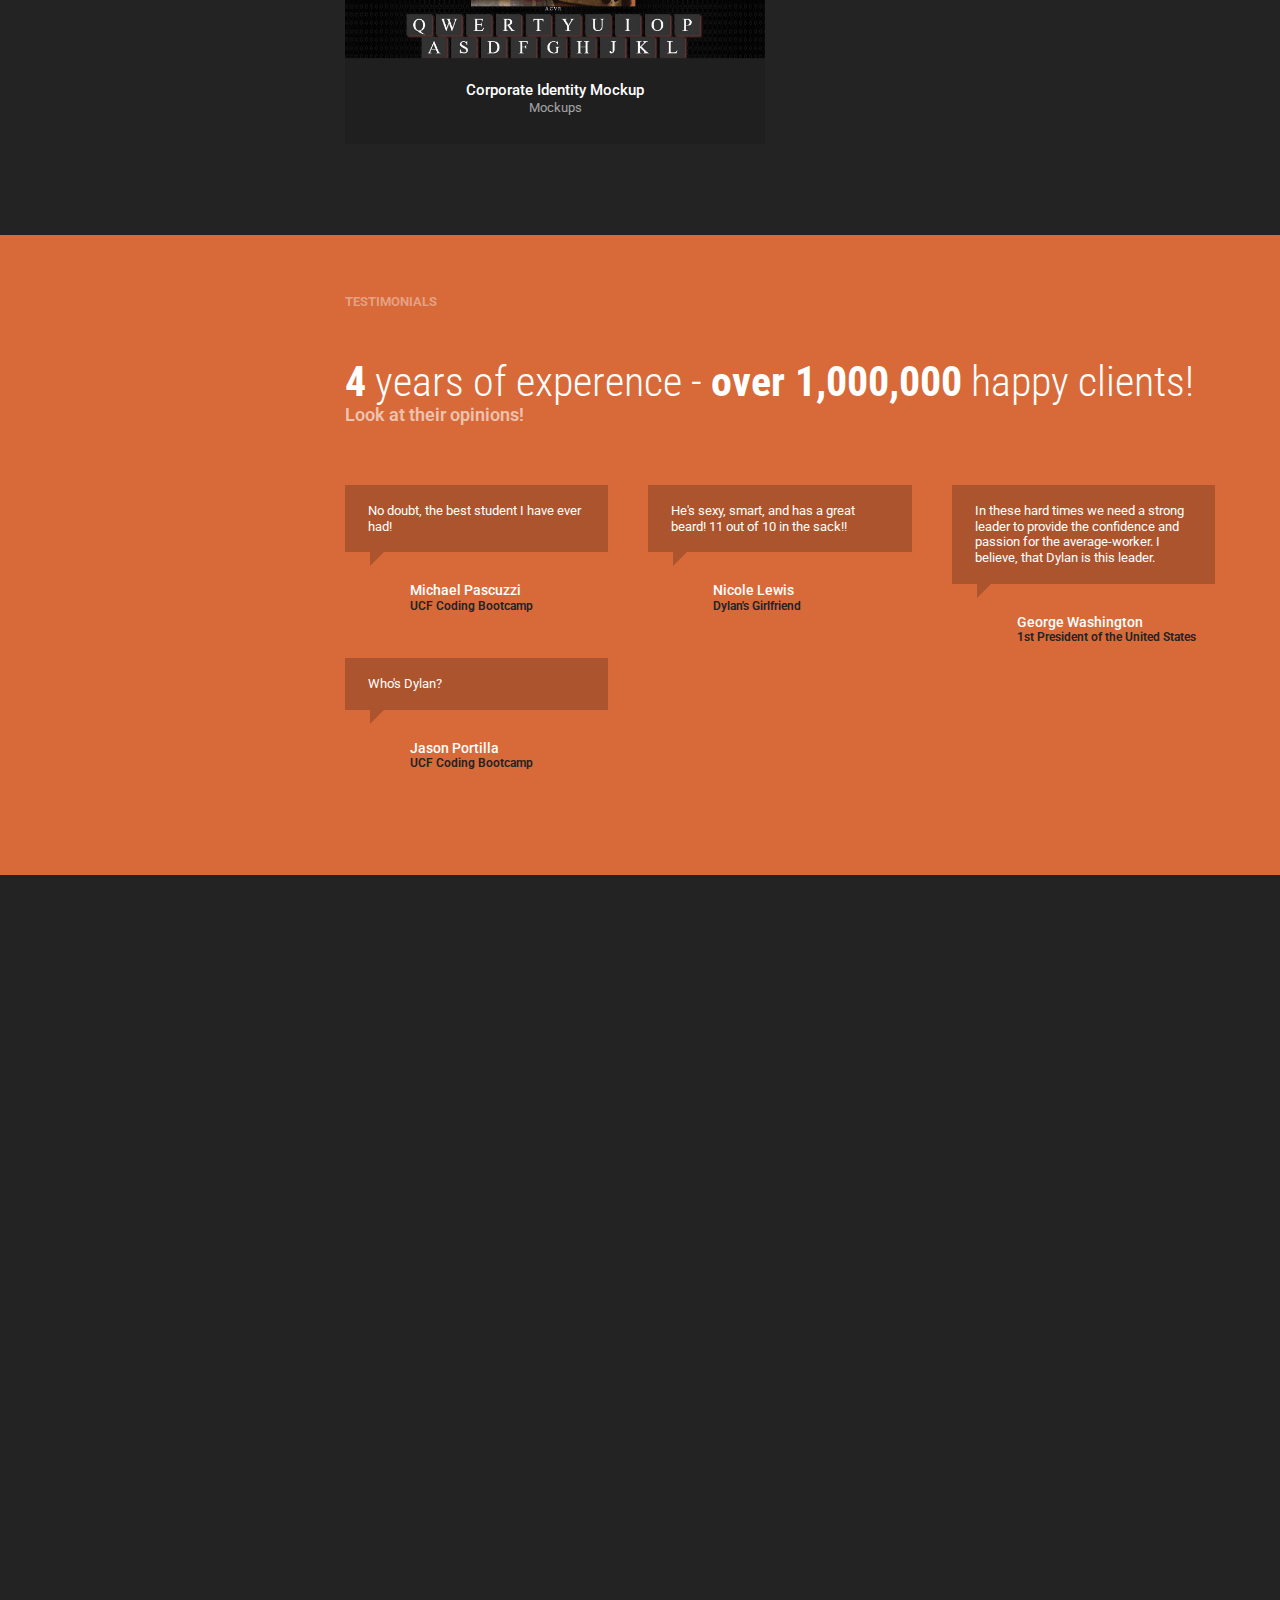
==== commit d68c6a2f: "Finished" ====
--- a/index-trainer-vertical.html
+++ b/index-trainer-vertical.html
@@ -90,7 +90,7 @@
             <h1 class="text-lg margin-b-0">Hi! I’m <strong>Dylan Davis</strong></h1>
             <h5 class="text-tertiary margin-b-40">full-stack web developer</h5>
             <span data-target="local-scroll"><a href="#resume" class="btn btn-lg btn-primary"><span>Go to my resume!</span><i class="ti-arrow-down"></i></a></span>
-            <a href="#" class="btn btn-link"><span>Download my resume!!</span><i class="ti-file"></i></a>
+            <a target="_blank" href="assets/img/photos/Resume1.png" class="btn btn-link" download="Resume"><span>Download my resume!!</span><i class="ti-file"></i></a>
         </div>
         
     </section>
@@ -111,9 +111,10 @@
                     <div class="resume-box">
                         <span class="icon animated" data-animation="fadeInDown"><i class="ti-comment-alt text-tertiary"></i></span>
                         <h4><strong>About</strong> Me</h4>
-                        <p class="lead">Sed porttitor nulla eget enim gravida blandit. Integer risus nunc, molestie a nibh in, interdum fringilla urna.</p>
-                        <p>Sed lacinia, nibh sit amet auctor vestibulum, enim risus condimentum erat, quis vestibulum mi ligula a nulla. Nulla vitae pharetra tellus. 
-                        Aenean ac tincidunt augue, volutpat ullamcorper elit.</p>   
+                        <p class="lead">Early on, I realized my passion is creation.  I've progressed through various stages of creativity, from designing video-game levels, 
+                            to creating music and becoming a composer, and finally to developing and programming.  I use this passion to develope interesting, well designed, functional pieces of code 
+                            that compose quality products.
+                        </p>   
                     </div>
 
                     <!-- Resume Box / Skills -->
@@ -127,7 +128,7 @@
                                     <span></span>
                                 </div>
                             </div>
-                            <strong>HTML5</strong>
+                            <strong>Employee Management</strong>
                         </div>
                         <!-- Skill -->
                         <div class="skill">
@@ -136,7 +137,7 @@
                                     <span></span>
                                 </div>
                             </div>
-                            <strong>CSS3</strong>
+                            <strong>Hard-Edge Work Ethic</strong>
                         </div>
                         <!-- Skill -->
                         <div class="skill">
@@ -145,16 +146,16 @@
                                     <span></span>
                                 </div>
                             </div>
-                            <strong>JavaScript / jQuery</strong>
-                        </div>
-                        <!-- Skill -->
-                        <div class="skill">
-                            <div class="progress progress-animated">
-                                <div class="progress-bar progress-bar-primary" role="progressbar" aria-valuenow="10" aria-valuemin="0" aria-valuemax="100">
-                                    <span></span>
-                                </div>
-                            </div>
-                            <strong>Node JS</strong>
+                            <strong>Artistic Creativity</strong>
+                        </div>
+                        <!-- Skill -->
+                        <div class="skill">
+                            <div class="progress progress-animated">
+                                <div class="progress-bar progress-bar-primary" role="progressbar" aria-valuenow="60" aria-valuemin="0" aria-valuemax="100">
+                                    <span></span>
+                                </div>
+                            </div>
+                            <strong>Proper Design & Themes</strong>
                         </div>
                     </div>
                     <!-- Resume Box / Hobbies -->
@@ -271,6 +272,15 @@
                             </div>
                             <strong>ExpressJS</strong>
                         </div>
+                        <!-- Skill -->
+                        <div class="skill">
+                            <div class="progress progress-animated">
+                                <div class="progress-bar progress-bar-primary" role="progressbar" aria-valuenow="30" aria-valuemin="0" aria-valuemax="100">
+                                    <span></span>
+                                </div>
+                            </div>
+                            <strong>C#</strong>
+                        </div>
                     </div>
                     <!-- Resume Box / Specilities -->
                     <div class="resume-box">
@@ -391,19 +401,19 @@
                             <a href="projects/project-example-trainer.html" data-target="ajax-modal"><img src="assets/img/photos/band-aid.jpg" alt="" /></a>
                             <div class="item-hover bg-dark dark">
                                 <div class="item-hover-content">
-                                    <a href="projects/project-example-trainer.html" data-target="ajax-modal" class="icon icon-sm icon-hover icon-circle icon-primary"><i class="fa fa-link"></i></a>
-                                    <a href="#" class="icon icon-sm icon-circle icon-tertiary icon-hover"><i class="fa fa-play"></i></a>
+                                    <a target="_blank" href="https://github.com/connor-durham/ChrisConnorLLoydDylan" class="icon icon-sm icon-hover icon-circle icon-primary"><i class="fa fa-link"></i></a>
+                                    <a target="_blank" href="https://connor-durham.github.io/ChrisConnorLLoydDylan/" class="icon icon-sm icon-circle icon-tertiary icon-hover"><i class="fa fa-play"></i></a>
                                 </div>
                             </div>
                         </div>
                         <div class="item-title">
-                            <a href="projects/project-example-trainer.html" class="title">Band-Aide</a>
+                            <a target="_blank" href="https://connor-durham.github.io/ChrisConnorLLoydDylan/" class="title">Band-Aide</a>
                             <span class="caption text-muted">Project 1</span>
                         </div>
                     </div>
                 </div>
                 <!-- Masonry Element -->
-                <div class="development masonry-item margin-b-30 col-lg-3 col-sm-6 col-xs-12">
+                <!-- <div class="development masonry-item margin-b-30 col-lg-3 col-sm-6 col-xs-12">
                     <div class="gallery-item">
                         <div class="item-photo">
                             <a href="projects/project-example-trainer.html" data-target="ajax-modal"><img src="assets/img/projects/project-square02.jpg" alt="" /></a>
@@ -419,27 +429,27 @@
                             <span class="caption text-muted">Mockups</span>
                         </div>
                     </div>
-                </div>
+                </div> -->
                 <!-- Masonry Element -->
                 <div class="graphic masonry-item margin-b-30 col-lg-3 col-sm-6 col-xs-12">
                     <div class="gallery-item">
                         <div class="item-photo">
-                            <a href="projects/project-example-trainer.html" data-target="ajax-modal"><img src="assets/img/photos/train.jpg" alt="" /></a>
+                            <a href="https://dylandavispc.github.io/trainhw/" data-target="ajax-modal"><img src="assets/img/photos/train.jpg" alt="" /></a>
                             <div class="item-hover bg-dark dark">
                                 <div class="item-hover-content">
-                                    <a href="projects/project-example-trainer.html" data-target="ajax-modal" class="icon icon-sm icon-hover icon-circle icon-primary"><i class="fa fa-link"></i></a>
-                                    <a href="#" class="icon icon-sm icon-circle icon-tertiary icon-hover"><i class="fa fa-play"></i></a>
+                                    <a target="_blank" href="https://github.com/dylandavispc/trainhw" class="icon icon-sm icon-hover icon-circle icon-primary"><i class="fa fa-link"></i></a>
+                                    <a target="_blank" href="https://dylandavispc.github.io/trainhw/" class="icon icon-sm icon-circle icon-tertiary icon-hover"><i class="fa fa-play"></i></a>
                                 </div>
                             </div>
                         </div>
                         <div class="item-title">
-                            <a href="projects/project-example-trainer.html" class="title">Corporate Identity Mockup</a>
+                            <a target="_blank" href="https://dylandavispc.github.io/trainhw/" class="title">Corporate Identity Mockup</a>
                             <span class="caption text-muted">Mockups</span>
                         </div>
                     </div>
                 </div>
                 <!-- Masonry Element -->
-                <div class="webdesign masonry-item margin-b-30 col-lg-3 col-sm-6 col-xs-12">
+                <!-- <div class="webdesign masonry-item margin-b-30 col-lg-3 col-sm-6 col-xs-12">
                     <div class="gallery-item">
                         <div class="item-photo">
                             <a href="projects/project-example-trainer.html" data-target="ajax-modal"><img src="assets/img/projects/project-vertical02.jpg" alt="" /></a>
@@ -455,27 +465,27 @@
                             <span class="caption text-muted">Mockups</span>
                         </div>
                     </div>
-                </div>
+                </div> -->
                 <!-- Masonry Element -->
                 <div class="development masonry-item margin-b-30 col-lg-6 col-sm-12 col-xs-12">
                     <div class="gallery-item">
                         <div class="item-photo">
-                            <a href="projects/project-example-trainer.html" data-target="ajax-modal"><img src="assets/img/photos/wordguess.jpg" alt="" /></a>
+                            <a href="https://dylandavispc.github.io/word-guess-game/" data-target="ajax-modal"><img src="assets/img/photos/wordguess.jpg" alt="" /></a>
                             <div class="item-hover bg-dark dark">
                                 <div class="item-hover-content">
-                                    <a href="projects/project-example-trainer.html" data-target="ajax-modal" class="icon icon-sm icon-hover icon-circle icon-primary"><i class="fa fa-link"></i></a>
-                                    <a href="#" class="icon icon-sm icon-circle icon-tertiary icon-hover"><i class="fa fa-play"></i></a>
+                                    <a target="_blank" href="https://github.com/dylandavispc/word-guess-game"  class="icon icon-sm icon-hover icon-circle icon-primary"><i class="fa fa-link"></i></a>
+                                    <a target="_blank" href="https://dylandavispc.github.io/word-guess-game/" class="icon icon-sm icon-circle icon-tertiary icon-hover"><i class="fa fa-play"></i></a>
                                 </div>
                             </div>
                         </div>
                         <div class="item-title">
-                            <a href="projects/project-example-trainer.html" class="title">Corporate Identity Mockup</a>
+                            <a target="_blank" href="https://dylandavispc.github.io/word-guess-game/" class="title">Corporate Identity Mockup</a>
                             <span class="caption text-muted">Mockups</span>
                         </div>
                     </div>
                 </div>
                 <!-- Masonry Element -->
-                <div class="graphic masonry-item margin-b-30 col-lg-3 col-sm-6 col-xs-12">
+                <!-- <div class="graphic masonry-item margin-b-30 col-lg-3 col-sm-6 col-xs-12">
                     <div class="gallery-item">
                         <div class="item-photo">
                             <a href="projects/project-example-trainer.html" data-target="ajax-modal"><img src="assets/img/projects/project-square03.jpg" alt="" /></a>
@@ -491,7 +501,7 @@
                             <span class="caption text-muted">Mockups</span>
                         </div>
                     </div>
-                </div>
+                </div> -->
             </div>    
 
         </div>
@@ -510,7 +520,7 @@
 
             <h6 class="margin-b-50">Testimonials</h6>
 
-            <h1 class="margin-b-0"><strong>4</strong> years of experence - <strong>over 1k</strong> happy clients!</h1>
+            <h1 class="margin-b-0"><strong>4</strong> years of experence - <strong>over 1,000,000</strong> happy clients!</h1>
             <h5 class="text-muted margin-b-60">Look at their opinions!</h5>
             
             <div class="row padding-lg">
@@ -519,26 +529,26 @@
                     <!-- Testimonial -->
                     <div class="testimonial testimonial-dark">
                       <div class="testimonial-content font-alt">
-                          Non odio maximus, eget ultrices mauris rutrum. Phasellus non diam in neque interdum gravida. 
+                          No doubt, the best student I have ever had!
                       </div>
                       <div class="testimonial-author testimonial-with-photo">
                           <div class="testimonial-photo animated" data-animation="zoomIn"><img class="img-circle" src="assets/img/photos/testimonial-avatar01.jpg" alt="" /></div>
                           <div class="testimonial-author-txt">
-                              <span class="name">Mark Wagner</span>
-                              <span class="caption text-secondary">Google Inc.</span>
+                              <span class="name">Michael Pascuzzi</span>
+                              <span class="caption text-secondary">UCF Coding Bootcamp</span>
                           </div>
                       </div>
                     </div>
                     <!-- Testimonial -->
                     <div class="testimonial testimonial-dark">
                       <div class="testimonial-content font-alt">
-                          Sed lacinia, nibh sit amet auctor vestibulum, enim risus condimentum erat, quis vestibulum mi ligula a nulla. Nulla vitae pharetra tellus. 
+                          Who's Dylan?
                       </div>
                       <div class="testimonial-author testimonial-with-photo">
                           <div class="testimonial-photo animated" data-animation="zoomIn"><img class="img-circle" src="assets/img/photos/testimonial-avatar02.jpg" alt="" /></div>
                           <div class="testimonial-author-txt">
-                              <span class="name">Mark Wagner</span>
-                              <span class="caption text-secondary">Google Inc.</span>
+                              <span class="name">Jason Portilla</span>
+                              <span class="caption text-secondary">UCF Coding Bootcamp</span>
                           </div>
                       </div>
                     </div>
@@ -547,14 +557,13 @@
                     <!-- Testimonial -->
                     <div class="testimonial testimonial-dark">
                       <div class="testimonial-content font-alt">
-                          Sed lacinia, nibh sit amet auctor vestibulum, enim risus condimentum erat, quis vestibulum mi ligula a nulla. Nulla vitae pharetra tellus.<br><br>
-                          Aenean ac tincidunt augue, volutpat ullamcorper elit.
+                          He's sexy, smart, and has a great beard!  11 out of 10 in the sack!!
                       </div>
                       <div class="testimonial-author testimonial-with-photo">
                           <div class="testimonial-photo animated" data-animation="zoomIn"><img class="img-circle" src="assets/img/photos/testimonial-avatar03.jpg" alt="" /></div>
                           <div class="testimonial-author-txt">
-                              <span class="name">Mark Wagner</span>
-                              <span class="caption text-secondary">Google Inc.</span>
+                              <span class="name">Nicole Lewis</span>
+                              <span class="caption text-secondary">Dylan's Girlfriend</span>
                           </div>
                       </div>
                     </div>
@@ -563,13 +572,13 @@
                     <!-- Testimonial -->
                     <div class="testimonial testimonial-dark">
                       <div class="testimonial-content font-alt">
-                          Neque porro quisquam est, qui dolorem ipsum quia dolor sit amet, consectetur, adipisci velit.
+                          In these hard times we need a strong leader to provide the confidence and passion for the average-worker.  I believe, that Dylan is this leader.
                       </div>
                       <div class="testimonial-author testimonial-with-photo">
                           <div class="testimonial-photo animated" data-animation="zoomIn"><img class="img-circle" src="assets/img/photos/testimonial-avatar04.jpg" alt="" /></div>
                           <div class="testimonial-author-txt">
-                              <span class="name">Mark Wagner</span>
-                              <span class="caption text-secondary">Google Inc.</span>
+                              <span class="name">George Washington</span>
+                              <span class="caption text-secondary">1st President of the United States</span>
                           </div>
                       </div>
                     </div>
@@ -583,18 +592,18 @@
     <!-- Section - Testimonials / End -->
 
     <!-- Section - Latest Posts -->
-    <section id="posts" class="section bg-secondary dark padding-v-60">
+    <!-- <section id="posts" class="section bg-secondary dark padding-v-60"> -->
 
         <!-- Content -->
-        <div class="container container-wide">
+        <!-- <div class="container container-wide">
 
             <h6 class="margin-b-50">Latest Posts</h6>
             
-            <div class="row masonry">
+            <div class="row masonry"> -->
                 <!-- Masonry Sizer -->
-                <div class="masonry-sizer col-lg-4 col-sm-6 col-xs-12"></div>    
+                <!-- <div class="masonry-sizer col-lg-4 col-sm-6 col-xs-12"></div>     -->
                 <!-- Masonry Element / Post -->
-                <article class="post post-item masonry-item col-lg-4 col-sm-6 col-xs-12">
+                <!-- <article class="post post-item masonry-item col-lg-4 col-sm-6 col-xs-12">
                     <div class="post-photo">
                         <img src="assets/img/photos/post01.jpg" alt="...">
                     </div>
@@ -610,9 +619,9 @@
                         <p>Per ea tibique fabellas electram. Ea aliquam corpora vis. Ne quot civibus atomorum quo. </p>
                         <a href="blog-post-vertical.html" class="btn btn-primary btn-xs"><span>Read more</span><i class="ti-arrow-right"></i></a>
                     </div>
-                </article>
+                </article> -->
                 <!-- Masonry Element / Post -->
-                <article class="post post-item masonry-item col-lg-4 col-sm-6 col-xs-12">
+                <!-- <article class="post post-item masonry-item col-lg-4 col-sm-6 col-xs-12">
                     <div class="post-content animated" data-animation="fadeInUp">
                         <div class="meta">
                             <span><i class="fa fa-comment"></i><a href="#">4</a></span>
@@ -625,9 +634,9 @@
                         <p>Per ea tibique fabellas electram. Ea aliquam corpora vis. Ne quot civibus atomorum quo. </p>
                         <a href="blog-post-vertical.html" class="btn btn-primary btn-xs"><span>Read more</span><i class="ti-arrow-right"></i></a>
                     </div>
-                </article>
+                </article> -->
                 <!-- Masonry Element / Post -->
-                <article class="post post-item masonry-item col-lg-4 col-sm-6 col-xs-12">
+                <!-- <article class="post post-item masonry-item col-lg-4 col-sm-6 col-xs-12">
                     <div class="post-photo">
                         <img src="assets/img/photos/post02.jpg" alt="...">
                     </div>
@@ -643,9 +652,9 @@
                         <p>Per ea tibique fabellas electram. Ea aliquam corpora vis. Ne quot civibus atomorum quo. </p>
                         <a href="blog-post-vertical.html" class="btn btn-primary btn-xs"><span>Read more</span><i class="ti-arrow-right"></i></a>
                     </div>
-                </article>
+                </article> -->
                 <!-- Masonry Element / Post -->
-                <article class="post post-item masonry-item col-lg-4 col-sm-6 col-xs-12">
+                <!-- <article class="post post-item masonry-item col-lg-4 col-sm-6 col-xs-12">
                     <div class="post-photo">
                         <img src="assets/img/photos/post03.jpg" alt="...">
                     </div>
@@ -666,7 +675,7 @@
 
         </div>
         
-    </section>
+    </section> -->
     <!-- Section - Latest Posts / End -->
 
     <!-- Section - Contact -->
@@ -680,9 +689,9 @@
             <h1>Don’t hesitate to <strong>contact me</strong>!</h1>
             <!-- Contact List -->
             <ul class="list-unstyled list-unstyled-icons">
-                <li><i class="inline-icon icon-before-and-after text-primary fa fa-map-marker"></i>1111-A Nowhere Lane,<br />Outta Sight,<br />State 90378, USA</li>
-                <li><i class="inline-icon icon-before-and-after text-primary fa fa-comment"></i><a href="#">johnathandoe@suelo.pl</a></li>
-                <li><i class="inline-icon icon-before-and-after text-primary fa fa-phone"></i>+0(31)6 89764536</li>
+                <li><i class="inline-icon icon-before-and-after text-primary fa fa-map-marker"></i>204 Cambridge blvd.<br />Port Orange,<br />FL 32127, USA</li>
+                <li><i class="inline-icon icon-before-and-after text-primary fa fa-comment"></i><a href="#">dylandavispc@gmail.com</a></li>
+                <li><i class="inline-icon icon-before-and-after text-primary fa fa-phone"></i>(386) 451-8903</li>
             </ul>
             <a href="#" class="btn btn-primary" data-target="messenger"><span>Use Contact Form</span><i class="ti-email"></i></a>
             <h5 class="margin-t-60">Check my social media!</h5>
@@ -691,9 +700,6 @@
                 <li><a href="https://www.linkedin.com/in/dylan-davis-137534184/" target="_blank" class="icon icon-xs"><i class="fa fa-linkedin text-muted"></i></a></li>
                 <li><a target="_blank" href="https://github.com/dylandavispc" class="icon icon-xs"><i class="fa fa-github text-muted"></i></a></li>
             </ul>
-            <h5>Like me on Facebook</h5>
-            <!-- FB Like -->
-            <div class="fb-like" data-href="http://www.facebook.com/suelopl" data-layout="button_count" data-action="like" data-show-faces="false" data-share="false"></div>
         </div>
 
     </section>
@@ -710,7 +716,7 @@
             <!-- Close -->
             <a href="#" class="messenger-close icon icon-hover icon-xs icon-circle icon-white" data-target="messenger"><i class="fa fa-times"></i></a>
             <!-- Avatar -->
-            <img src="assets/img/photos/trainer-avatar-96x96.jpg" alt="..." class="img-circle margin-b-30">
+            <img src="assets/img/photos/imgProfile.jpg" id="avatarImg" alt="..." class="img-circle margin-b-30">
             <h3>Please fill the <strong>form</strong> - I will response as fast as I can!</h3>
             <!-- Contact Form -->
             <form id="contact-form">
--- a/assets/css/custom.css
+++ b/assets/css/custom.css
@@ -1,3 +1,6 @@
 #header {
     box-shadow: 5px 10px;
+}
+#avatarImg {
+    width: 80px;
 }